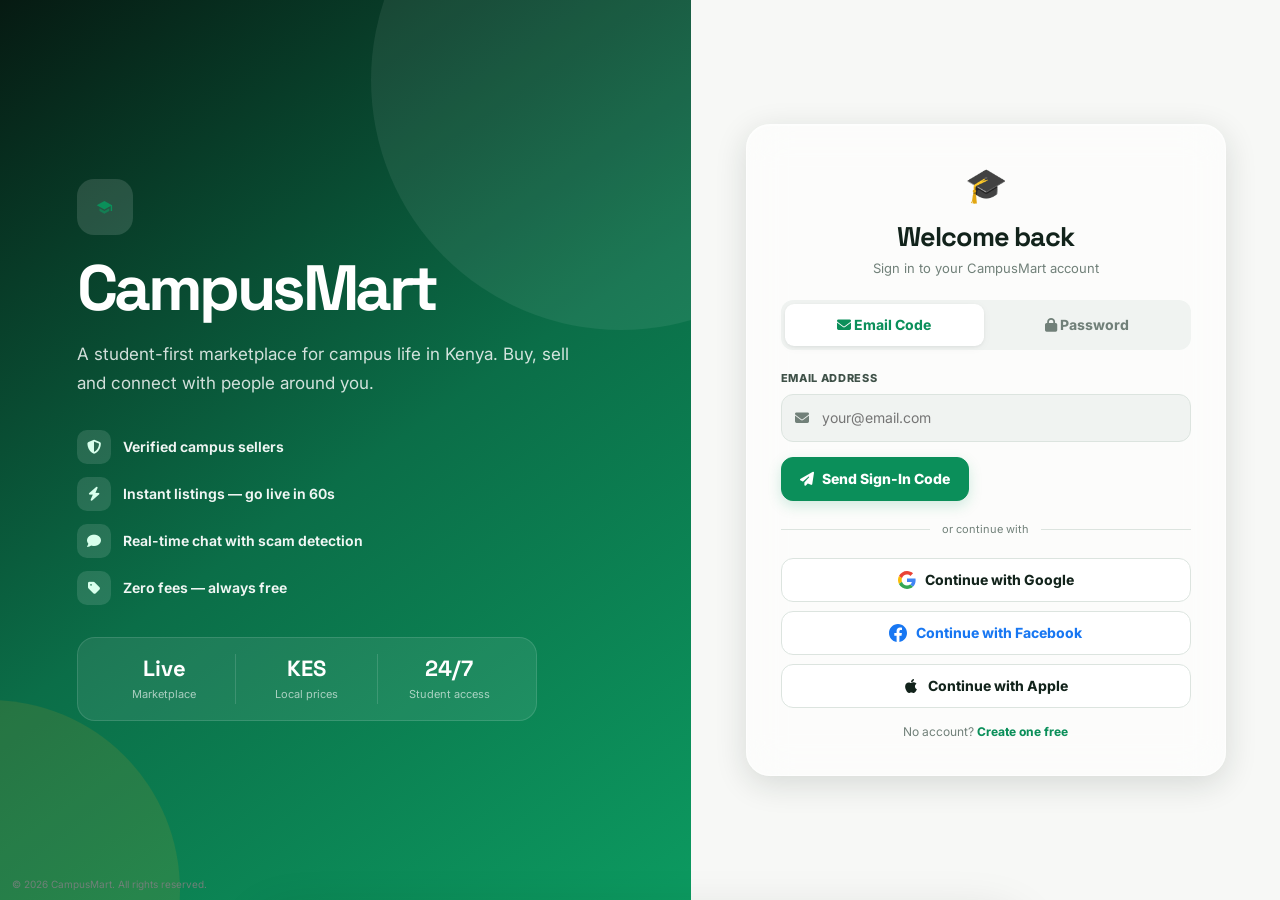
==== CAMPUSMART/index.html @ 434d13e3 "Add files via upload" ====
<!DOCTYPE html>
<html lang="en" data-theme="light">
<head>
  <meta charset="UTF-8"/>
  <meta name="viewport" content="width=device-width,initial-scale=1,viewport-fit=cover"/>
  <meta http-equiv="X-Content-Type-Options" content="nosniff"/>
  <meta http-equiv="X-Frame-Options" content="DENY"/>
  <meta http-equiv="Referrer-Policy" content="strict-origin-when-cross-origin"/>
  <meta name="description" content="CampusMart — The premium campus marketplace. Buy and sell textbooks, electronics, clothes and more with fellow students."/>
  <meta name="theme-color" content="#0b8f5a"/>
  <link rel="manifest" href="manifest.json"/>
  <meta name="apple-mobile-web-app-capable" content="yes"/>
  <meta name="apple-mobile-web-app-status-bar-style" content="black-translucent"/>
  <meta name="apple-mobile-web-app-title" content="CampusMart"/>
  <title>CampusMart — Campus Marketplace</title>
  <link rel="icon" type="image/png" href="icon.png"/>
  <link rel="apple-touch-icon" href="icon.png"/>
  <link rel="preconnect" href="https://fonts.googleapis.com"/>
  <link rel="preconnect" href="https://fonts.gstatic.com" crossorigin/>
  <link href="https://fonts.googleapis.com/css2?family=Inter:wght@300;400;500;600;700;800;900&family=Space+Grotesk:wght@400;500;600;700;800&display=swap" rel="stylesheet"/>
  <link rel="stylesheet" href="https://cdnjs.cloudflare.com/ajax/libs/font-awesome/6.4.2/css/all.min.css"/>
  <script src="https://cdn.socket.io/4.7.2/socket.io.min.js"></script>
  <link rel="stylesheet" href="css/style.css?v=20260812"/>
</head>
<body>

<a href="#main-wrap" class="skip-link">Skip to content</a>

<!-- Fixed glassmorphism gradient background -->
<div class="bg-blobs">
  <div class="blob blob1"></div>
  <div class="blob blob2"></div>
  <div class="blob blob3"></div>
</div>


<!-- ══ LOADER ══ -->
<div id="app-loader">
  <div class="loader-inner">
    <div class="loader-logo">🎓</div>
    <div class="loader-brand">CampusMart</div>
    <div class="loader-bar"><div class="loader-bar-fill"></div></div>
  </div>
</div>

<!-- ══ TOASTS ══ -->
<div id="toast-container" role="status" aria-live="polite" aria-atomic="false"></div>

<!-- ══ ONBOARDING ══ -->
<div class="overlay-backdrop hidden" id="onboarding-overlay">
  <div class="onboarding-card glass-card">
    <div class="onboarding-emoji">🎓</div>
    <h2>Welcome to CampusMart!</h2>
    <p>Your campus marketplace — buy, sell &amp; connect with fellow students safely.</p>
    <div class="onboarding-steps">
      <div class="ob-step"><span class="ob-icon">🛒</span><div><strong>Browse &amp; Buy</strong><span>Find great deals from students near you</span></div></div>
      <div class="ob-step"><span class="ob-icon">💰</span><div><strong>Sell Anything</strong><span>Post a listing in under 60 seconds</span></div></div>
      <div class="ob-step"><span class="ob-icon">🛡️</span><div><strong>Stay Safe</strong><span>Always meet at Campus Safe Zones</span></div></div>
    </div>
    <button class="btn-primary" onclick="dismissOnboarding()">Get Started 🚀</button>
  </div>
</div>

<!-- ══════════════════════════════════
     AUTH PAGE
══════════════════════════════════ -->
<div id="login-page" class="page active">
  <div class="auth-layout">
    <!-- Left panel (desktop only) -->
    <div class="auth-left">
      <div class="auth-left-content">
        <div class="auth-brand-logo"><svg class="brand-svg" viewBox="0 0 24 24" fill="none" xmlns="http://www.w3.org/2000/svg" aria-hidden="true" style="width:1.2em;height:1.2em;vertical-align:middle;color:var(--brand)"><path d="M12 3L1 9l11 6 9-4.91V17h2V9L12 3z" fill="currentColor"/><path d="M5 13.18v4L12 21l7-3.82v-4L12 17l-7-3.82z" fill="currentColor" opacity="0.7"/></svg></div>
        <h1>CampusMart</h1>
        <p>A student-first marketplace for campus life in Kenya. Buy, sell and connect with people around you.</p>
        <div class="auth-features">
          <div class="af-item"><i class="fa fa-shield-alt"></i><span>Verified campus sellers</span></div>
          <div class="af-item"><i class="fa fa-bolt"></i><span>Instant listings — go live in 60s</span></div>
          <div class="af-item"><i class="fa fa-comment"></i><span>Real-time chat with scam detection</span></div>
          <div class="af-item"><i class="fa fa-tag"></i><span>Zero fees — always free</span></div>
        </div>
        <div class="auth-stats">
          <div class="as-item"><strong id="auth-stat-listings">Live</strong><span>Marketplace</span></div>
          <div class="as-divider"></div>
          <div class="as-item"><strong>KES</strong><span>Local prices</span></div>
          <div class="as-divider"></div>
          <div class="as-item"><strong>24/7</strong><span>Student access</span></div>
        </div>
      </div>
    </div>
    <!-- Right panel — forms -->
    <div class="auth-right">
      <div class="auth-card glass-card">
        <!-- Sign In -->
        <div class="auth-panel" id="signin-panel">
          <div class="auth-header">
            <div class="auth-header-logo">🎓</div>
            <h2>Welcome back</h2>
            <p>Sign in to your CampusMart account</p>
          </div>
          <div class="auth-tabs">
            <button class="auth-tab active" id="tab-email-otp" onclick="switchAuthTab('email-otp')"><i class="fa fa-envelope"></i> Email Code</button>
            <button class="auth-tab" id="tab-password" onclick="switchAuthTab('password')"><i class="fa fa-lock"></i> Password</button>
          </div>
          <!-- Email OTP tab -->
          <div id="auth-tab-email-otp">
            <div class="field-group">
              <label>Email Address</label>
              <div class="input-wrap"><i class="fa fa-envelope"></i><input type="email" id="otp-login-email" placeholder="your@email.com" autocomplete="email" onkeydown="if(event.key==='Enter')doSendLoginOTP()"/></div>
            </div>
            <button class="btn-primary" id="send-otp-btn" onclick="doSendLoginOTP()"><i class="fa fa-paper-plane"></i> Send Sign-In Code</button>
            <div id="otp-verify-step" style="display:none">
              <div class="otp-sent-notice"><i class="fa fa-envelope-open-text"></i> Code sent! Check your inbox.</div>
              <div id="otp-name-field" style="display:none">
                <div class="field-group">
                  <label>Full Name</label>
                  <div class="input-wrap"><i class="fa fa-user"></i><input type="text" id="otp-name" placeholder="Your full name"/></div>
                </div>
              </div>
              <div class="field-group">
                <label>6-Digit Code</label>
                <div class="input-wrap otp-wrap"><input type="text" id="otp-code-input" placeholder="000000" maxlength="6" inputmode="numeric" pattern="[0-9]*" autocomplete="one-time-code" oninput="formatOTPInput(this)" onkeydown="if(event.key==='Enter')doVerifyLoginOTP()"/></div>
              </div>
              <label class="checkbox-label" id="otp-newsletter-label">
                <input type="checkbox" id="otp-subscribe" checked/><span>Subscribe to campus deals &amp; updates 📬</span>
              </label>
              <button class="btn-primary" id="verify-otp-btn" onclick="doVerifyLoginOTP()"><i class="fa fa-check-circle"></i> Verify &amp; Sign In</button>
              <p class="auth-link"><span onclick="resetOTPFlow()">← Different email</span> · <span onclick="doSendLoginOTP()">Resend code</span></p>
            </div>
          </div>
          <!-- Password tab -->
          <div id="auth-tab-password" style="display:none">
            <div class="field-group">
              <label>Email</label>
              <div class="input-wrap"><i class="fa fa-envelope"></i><input type="email" id="login-email" placeholder="your@email.com" autocomplete="email"/></div>
            </div>
            <div class="field-group">
              <label>Password</label>
              <div class="input-wrap"><i class="fa fa-lock"></i><input type="password" id="login-pass" placeholder="Your password" onkeydown="if(event.key==='Enter')doLogin()"/><button type="button" class="eye-btn" onclick="togglePass('login-pass',this)" aria-label="Show password"><i class="fa fa-eye"></i></button></div>
            </div>
            <button class="btn-primary" id="login-btn" onclick="doLogin()"><i class="fa fa-sign-in-alt"></i> Sign In</button>
            <p class="auth-link center"><span onclick="switchAuth('forgot')">Forgot password?</span></p>
          </div>
          <div class="divider"><span>or continue with</span></div>
          <button class="btn-google" onclick="doGoogleAuth()">
            <svg width="18" height="18" viewBox="0 0 48 48"><path fill="#EA4335" d="M24 9.5c3.54 0 6.71 1.22 9.21 3.6l6.85-6.85C35.9 2.38 30.47 0 24 0 14.62 0 6.51 5.38 2.56 13.22l7.98 6.19C12.43 13.72 17.74 9.5 24 9.5z"/><path fill="#4285F4" d="M46.98 24.55c0-1.57-.15-3.09-.38-4.55H24v9.02h12.94c-.58 2.96-2.26 5.48-4.78 7.18l7.73 6c4.51-4.18 7.09-10.36 7.09-17.65z"/><path fill="#FBBC05" d="M10.53 28.59c-.48-1.45-.76-2.99-.76-4.59s.27-3.14.76-4.59l-7.98-6.19C.92 16.46 0 20.12 0 24c0 3.88.92 7.54 2.56 10.78l7.97-6.19z"/><path fill="#34A853" d="M24 48c6.48 0 11.93-2.13 15.89-5.81l-7.73-6c-2.18 1.48-4.97 2.31-8.16 2.31-6.26 0-11.57-4.22-13.47-9.91l-7.98 6.19C6.51 42.62 14.62 48 24 48z"/></svg>
            Continue with Google
          </button>
          <button class="btn-social btn-facebook" onclick="doFacebookAuth()">
            <svg width="18" height="18" viewBox="0 0 24 24"><path fill="#1877F2" d="M24 12.07C24 5.4 18.63 0 12 0S0 5.4 0 12.07C0 18.1 4.39 23.1 10.13 24v-8.44H7.08v-3.49h3.05V9.41c0-3.02 1.79-4.69 4.53-4.69 1.31 0 2.68.24 2.68.24v2.95h-1.5c-1.5 0-1.96.93-1.96 1.89v2.27h3.32l-.53 3.49h-2.79V24C19.61 23.1 24 18.1 24 12.07z"/></svg>
            Continue with Facebook
          </button>
          <button class="btn-social btn-apple" onclick="doAppleAuth()">
            <svg width="16" height="16" viewBox="0 0 384 512" fill="currentColor"><path d="M318.7 268.7c-.2-36.7 16.4-64.4 50-84.8-18.8-26.9-47.2-41.7-84.7-44.6-35.5-2.8-74.3 20.7-88.5 20.7-15 0-49.4-19.7-76.4-19.7C63.3 141.2 4 184.8 4 273.5q0 39.3 14.4 81.2c12.8 36.7 59 126.7 107.2 125.2 25.2-.6 43-17.9 75.8-17.9 31.8 0 48.3 17.9 76.4 17.9 48.6-.7 90.4-82.5 102.6-119.3-65.2-30.7-61.7-90-61.7-91.9zm-56.6-164.2c27.3-32.4 24.8-61.9 24-72.5-24.1 1.4-52 16.4-67.9 35-17.5 19.8-27.8 44.3-25.6 71.9 26-2 49.9-15.2 69.5-34.4z"/></svg>
            Continue with Apple
          </button>
          <p class="auth-link center">No account? <span onclick="switchAuth('signup')">Create one free</span></p>
        </div>

        <!-- Sign Up -->
        <div class="auth-panel hidden" id="signup-panel">
          <div class="auth-header">
            <div class="auth-header-logo">🚀</div>
            <h2>Join CampusMart</h2>
            <p>Create your free account in seconds</p>
          </div>
          <div class="field-group">
            <label>Full Name</label>
            <div class="input-wrap"><i class="fa fa-user"></i><input type="text" id="reg-name" placeholder="Your full name"/></div>
          </div>
          <div class="field-group">
            <label>Email</label>
            <div class="input-wrap"><i class="fa fa-envelope"></i><input type="email" id="reg-email" placeholder="your@email.com" autocomplete="email"/></div>
          </div>
          <div class="field-group">
            <label>WhatsApp Number</label>
            <div class="input-wrap"><i class="fa fa-phone"></i><input type="tel" id="reg-phone" placeholder="+254 7xx xxx xxx" inputmode="tel" autocomplete="tel"/></div>
          </div>
          <div class="field-group">
            <label>Password</label>
            <div class="input-wrap"><i class="fa fa-lock"></i><input type="password" id="reg-pass" placeholder="Min 8 chars, 1 uppercase, 1 number" oninput="updatePasswordStrength(this.value)"/><button type="button" class="eye-btn" onclick="togglePass('reg-pass',this)" aria-label="Show password"><i class="fa fa-eye"></i></button></div>
            <div class="pw-strength-bar"><div class="pw-strength-fill" id="pw-strength-fill"></div></div>
            <div class="pw-strength-label" id="pw-strength-label"></div>
          </div>
          <button class="btn-primary" id="register-btn" onclick="doRegister()"><i class="fa fa-user-plus"></i> Create Account</button>
          <div class="divider"><span>or</span></div>
          <button class="btn-google" onclick="doGoogleAuth()">
            <svg width="18" height="18" viewBox="0 0 48 48"><path fill="#EA4335" d="M24 9.5c3.54 0 6.71 1.22 9.21 3.6l6.85-6.85C35.9 2.38 30.47 0 24 0 14.62 0 6.51 5.38 2.56 13.22l7.98 6.19C12.43 13.72 17.74 9.5 24 9.5z"/><path fill="#4285F4" d="M46.98 24.55c0-1.57-.15-3.09-.38-4.55H24v9.02h12.94c-.58 2.96-2.26 5.48-4.78 7.18l7.73 6c4.51-4.18 7.09-10.36 7.09-17.65z"/><path fill="#FBBC05" d="M10.53 28.59c-.48-1.45-.76-2.99-.76-4.59s.27-3.14.76-4.59l-7.98-6.19C.92 16.46 0 20.12 0 24c0 3.88.92 7.54 2.56 10.78l7.97-6.19z"/><path fill="#34A853" d="M24 48c6.48 0 11.93-2.13 15.89-5.81l-7.73-6c-2.18 1.48-4.97 2.31-8.16 2.31-6.26 0-11.57-4.22-13.47-9.91l-7.98 6.19C6.51 42.62 14.62 48 24 48z"/></svg>
            Sign up with Google
          </button>
          <button class="btn-social btn-facebook" onclick="doFacebookAuth()">
            <svg width="18" height="18" viewBox="0 0 24 24"><path fill="#1877F2" d="M24 12.07C24 5.4 18.63 0 12 0S0 5.4 0 12.07C0 18.1 4.39 23.1 10.13 24v-8.44H7.08v-3.49h3.05V9.41c0-3.02 1.79-4.69 4.53-4.69 1.31 0 2.68.24 2.68.24v2.95h-1.5c-1.5 0-1.96.93-1.96 1.89v2.27h3.32l-.53 3.49h-2.79V24C19.61 23.1 24 18.1 24 12.07z"/></svg>
            Sign up with Facebook
          </button>
          <button class="btn-social btn-apple" onclick="doAppleAuth()">
            <svg width="16" height="16" viewBox="0 0 384 512" fill="currentColor"><path d="M318.7 268.7c-.2-36.7 16.4-64.4 50-84.8-18.8-26.9-47.2-41.7-84.7-44.6-35.5-2.8-74.3 20.7-88.5 20.7-15 0-49.4-19.7-76.4-19.7C63.3 141.2 4 184.8 4 273.5q0 39.3 14.4 81.2c12.8 36.7 59 126.7 107.2 125.2 25.2-.6 43-17.9 75.8-17.9 31.8 0 48.3 17.9 76.4 17.9 48.6-.7 90.4-82.5 102.6-119.3-65.2-30.7-61.7-90-61.7-91.9zm-56.6-164.2c27.3-32.4 24.8-61.9 24-72.5-24.1 1.4-52 16.4-67.9 35-17.5 19.8-27.8 44.3-25.6 71.9 26-2 49.9-15.2 69.5-34.4z"/></svg>
            Sign up with Apple
          </button>
          <p class="auth-link center">Already have an account? <span onclick="switchAuth('signin')">Sign in</span></p>
        </div>

        <!-- Forgot Password -->
        <div class="auth-panel hidden" id="forgot-panel">
          <div class="auth-header">
            <div class="auth-header-logo">🔑</div>
            <h2>Reset Password</h2>
            <p>Enter your email — we'll send you a reset link</p>
          </div>
          <div class="field-group">
            <label>Email Address</label>
            <div class="input-wrap"><i class="fa fa-envelope"></i><input type="email" id="forgot-email" placeholder="your@email.com" onkeydown="if(event.key==='Enter')doForgotPassword()"/></div>
          </div>
          <button class="btn-primary" id="forgot-btn" onclick="doForgotPassword()"><i class="fa fa-paper-plane"></i> Send Reset Link</button>
          <p class="auth-link center"><span onclick="switchAuth('signin')">← Back to Sign In</span></p>
        </div>
      </div>
    </div>
  </div>
</div>

<!-- ══════════════════════════════════
     MARKET PAGE
══════════════════════════════════ -->
<div id="market-page" class="page">

  <!-- ── TOP NAV ── -->
  <nav class="topnav" id="topnav">
    <div class="nav-inner">
      <div class="nav-left">
        <button class="nav-hamburger" onclick="toggleSidebar()" aria-label="Menu"><i class="fa fa-bars"></i></button>
        <div class="nav-brand" onclick="goHome()">
          <svg class="nb-logo" viewBox="0 0 24 24" fill="none" xmlns="http://www.w3.org/2000/svg" aria-hidden="true">
            <path d="M12 3L1 9l11 6 9-4.91V17h2V9L12 3z" fill="currentColor"/>
            <path d="M5 13.18v4L12 21l7-3.82v-4L12 17l-7-3.82z" fill="currentColor" opacity="0.7"/>
          </svg>
          <span class="nb-text">CampusMart</span>
        </div>
      </div>
      <div class="nav-pills">
        <a class="nav-pill active" id="pill-home" onclick="goHome()"><i class="fa fa-house"></i> Home</a>
        <a class="nav-pill" id="pill-housing" onclick="navPillGo('housing','pill-housing')"><i class="fa fa-bed"></i> Housing</a>
        <a class="nav-pill" id="pill-jobs" onclick="navPillGo('jobs','pill-jobs')"><i class="fa fa-briefcase"></i> Jobs</a>
        <a class="nav-pill" id="pill-lostfound" onclick="navPillGo('lostfound','pill-lostfound')"><i class="fa fa-magnifying-glass"></i> Lost&amp;Found</a>
        <a class="nav-pill" id="pill-stores" onclick="navPillGo('stores','pill-stores')"><i class="fa fa-store"></i> Stores</a>
      </div>
      <div class="nav-search" id="search-wrap">
        <i class="fa fa-search"></i>
        <input type="text" id="search-input" placeholder='Search products, housing, jobs or gigs…' oninput="searchListings()" onkeydown="onSearchKeydown(event)" autocomplete="off"/>
        <button class="search-ai-btn" id="search-ai-toggle" onclick="toggleSmartSearch()" title="AI Smart Search" aria-label="AI smart search"><i class="fa fa-wand-magic-sparkles"></i></button>
        <button class="search-clear" id="search-clear" onclick="clearSearch()" style="display:none" aria-label="Clear search"><i class="fa fa-times"></i></button>
        <div class="search-suggestions" id="search-suggestions" style="display:none"></div>
      </div>
      <div class="nav-actions">
        <button class="btn-sell-nav" onclick="openModal()"><i class="fa fa-plus"></i><span>Sell</span></button>
        <button class="nav-icon-btn" onclick="showPageAnimated('notifications')" title="Notifications"><i class="fa fa-bell"></i><span class="nav-badge" id="topbar-notif-count" style="display:none"></span></button>
        <button class="nav-icon-btn" onclick="showPageAnimated('messages')" title="Messages"><i class="fa fa-comment-dots"></i><span class="nav-badge" id="topbar-msg-count" style="display:none"></span></button>
        <div class="nav-avatar" id="user-avatar" onclick="showPageAnimated('profile')" title="Profile">S</div>
        <button class="nav-icon-btn theme-toggle-btn" onclick="toggleTheme()" title="Toggle theme" id="theme-toggle-btn" aria-label="Toggle dark mode">
          <svg class="theme-icon" viewBox="0 0 24 24" width="18" height="18" fill="none" stroke="currentColor" stroke-width="2" stroke-linecap="round" stroke-linejoin="round">
            <g class="ti-sun">
              <circle cx="12" cy="12" r="4.6"/>
              <line x1="12" y1="1.5" x2="12" y2="3.5"/><line x1="12" y1="20.5" x2="12" y2="22.5"/>
              <line x1="4.2" y1="4.2" x2="5.6" y2="5.6"/><line x1="18.4" y1="18.4" x2="19.8" y2="19.8"/>
              <line x1="1.5" y1="12" x2="3.5" y2="12"/><line x1="20.5" y1="12" x2="22.5" y2="12"/>
              <line x1="4.2" y1="19.8" x2="5.6" y2="18.4"/><line x1="18.4" y1="5.6" x2="19.8" y2="4.2"/>
            </g>
            <path class="ti-moon" d="M20.5 14.2A8.5 8.5 0 1 1 9.8 3.5a6.8 6.8 0 0 0 10.7 10.7z"/>
          </svg>
        </button>
      </div>
    </div>
  </nav>

  <!-- ── MOBILE SEARCH ROW (shown only on phones) ── -->
  <div class="mobile-search-row">
    <i class="fa fa-search"></i>
    <input type="text" placeholder='Search listings, housing, jobs…' oninput="searchListings()" onkeydown="onSearchKeydown(event)" autocomplete="off" id="mobile-search-input"/>
    <button class="search-ai-btn" onclick="toggleSmartSearch()" title="AI Search" style="background:none;border:none;color:var(--muted);font-size:13px;padding:0" aria-label="AI smart search"><i class="fa fa-wand-magic-sparkles"></i></button>
  </div>

  <!-- ── SIDEBAR OVERLAY ── -->
  <div class="sidebar-overlay" id="sidebar-overlay" onclick="closeSidebar()"></div>

  <!-- ── MARKET INNER (sidebar + main side by side on desktop) ── -->
  <div class="market-inner">

  <!-- ── SIDEBAR ── -->
  <aside class="sidebar" id="sidebar">
    <div class="sidebar-top">
      <div class="sidebar-brand" onclick="goHome();closeSidebar()"><svg class="brand-svg" viewBox="0 0 24 24" fill="none" xmlns="http://www.w3.org/2000/svg" aria-hidden="true" style="width:1.2em;height:1.2em;vertical-align:middle;color:var(--brand)"><path d="M12 3L1 9l11 6 9-4.91V17h2V9L12 3z" fill="currentColor"/><path d="M5 13.18v4L12 21l7-3.82v-4L12 17l-7-3.82z" fill="currentColor" opacity="0.7"/></svg> CampusMart</div>
      <button class="sidebar-close" onclick="closeSidebar()" aria-label="Close menu"><i class="fa fa-times"></i></button>
    </div>
    <div class="sidebar-user" id="sidebar-user">
      <div class="su-avatar" id="sidebar-avatar">S</div>
      <div class="su-info"><div class="su-name" id="sidebar-name">Student</div><div class="su-email" id="sidebar-email"></div></div>
    </div>
    <div class="sidebar-section-label">Browse</div>
    <nav class="sidebar-nav">
      <a class="snav-item active" id="snav-all"            onclick="filterCategory('all');closeSidebar()"><i class="fa fa-th-large"></i><span>All Listings</span></a>
      <div class="snav-section-label">🎓 Academics</div>
      <a class="snav-item" id="snav-books"               onclick="filterCategory('books');closeSidebar()"><i class="fa fa-book"></i><span>Textbooks &amp; Notes</span></a>
      <a class="snav-item" id="snav-instruments"         onclick="filterCategory('instruments');closeSidebar()"><i class="fa fa-compass-drafting"></i><span>Lab &amp; Instruments</span></a>
      <div class="snav-section-label">💻 Electronics</div>
      <a class="snav-item" id="snav-electronics"         onclick="filterCategory('electronics');closeSidebar()"><i class="fa fa-laptop"></i><span>Laptops &amp; Computers</span></a>
      <a class="snav-item" id="snav-phones"              onclick="filterCategory('phones');closeSidebar()"><i class="fa fa-mobile-alt"></i><span>Phones &amp; Tablets</span></a>
      <a class="snav-item" id="snav-accessories"         onclick="filterCategory('accessories');closeSidebar()"><i class="fa fa-plug"></i><span>Accessories</span></a>
      <a class="snav-item" id="snav-gaming"              onclick="filterCategory('gaming');closeSidebar()"><i class="fa fa-gamepad"></i><span>Gaming</span></a>
      <div class="snav-section-label">👕 Fashion</div>
      <a class="snav-item" id="snav-clothes"             onclick="filterCategory('clothes');closeSidebar()"><i class="fa fa-tshirt"></i><span>Clothing &amp; Shoes</span></a>
      <a class="snav-item" id="snav-beauty"              onclick="filterCategory('beauty');closeSidebar()"><i class="fa fa-spa"></i><span>Beauty &amp; Care</span></a>
      <div class="snav-section-label">🏠 Essentials</div>
      <a class="snav-item" id="snav-hostel"              onclick="filterCategory('hostel');closeSidebar()"><i class="fa fa-bed"></i><span>Hostel &amp; Room</span></a>
      <a class="snav-item" id="snav-kitchen"             onclick="filterCategory('kitchen');closeSidebar()"><i class="fa fa-utensils"></i><span>Kitchen &amp; Cooking</span></a>
      <div class="snav-section-label">🎨 Lifestyle</div>
      <a class="snav-item" id="snav-sports"              onclick="filterCategory('sports');closeSidebar()"><i class="fa fa-futbol"></i><span>Sports &amp; Fitness</span></a>
      <a class="snav-item" id="snav-creative"            onclick="filterCategory('creative');closeSidebar()"><i class="fa fa-camera"></i><span>Creative &amp; Media</span></a>
      <a class="snav-item" id="snav-food"                onclick="filterCategory('food');closeSidebar()"><i class="fa fa-hamburger"></i><span>Food &amp; Snacks</span></a>
      <a class="snav-item" id="snav-pets"                onclick="filterCategory('pets');closeSidebar()"><i class="fa fa-paw"></i><span>Pets</span></a>
      <div class="snav-section-label">💼 Services &amp; Digital</div>
      <a class="snav-item" id="snav-services"            onclick="filterCategory('services');closeSidebar()"><i class="fa fa-tools"></i><span>Services</span></a>
      <a class="snav-item" id="snav-digital"             onclick="filterCategory('digital');closeSidebar()"><i class="fa fa-download"></i><span>Digital Products</span></a>
      <div class="snav-section-label">🔄 More</div>
      <a class="snav-item" id="snav-transport"           onclick="filterCategory('transport');closeSidebar()"><i class="fa fa-bicycle"></i><span>Transport</span></a>
      <a class="snav-item" id="snav-rentals"             onclick="filterCategory('rentals');closeSidebar()"><i class="fa fa-rotate-left"></i><span>Rentals</span></a>
      <a class="snav-item" id="snav-events"              onclick="filterCategory('events');closeSidebar()"><i class="fa fa-ticket"></i><span>Events &amp; Tickets</span></a>
      <a class="snav-item" id="snav-free"                onclick="filterCategory('free');closeSidebar()"><i class="fa fa-gift"></i><span>Free Stuff</span></a>
      <a class="snav-item" id="snav-other"               onclick="filterCategory('other');closeSidebar()"><i class="fa fa-box"></i><span>Miscellaneous</span></a>
    </nav>
    <div class="sidebar-section-label">MMUST Hub</div>
    <nav class="sidebar-nav">
      <a class="snav-item" id="snav-housing"  onclick="showPageAnimated('housing');closeSidebar()"><i class="fa fa-house"></i><span>Housing</span></a>
      <a class="snav-item" id="snav-jobs"     onclick="showPageAnimated('jobs');closeSidebar()"><i class="fa fa-briefcase"></i><span>Jobs &amp; Gigs</span></a>
      <a class="snav-item" id="snav-lostfound" onclick="showPageAnimated('lostfound');closeSidebar()"><i class="fa fa-magnifying-glass"></i><span>Lost &amp; Found</span></a>
    </nav>
    <div class="sidebar-section-label">Quick Links</div>
    <nav class="sidebar-nav">
      <a class="snav-item" onclick="showPageAnimated('offers');closeSidebar()"><i class="fa fa-fire"></i><span>Hot Offers</span><span class="snav-badge hot">🔥</span></a>
      <a class="snav-item" onclick="showPageAnimated('stores');closeSidebar()"><i class="fa fa-store"></i><span>Stores</span></a>
      <a class="snav-item" onclick="showPageAnimated('watchlist');closeSidebar()"><i class="fa fa-heart"></i><span>Watchlist</span><span class="snav-badge" id="snav-watch-count"></span></a>
      <a class="snav-item" onclick="showPageAnimated('recent');closeSidebar()"><i class="fa fa-clock"></i><span>Recently Viewed</span></a>
      <a class="snav-item" onclick="showPageAnimated('saved-searches');closeSidebar()"><i class="fa fa-bell"></i><span>Saved Searches</span></a>
      <a class="snav-item" onclick="showPageAnimated('leaderboard');closeSidebar()"><i class="fa fa-trophy"></i><span>Top Sellers</span></a>
    </nav>
    <div class="sidebar-section-label">Selling</div>
    <nav class="sidebar-nav">
      <a class="snav-item" onclick="showPageAnimated('dashboard');closeSidebar()"><i class="fa fa-chart-line"></i><span>Seller Dashboard</span></a>
      <a class="snav-item" onclick="showPageAnimated('drafts');closeSidebar()"><i class="fa fa-pen-to-square"></i><span>Drafts</span></a>
      <a class="snav-item" onclick="showPageAnimated('referral');closeSidebar()"><i class="fa fa-gift"></i><span>Refer &amp; Earn</span></a>
      <a class="snav-item" onclick="showPageAnimated('schedules');closeSidebar()"><i class="fa fa-calendar-check"></i><span>My Meetups</span></a>
    </nav>
    <div class="sidebar-section-label">Account</div>
    <nav class="sidebar-nav">
      <a class="snav-item" onclick="showPageAnimated('profile');closeSidebar()"><i class="fa fa-user-circle"></i><span>Profile</span></a>
      <a class="snav-item" onclick="showPageAnimated('messages');closeSidebar()"><i class="fa fa-comment-dots"></i><span>Messages</span><span class="snav-badge" id="snav-msg-count"></span></a>
      <a class="snav-item" onclick="showPageAnimated('notifications');closeSidebar()"><i class="fa fa-bell"></i><span>Notifications</span><span class="snav-badge" id="snav-notif-count"></span></a>
      <a class="snav-item" onclick="showPageAnimated('help');closeSidebar()"><i class="fa fa-question-circle"></i><span>Help &amp; Contact</span></a>
      <a class="snav-item" onclick="showPageAnimated('about');closeSidebar()"><i class="fa fa-info-circle"></i><span>About Us</span></a>
      <a class="snav-item" onclick="showLegal('terms');closeSidebar()"><i class="fa fa-file-contract"></i><span>Legal</span></a>
      <a class="snav-item" onclick="showPageAnimated('settings');closeSidebar()"><i class="fa fa-cog"></i><span>Settings</span></a>
      <a class="snav-item logout" onclick="doLogout()"><i class="fa fa-sign-out-alt"></i><span>Logout</span></a>
    </nav>
  </aside>

  <!-- ── MAIN CONTENT ── -->
  <main class="main-wrap" id="main-wrap">

    <!-- Pull to refresh -->
    <div class="pull-refresh-indicator" id="pull-refresh-indicator"><div class="pull-spinner"></div> Refreshing…</div>
    <!-- Live feed pill -->
    <div class="live-feed-pill" id="live-feed-pill" onclick="refreshAndDismissLivePill()"><div class="live-dot"></div><span id="live-feed-text">New listings added</span><i class="fa fa-arrow-up"></i></div>

    <!-- ═══ VIEW: LISTINGS (Home) ═══ -->
    <div id="view-listings">

      <!-- Hero -->
      <section class="hero-section">
        <div class="hero-content">
          <div class="hero-badge"><i class="fa fa-location-dot"></i> Built for campus life in Kenya</div>
          <h1 class="hero-title">Buy smarter.<br/><span class="hero-gradient">Sell on campus.</span></h1>
          <p class="hero-sub">Find everyday essentials, student deals, housing, gigs and more — all in one campus marketplace.</p>
          <div class="hero-cta">
            <button class="btn-hero-primary" onclick="focusBestSearch()"><i class="fa fa-search"></i> Search Listings</button>
            <button class="btn-hero-secondary" onclick="openModal()"><i class="fa fa-plus"></i> Start Selling</button>
          </div>
          <div class="hero-stats">
            <div class="hs-item"><span class="hs-num" id="stat-count">0</span><span class="hs-label">Live listings</span></div>
            <div class="hs-divider"></div>
            <div class="hs-item"><span class="hs-num" id="stat-sellers">0</span><span class="hs-label">Student sellers</span></div>
            <div class="hs-divider"></div>
            <div class="hs-item"><span class="hs-num">KES</span><span class="hs-label">Local prices</span></div>
          </div>
        </div>
        <div class="hero-visual">
          <div class="hero-float-cards">
            <div class="hfc hfc-1" style="background-image:url('https://images.unsplash.com/photo-1524995997946-a1c2e315a42f?w=200&h=200&fit=crop')"><span class="hfc-label">📚 Books</span></div>
            <div class="hfc hfc-2" style="background-image:url('https://images.unsplash.com/photo-1496181133206-80ce9b88a853?w=200&h=200&fit=crop')"><span class="hfc-label">💻 Electronics</span></div>
            <div class="hfc hfc-3" style="background-image:url('https://images.unsplash.com/photo-1489987707025-afc232f7ea0f?w=200&h=200&fit=crop')"><span class="hfc-label">👕 Fashion</span></div>
            <div class="hfc hfc-4" style="background-image:url('https://images.unsplash.com/photo-1551782450-a2132b4ba21d?w=200&h=200&fit=crop')"><span class="hfc-label">🍔 Food</span></div>
          </div>
        </div>
      </section>

      <!-- Animated ticker -->
      <div class="ticker-wrap">
        <div class="ticker-inner">
          <span class="ticker-content">🇰🇪 Campus deals &nbsp;•&nbsp; 📚 Textbooks &nbsp;•&nbsp; 💻 Laptops &nbsp;•&nbsp; 📱 Phones &nbsp;•&nbsp; 👕 Fashion &nbsp;•&nbsp; 🍔 Food &nbsp;•&nbsp; 🎮 Gaming &nbsp;•&nbsp; 🛏 Hostel Essentials &nbsp;•&nbsp; 🏋 Sports &nbsp;•&nbsp; 🎨 Creative &nbsp;•&nbsp; 💼 Services &nbsp;•&nbsp; 🔬 Instruments &nbsp;•&nbsp; 🐶 Pets &nbsp;•&nbsp; 🚲 Transport &nbsp;•&nbsp; 🎟 Events &nbsp;•&nbsp; ❤️ Free Stuff &nbsp;•&nbsp; 💄 Beauty &nbsp;•&nbsp; 🍽 Kitchen &nbsp;•&nbsp; 🔄 Rentals &nbsp;•&nbsp; 📚 Textbooks &nbsp;•&nbsp; 💻 Laptops &nbsp;•&nbsp; 📱 Phones &nbsp;•&nbsp; 🎮 Gaming &nbsp;•&nbsp; 👕 Fashion &nbsp;•&nbsp; 🍔 Food</span>
        </div>
      </div>

      <!-- Stories -->
      <section class="stories-section">
        <div class="stories-row" id="stories-row">
          <div class="story-item" onclick="openAddStory()">
            <div class="story-add"><i class="fa fa-plus"></i></div>
            <div class="story-name">Your Story</div>
          </div>
        </div>
      </section>

      <!-- Category pills -->
      <section class="cats-section">
        <div class="cats-row" id="cats-row">
          <button class="cat-pill active" data-cat="all"          onclick="filterCategory('all')"><span>🏠</span> All</button>
          <button class="cat-pill" data-cat="books"          onclick="filterCategory('books')"><span>📚</span> Academics</button>
          <button class="cat-pill" data-cat="electronics"    onclick="filterCategory('electronics')"><span>💻</span> Electronics</button>
          <button class="cat-pill" data-cat="phones"         onclick="filterCategory('phones')"><span>📱</span> Phones</button>
          <button class="cat-pill" data-cat="accessories"    onclick="filterCategory('accessories')"><span>🔌</span> Accessories</button>
          <button class="cat-pill" data-cat="clothes"        onclick="filterCategory('clothes')"><span>👕</span> Fashion</button>
          <button class="cat-pill" data-cat="beauty"         onclick="filterCategory('beauty')"><span>💄</span> Beauty</button>
          <button class="cat-pill" data-cat="hostel"         onclick="filterCategory('hostel')"><span>🏠</span> Hostel</button>
          <button class="cat-pill" data-cat="kitchen"        onclick="filterCategory('kitchen')"><span>🍽</span> Kitchen</button>
          <button class="cat-pill" data-cat="food"           onclick="filterCategory('food')"><span>🍔</span> Food</button>
          <button class="cat-pill" data-cat="gaming"         onclick="filterCategory('gaming')"><span>🎮</span> Gaming</button>
          <button class="cat-pill" data-cat="sports"         onclick="filterCategory('sports')"><span>🏋</span> Sports</button>
          <button class="cat-pill" data-cat="creative"       onclick="filterCategory('creative')"><span>🎨</span> Creative</button>
          <button class="cat-pill" data-cat="services"       onclick="filterCategory('services')"><span>💼</span> Services</button>
          <button class="cat-pill" data-cat="digital"        onclick="filterCategory('digital')"><span>💻</span> Digital</button>
          <button class="cat-pill" data-cat="transport"      onclick="filterCategory('transport')"><span>🚲</span> Transport</button>
          <button class="cat-pill" data-cat="rentals"        onclick="filterCategory('rentals')"><span>🔄</span> Rentals</button>
          <button class="cat-pill" data-cat="events"         onclick="filterCategory('events')"><span>🎟</span> Events</button>
          <button class="cat-pill" data-cat="free"           onclick="filterCategory('free')"><span>❤️</span> Free</button>
          <button class="cat-pill" data-cat="pets"           onclick="filterCategory('pets')"><span>🐶</span> Pets</button>
          <button class="cat-pill" data-cat="instruments"    onclick="filterCategory('instruments')"><span>🔬</span> Instruments</button>
          <button class="cat-pill" data-cat="other"          onclick="filterCategory('other')"><span>📦</span> Other</button>
        </div>
      </section>

      <!-- Campus filter -->
      <div class="campus-filter-bar" id="campus-filter-bar" style="display:none">
        <button class="campus-chip active" data-campus="all" onclick="filterByCampus('all',this)">📍 All Campuses</button>
      </div>

      <!-- AI Picks -->
      <section class="ai-section" id="ai-picks-section" style="display:none">
        <div class="section-header">
          <div class="sh-left"><h2>✨ AI Picks</h2><span class="sh-badge">Smart</span></div>
          <button class="sh-action" onclick="refreshAiPicks()">Refresh <i class="fa fa-sync-alt"></i></button>
        </div>
        <div class="ai-carousel" id="ai-carousel"></div>
      </section>

      <!-- Promo strip -->
      <section class="campus-value-strip"><div class="cvs-item"><span class="cvs-icon"><i class="fa fa-location-dot"></i></span><div><strong>Campus-first</strong><span>Find deals around student life</span></div></div><div class="cvs-item"><span class="cvs-icon"><i class="fa fa-money-bill-wave"></i></span><div><strong>Prices in KES</strong><span>Shop with familiar local pricing</span></div></div><div class="cvs-item"><span class="cvs-icon"><i class="fa fa-shield-heart"></i></span><div><strong>Meet safely</strong><span>Use sensible public meetup spots</span></div></div></section>

      <div class="promo-strip" onclick="showPageAnimated('offers')">
        <div class="ps-left"><i class="fa fa-fire"></i><strong>Hot Offers</strong><span>Tap to see all deals</span></div>
        <i class="fa fa-chevron-right"></i>
      </div>

      <!-- Listings header -->
      <div class="listings-header">
        <div class="lh-left">
          <h2 id="section-label">All Listings</h2>
          <span class="lh-count" id="listing-count-label"></span>
        </div>
        <div class="lh-right">
          <button class="lh-btn" id="grid-toggle" onclick="toggleGridView()" title="Toggle view" aria-label="Toggle grid view"><i class="fa fa-th-large"></i></button>
          <select class="lh-select" onchange="sortListings(this.value)">
            <option value="newest">Newest</option>
            <option value="price-low">Price ↑</option>
            <option value="price-high">Price ↓</option>
          </select>
        </div>
      </div>

      <!-- Grid -->
      <div class="listings-grid" id="listings-grid"></div>
      <div class="load-more-wrap" id="load-more-wrap" style="display:none">
        <button class="btn-load-more" id="load-more-btn" onclick="loadMore()">Load More <i class="fa fa-chevron-down"></i></button>
      </div>
      <div class="empty-state" id="empty-state" style="display:none">
        <div class="es-icon">📭</div>
        <h3>No listings found</h3>
        <p>Be the first to post in this category!</p>
        <button class="btn-primary" onclick="openModal()"><i class="fa fa-plus"></i> Post a Listing</button>
      </div>
    </div>

    <!-- ═══ VIEW: OFFERS ═══ -->
    <div id="view-offers" style="display:none">
      <div class="view-header"><button class="btn-back" onclick="showPageAnimated('listings')"><i class="fa fa-arrow-left"></i> Back</button><h2>🔥 Hot Offers</h2></div>
      <div class="listings-grid" id="offers-grid"></div>
      <div class="empty-state" id="offers-empty" style="display:none"><div class="es-icon">🏷️</div><h3>No offers yet</h3><p>Sellers can mark listings as promotions.</p></div>
    </div>

    <!-- ═══ VIEW: STORES ═══ -->
    <div id="view-stores" style="display:none">
      <div class="view-header">
        <button class="btn-back" onclick="showPageAnimated('listings')" aria-label="Back to listings"><i class="fa fa-arrow-left"></i></button>
        <h2>🏪 Campus Stores</h2>
        <button class="btn-primary sm" onclick="openModal()" style="margin-left:auto"><i class="fa fa-plus"></i> Sell</button>
      </div>

      <!-- Store list -->
      <div class="page-body" id="store-list-section">
        <div class="settings-card" style="padding:16px 18px;display:flex;gap:12px;align-items:center;background:linear-gradient(135deg,var(--brand-dark),var(--brand));color:#fff;border:none">
          <span style="font-size:28px">🏪</span>
          <div>
            <strong style="font-size:15px;display:block">Campus Stores</strong>
            <p style="font-size:12px;opacity:.85;margin:2px 0 0">Browse shops from fellow students. Anyone can sell — no store required.</p>
          </div>
        </div>
        <div class="store-grid" id="store-grid"></div>
        <div class="empty-state" id="stores-empty" style="display:none">
          <div class="es-icon">🏪</div>
          <h3>No stores yet</h3>
          <p>Be the first to set up your campus store!</p>
          <button class="btn-primary" onclick="showPageAnimated('profile')">Set Up My Store</button>
        </div>
      </div>

      <!-- Store detail view -->
      <div id="store-detail" style="display:none">
        <div class="store-banner-wrap">
          <div class="store-banner-img" id="store-banner-img"></div>
          <div class="store-detail-header">
            <div class="sdh-avatar" id="store-detail-avatar">S</div>
            <div class="sdh-info">
              <div class="sdh-name" id="store-detail-name"></div>
              <div class="sdh-meta" id="store-detail-meta"></div>
              <div class="sdh-bio" id="store-detail-bio"></div>
              <div class="sdh-location" id="store-detail-location" style="display:none"></div>
            </div>
            <button class="btn-follow" id="store-follow-btn" onclick="toggleFollowStore()">+ Follow</button>
          </div>
        </div>
        <div class="store-stats-bar" id="store-stats-bar"></div>
        <div class="listings-grid" id="store-listings-grid" style="padding:0 12px 80px"></div>
        <div class="empty-state" id="store-listings-empty" style="display:none">
          <div class="es-icon">📦</div><p>This seller has no active listings right now.</p>
        </div>
      </div>
    </div>

    <!-- ═══ VIEW: RECENTLY VIEWED ═══ -->
    <div id="view-recent" style="display:none">
      <div class="view-header"><button class="btn-back" onclick="showPageAnimated('listings')"><i class="fa fa-arrow-left"></i> Back</button><h2>🕐 Recently Viewed</h2></div>
      <div class="listings-grid" id="recent-grid"></div>
      <div class="empty-state" id="recent-empty" style="display:none"><div class="es-icon">👀</div><h3>Nothing viewed yet</h3></div>
    </div>

    <!-- ═══ VIEW: WATCHLIST ═══ -->
    <div id="view-watchlist" style="display:none">
      <div class="view-header"><button class="btn-back" onclick="showPageAnimated('listings')"><i class="fa fa-arrow-left"></i> Back</button><h2>❤️ Watchlist</h2></div>
      <div class="listings-grid" id="watchlist-grid"></div>
      <div class="empty-state" id="watchlist-empty" style="display:none"><div class="es-icon">🤍</div><h3>Watchlist is empty</h3><p>Tap ❤️ on any listing to save it.</p></div>
    </div>

    <!-- ═══ VIEW: HOUSING ═══ -->
    <div id="view-housing" style="display:none">
      <div class="view-header"><button class="btn-back" onclick="showPageAnimated('listings')"><i class="fa fa-arrow-left"></i> Back</button><h2>🏠 Housing &amp; Accommodation</h2><button class="btn-primary sm" onclick="openModal();switchListingType('housing')"><i class="fa fa-plus"></i> Post</button></div>
      <div class="campus-filter-bar" id="housing-hostel-filter"></div>
      <div class="listings-grid" id="housing-grid"></div>
      <div class="empty-state" id="housing-empty" style="display:none"><div class="es-icon">🏠</div><h3>No housing listings yet</h3><p>Be the first to post a room or bedsitter!</p></div>
    </div>

    <!-- ═══ VIEW: JOBS ═══ -->
    <div id="view-jobs" style="display:none">
      <div class="view-header"><button class="btn-back" onclick="showPageAnimated('listings')"><i class="fa fa-arrow-left"></i> Back</button><h2>💼 Jobs &amp; Gigs</h2><button class="btn-primary sm" onclick="openModal();switchListingType('job')"><i class="fa fa-plus"></i> Post</button></div>
      <div class="listings-grid" id="jobs-grid"></div>
      <div class="empty-state" id="jobs-empty" style="display:none"><div class="es-icon">💼</div><h3>No jobs posted yet</h3><p>Post an internship, gig, or tutoring opportunity!</p></div>
    </div>

    <!-- ═══ VIEW: LOST & FOUND ═══ -->
    <div id="view-lostfound" style="display:none">
      <div class="view-header"><button class="btn-back" onclick="showPageAnimated('listings')"><i class="fa fa-arrow-left"></i> Back</button><h2>🔍 Lost &amp; Found</h2><button class="btn-primary sm" onclick="openModal();switchListingType('lostfound')"><i class="fa fa-plus"></i> Post</button></div>
      <div class="tab-row lf-filter-tabs">
        <button class="cat-pill active" onclick="filterLostFound('all',this)">All</button>
        <button class="cat-pill" onclick="filterLostFound('lost',this)">😟 Lost</button>
        <button class="cat-pill" onclick="filterLostFound('found',this)">🙌 Found</button>
      </div>
      <div class="listings-grid" id="lostfound-grid"></div>
      <div class="empty-state" id="lostfound-empty" style="display:none"><div class="es-icon">🔍</div><h3>Nothing posted yet</h3><p>Lost something or found someone's item? Post it here!</p></div>
    </div>

    <!-- ═══ VIEW: MY MEETUPS (Delivery Scheduling) ═══ -->
    <div id="view-schedules" style="display:none">
      <div class="view-header"><button class="btn-back" onclick="showPageAnimated('listings')"><i class="fa fa-arrow-left"></i> Back</button><h2>📅 My Meetups</h2></div>
      <div class="page-body">
        <div id="schedules-list"></div>
        <div class="empty-state sm" id="schedules-empty" style="display:none"><div class="es-icon" style="font-size:32px">📅</div><p>No upcoming meetups scheduled</p></div>
      </div>
    </div>

    <!-- ═══ VIEW: SAVED SEARCHES ═══ -->
    <div id="view-saved-searches" style="display:none">
      <div class="view-header"><button class="btn-back" onclick="showPageAnimated('listings')"><i class="fa fa-arrow-left"></i> Back</button><h2>🔔 Saved Searches</h2></div>
      <div class="page-body">
        <div class="settings-card" style="padding:16px">
          <p style="font-size:13px;color:var(--muted);margin-bottom:12px">Get an email when a new listing matches your search.</p>
          <div class="two-col">
            <div class="field-group"><label>Keyword</label><div class="input-wrap"><i class="fa fa-search"></i><input type="text" id="ss-query" placeholder="e.g. MacBook"/></div></div>
            <div class="field-group"><label>Max Price</label><div class="input-wrap"><i class="fa fa-coins"></i><input type="number" id="ss-max-price" placeholder="Optional"/></div></div>
          </div>
          <div class="field-group"><label>Category</label><div class="input-wrap"><i class="fa fa-folder"></i>
            <select id="ss-category">
  <option value="all">All Categories</option>
  <option value="books">📚 Textbooks &amp; Notes</option>
  <option value="instruments">🔬 Lab &amp; Instruments</option>
  <option value="electronics">💻 Laptops &amp; Computers</option>
  <option value="phones">📱 Phones &amp; Tablets</option>
  <option value="accessories">🔌 Accessories</option>
  <option value="gaming">🎮 Gaming</option>
  <option value="clothes">👕 Clothing &amp; Shoes</option>
  <option value="beauty">💄 Beauty &amp; Care</option>
  <option value="hostel">🛏 Hostel &amp; Room</option>
  <option value="kitchen">🍽 Kitchen</option>
  <option value="food">🍔 Food &amp; Snacks</option>
  <option value="sports">🏋 Sports &amp; Fitness</option>
  <option value="creative">🎨 Creative &amp; Media</option>
  <option value="pets">🐶 Pets</option>
  <option value="transport">🚲 Transport</option>
  <option value="services">💼 Services</option>
  <option value="digital">💻 Digital Products</option>
  <option value="rentals">🔄 Rentals</option>
  <option value="events">🎟 Events &amp; Tickets</option>
  <option value="free">❤️ Free Stuff</option>
  <option value="other">📦 Miscellaneous</option>
</select>
          </div></div>
          <button class="btn-primary" onclick="createSavedSearch()"><i class="fa fa-bell"></i> Create Alert</button>
        </div>
        <div id="saved-searches-list" style="margin-top:14px"></div>
        <div class="empty-state sm" id="saved-searches-empty" style="display:none"><div class="es-icon" style="font-size:32px">🔔</div><p>No saved searches yet</p></div>
      </div>
    </div>

    <!-- ═══ VIEW: LEADERBOARD ═══ -->
    <div id="view-leaderboard" style="display:none">
      <div class="view-header"><button class="btn-back" onclick="showPageAnimated('listings')"><i class="fa fa-arrow-left"></i> Back</button><h2>🏆 Top Sellers</h2></div>
      <div class="page-body">
        <p style="font-size:12px;color:var(--muted);margin-bottom:4px" id="leaderboard-period">Last 30 days</p>
        <div class="leaderboard-list" id="leaderboard-list"></div>
        <div class="empty-state sm" id="leaderboard-empty" style="display:none"><div class="es-icon" style="font-size:32px">🏆</div><p>No sellers yet this month</p></div>
      </div>
    </div>

    <!-- ═══ VIEW: SELLER DASHBOARD ═══ -->
    <div id="view-dashboard" style="display:none">
      <div class="view-header"><button class="btn-back" onclick="showPageAnimated('listings')"><i class="fa fa-arrow-left"></i> Back</button><h2>📊 Seller Dashboard</h2></div>
      <div class="page-body">
        <div class="dash-summary-grid" id="dash-summary"></div>
        <h3 style="font-family:var(--font-display);font-size:15px;font-weight:800;margin:6px 0 4px">My Listings Performance</h3>
        <div id="dash-listings-list"></div>
        <div class="empty-state sm" id="dash-empty" style="display:none"><div class="es-icon" style="font-size:32px">📊</div><p>Post a listing to see stats</p></div>
      </div>
    </div>

    <!-- ═══ VIEW: DRAFTS ═══ -->
    <div id="view-drafts" style="display:none">
      <div class="view-header"><button class="btn-back" onclick="showPageAnimated('listings')"><i class="fa fa-arrow-left"></i> Back</button><h2>📝 Drafts</h2></div>
      <div class="page-body">
        <div id="drafts-list"></div>
        <div class="empty-state sm" id="drafts-empty" style="display:none"><div class="es-icon" style="font-size:32px">📝</div><p>No drafts saved</p></div>
      </div>
    </div>

    <!-- ═══ VIEW: REFERRAL ═══ -->
    <div id="view-referral" style="display:none">
      <div class="view-header"><button class="btn-back" onclick="showPageAnimated('listings')"><i class="fa fa-arrow-left"></i> Back</button><h2>🎁 Refer &amp; Earn</h2></div>
      <div class="page-body">
        <div class="referral-card">
          <h3>🎁 Invite Friends, Earn Bumps</h3>
          <p>Share your code — when a friend joins, you both get a free listing bump!</p>
          <div class="referral-code-box" id="referral-code-box">------</div>
          <div class="referral-stats-row">
            <div class="referral-stat"><strong id="referral-credits">0</strong><span>Bump Credits</span></div>
            <div class="referral-stat"><strong id="referral-count">0</strong><span>Friends Joined</span></div>
          </div>
          <button class="btn-share-referral" onclick="shareReferral()"><i class="fa fa-share-alt"></i> Share My Code</button>
        </div>
        <div class="settings-card" style="margin-top:14px;padding:16px">
          <h4 style="font-size:14px;font-weight:800;margin-bottom:8px">Have a code? Apply it here</h4>
          <div class="referral-input-row" style="margin-top:0">
            <input type="text" id="referral-apply-input" placeholder="Enter referral code" style="background:var(--bg);border:1.5px solid var(--border);color:var(--text)"/>
            <button onclick="applyReferral()" style="background:var(--brand);border-color:var(--brand)">Apply</button>
          </div>
        </div>
      </div>
    </div>

    <!-- ═══ VIEW: PROFILE ═══ -->
    <div id="view-profile" style="display:none">
      <div class="profile-hero">
        <div class="profile-cover-bg"></div>
        <div class="profile-hero-inner">
          <div class="ph-avatar" id="profile-avatar-big" onclick="document.getElementById('avatar-input').click()">S
            <div class="ph-avatar-edit"><i class="fa fa-camera"></i></div>
            <input type="file" id="avatar-input" accept="image/*" style="display:none" onchange="handleAvatarUpload(event)"/>
          </div>
          <div class="ph-info">
            <h2 id="profile-name">Student</h2>
            <p id="profile-email"></p>
            <p id="profile-campus"></p>
            <div class="ph-badges">
              <span class="ph-badge" id="ph-verified-badge" style="display:none"><i class="fa fa-check-circle"></i> Verified</span>
              <span class="id-verified-badge" id="ph-id-verified-badge" style="display:none"><i class="fa fa-id-card"></i> ID Verified</span>
            </div>
            <div class="seller-rating-row" id="ph-rating-row" style="display:none"></div>
          </div>
        </div>
        <div class="profile-stats-row">
          <div class="psr-item"><div class="psr-num" id="my-listing-count">0</div><div class="psr-lbl">Listings</div></div>
          <div class="psr-item"><div class="psr-num" id="my-watch-count">0</div><div class="psr-lbl">Saved</div></div>
          <div class="psr-item"><div class="psr-num" id="profile-joined-days">0</div><div class="psr-lbl">Days on CM</div></div>
        </div>
      </div>
      <div class="profile-body">
        <div class="profile-section">
          <div class="profile-section-header"><h3>Edit Profile</h3></div>
          <div class="profile-form">
            <div class="field-group"><label>Full Name</label><div class="input-wrap"><i class="fa fa-user"></i><input type="text" id="edit-name" placeholder="Full name"/></div></div>
            <div class="field-group"><label>WhatsApp / Phone</label><div class="input-wrap"><i class="fa fa-phone"></i><input type="tel" id="edit-phone" placeholder="+254 7xx xxx xxx" inputmode="tel" autocomplete="tel"/></div></div>
            <div class="field-group"><label>Campus / Hostel</label><div class="input-wrap"><i class="fa fa-university"></i><input type="text" id="edit-campus" placeholder="Your campus or hostel block"/></div></div>
            <div class="two-col">
              <div class="field-group"><label>School / Faculty</label><div class="input-wrap"><i class="fa fa-graduation-cap"></i><select id="edit-school"><option value="">Select school</option></select></div></div>
              <div class="field-group"><label>Hostel / Area</label><div class="input-wrap"><i class="fa fa-building"></i><select id="edit-hostel"><option value="">Select area</option></select></div></div>
            </div>
            <div class="field-group"><label>MMUST Registration Number</label><div class="input-wrap"><i class="fa fa-id-badge"></i><input type="text" id="edit-reg-number" placeholder="e.g. SCI/CS/01/19"/></div></div>
            <div class="field-group"><label>Bio</label><div class="input-wrap"><i class="fa fa-align-left" style="top:14px;transform:none"></i><textarea id="edit-bio" rows="2" maxlength="200" placeholder="Short bio (max 200 chars)"></textarea></div></div>

            <!-- Store branding section -->
            <div class="profile-section-header" style="margin:16px -4px 10px;padding:12px 4px 0;border-top:1px solid var(--border)">
              <h3 style="display:flex;align-items:center;gap:8px">🏪 My Store <span style="font-size:11px;font-weight:500;color:var(--muted);background:var(--bg);padding:2px 8px;border-radius:20px">optional</span></h3>
            </div>
            <p style="font-size:12px;color:var(--muted);margin:-6px 0 12px">Give your shop a custom name. You don't need a store to sell — anyone can post listings.</p>
            <div class="field-group">
              <label>Store Photo</label>
              <div style="display:flex;align-items:center;gap:12px">
                <div id="store-photo-preview" onclick="document.getElementById('store-photo-input').click()" style="width:64px;height:64px;border-radius:14px;background:var(--bg);border:1.5px dashed var(--border);display:flex;align-items:center;justify-content:center;overflow:hidden;cursor:pointer;flex-shrink:0;color:var(--muted)"><i class="fa fa-store" style="font-size:20px"></i></div>
                <div>
                  <button type="button" class="lh-btn" onclick="document.getElementById('store-photo-input').click()"><i class="fa fa-camera"></i> Upload photo</button>
                  <p style="font-size:10px;color:var(--muted);margin-top:5px">Shown on your store card and store page</p>
                </div>
                <input type="file" id="store-photo-input" accept="image/*" style="display:none" onchange="handleStorePhotoSelect(event)"/>
              </div>
            </div>
            <div class="field-group"><label>Store Name</label><div class="input-wrap"><i class="fa fa-store"></i><input type="text" id="edit-store-name" placeholder="e.g. TechHub MMUST, Rose Boutique..." maxlength="60"/></div></div>
            <div class="field-group"><label>Store Tagline</label><div class="input-wrap"><i class="fa fa-quote-left" style="top:14px;transform:none"></i><textarea id="edit-store-bio" rows="2" maxlength="200" placeholder="e.g. Best electronics prices on campus..."></textarea></div></div>
            <div class="field-group"><label>Store Location</label><div class="input-wrap"><i class="fa fa-map-marker-alt"></i><input type="text" id="edit-store-location" placeholder="e.g. Hostel F, Room 12, near the Student Center" maxlength="150"/></div></div>
            <p style="font-size:10px;color:var(--muted);margin:-6px 0 12px">So buyers know exactly where to find you in person</p>

            <button class="btn-primary" onclick="saveProfile()"><i class="fa fa-save"></i> Save Changes</button>
            <button class="verify-student-btn" onclick="openVerifyModal()"><i class="fa fa-user-check"></i> Verify Student Status 🎓</button>
          </div>
        </div>
        <div class="profile-section">
          <div class="profile-section-header"><h3>My Listings</h3><button class="btn-primary sm" onclick="openModal()"><i class="fa fa-plus"></i> New</button></div>
          <div class="listings-grid" id="my-listings-grid"></div>
          <div class="empty-state sm" id="my-listings-empty" style="display:none"><div class="es-icon" style="font-size:32px">📭</div><p>No listings yet</p></div>
        </div>
      </div>
    </div>

    <!-- ═══ VIEW: NOTIFICATIONS ═══ -->
    <div id="view-notifications" style="display:none">
      <div class="view-header"><button class="btn-back" onclick="showPageAnimated('listings')"><i class="fa fa-arrow-left"></i> Back</button><h2>🔔 Notifications</h2><button class="sh-action" onclick="clearNotifications()">Clear all</button></div>
      <div id="notif-list" style="padding:12px 16px 80px"></div>
      <div class="empty-state" id="notif-empty" style="display:none"><div class="es-icon">🔕</div><h3>No notifications</h3></div>
    </div>

    <!-- ═══ VIEW: MESSAGES ═══ -->
    <div id="view-messages" style="display:none">
      <div class="messages-layout">
        <div class="chat-list" id="chat-list">
          <div class="chat-list-header"><h3>Messages</h3></div>
          <div id="chat-list-inner"></div>
        </div>
        <div class="chat-window" id="chat-window">
          <div class="chat-placeholder"><i class="fa fa-comment-dots"></i><p>Select a conversation to start chatting</p></div>
        </div>
      </div>
    </div>

    <!-- ═══ VIEW: HELP ═══ -->
    <div id="view-help" style="display:none">
      <div class="view-header"><button class="btn-back" onclick="showPageAnimated('listings')"><i class="fa fa-arrow-left"></i> Back</button><h2>❓ Help &amp; Contact</h2></div>
      <div class="page-body">
        <div class="about-hero-card" style="padding:24px;text-align:left">
          <p style="font-size:15px;font-weight:700;margin:0 0 4px;opacity:1">Need help? We've got you.</p>
          <p style="font-size:13px;margin:0;opacity:0.85">Find answers below or send us a message. We usually respond within a few hours.</p>
        </div>
        <div class="newsletter-card">
          <h3>📬 Newsletter</h3>
          <p>Get campus deals and updates straight to your inbox</p>
          <div class="newsletter-row">
            <input type="email" id="newsletter-email" placeholder="Your email address"/>
            <button onclick="subscribeNewsletter()">Subscribe</button>
          </div>
        </div>
        <div class="help-section"><button class="help-acc" onclick="toggleAccordion(this)">How do I post a listing? <i class="fa fa-chevron-down"></i></button><div class="help-body">Tap the <strong>Sell</strong> button. Fill in your item details, add photos, set a price and post. Your listing goes live instantly!</div></div>
        <div class="help-section"><button class="help-acc" onclick="toggleAccordion(this)">How do I buy something? <i class="fa fa-chevron-down"></i></button><div class="help-body">Browse listings and tap one you like. Contact the seller via WhatsApp or in-app chat. Always meet at a <strong>Campus Safe Zone</strong> and pay in person.</div></div>
        <div class="help-section"><button class="help-acc" onclick="toggleAccordion(this)">What are Campus Safe Zones? <i class="fa fa-chevron-down"></i></button><div class="help-body">Safe Zones are verified, well-lit, public campus locations where you should meet sellers. Never meet strangers in private locations.</div></div>
        <div class="help-section"><button class="help-acc" onclick="toggleAccordion(this)">How do I report a scammer? <i class="fa fa-chevron-down"></i></button><div class="help-body">Open the listing, tap the 🚩 flag icon and select a reason. Reports are anonymous. Users reported by 3+ people are automatically suspended.</div></div>
        <div class="help-section"><button class="help-acc" onclick="toggleAccordion(this)">Is CampusMart free to use? <i class="fa fa-chevron-down"></i></button><div class="help-body">Yes — 100% free. No listing fees, no commission, no hidden charges. You post, you sell, you keep all the money. CampusMart earns nothing from your transaction.</div></div>
        <div class="help-section"><button class="help-acc" onclick="toggleAccordion(this)">How do I edit or delete my listing? <i class="fa fa-chevron-down"></i></button><div class="help-body">Go to your <strong>Profile → My Listings</strong>. Tap on the listing you want to change. You'll see options to Edit, Mark as Sold, or Delete. Changes go live immediately.</div></div>
        <div class="help-section"><button class="help-acc" onclick="toggleAccordion(this)">Can I sell food on CampusMart? <i class="fa fa-chevron-down"></i></button><div class="help-body">Yes! Food & Snacks is a supported category. Just make sure your items are freshly prepared and you include pickup details. Buyers will contact you via chat to arrange a handover.</div></div>
        <div class="help-section"><button class="help-acc" onclick="toggleAccordion(this)">What is the Verified Student badge? <i class="fa fa-chevron-down"></i></button><div class="help-body">The ✅ Verified Student badge shows that a user has submitted their student ID or MMUST registration number. Verified sellers are more trustworthy because their identity has been confirmed. Get verified in your <strong>Profile</strong> settings.</div></div>
        <div class="help-section"><button class="help-acc" onclick="toggleAccordion(this)">I was scammed — what do I do? <i class="fa fa-chevron-down"></i></button><div class="help-body">1. Report the user immediately using the 🚩 flag on their listing or profile.<br/>2. Contact us at <a href="mailto:support@campusmart.co.ke">support@campusmart.co.ke</a> with details.<br/>3. Never send more money. CampusMart will investigate within 24 hours. Fraudulent accounts are permanently banned.</div></div>
        <div class="help-section"><button class="help-acc" onclick="toggleAccordion(this)">How does AI Smart Search work? <i class="fa fa-chevron-down"></i></button><div class="help-body">Tap the ✦ wand icon in the search bar to enable AI mode. You can then type natural language queries like <em>"laptop under KES 20,000"</em> or <em>"bedsitter near main gate"</em> and CampusMart will interpret your request intelligently and filter the right results.</div></div>
        <div class="help-section"><button class="help-acc" onclick="toggleAccordion(this)">Contact &amp; Feedback <i class="fa fa-chevron-down"></i></button>
          <div class="help-body">Email: <a href="mailto:support@campusmart.co.ke">support@campusmart.co.ke</a><br/><br/>
            <div class="field-group" style="margin-top:10px"><div class="input-wrap"><i class="fa fa-comment" style="top:14px;transform:none"></i><textarea id="feedback-text" rows="3" placeholder="Your feedback or question…"></textarea></div></div>
            <button class="btn-primary" style="margin-top:8px;width:auto;padding:10px 22px" onclick="submitFeedback()"><i class="fa fa-paper-plane"></i> Send</button>
          </div>
        </div>
      </div>
    </div>

    <!-- ═══ VIEW: ABOUT ═══ -->
    <div id="view-about" style="display:none">
      <div class="view-header"><button class="btn-back" onclick="showPageAnimated('listings')"><i class="fa fa-arrow-left"></i> Back</button><h2>ℹ️ About CampusMart</h2></div>
      <div class="page-body">
        <div class="about-hero-card">
          <div class="ahc-emoji">🎓</div>
          <h2>CampusMart</h2>
          <p>Building the most trusted campus marketplace in Kenya — connecting students to buy, sell and trade safely.</p>
        </div>
        <div class="feature-grid">
          <div class="feat-card"><span>🛡️</span><strong>Safety First</strong><p>Campus Safe Zones, real-time fraud detection, and a 3-strike automatic suspension system keep every transaction safe.</p></div>
          <div class="feat-card"><span>⚡</span><strong>Post in 60 Seconds</strong><p>Take a photo, set a price, tap Post. Your listing goes live on campus instantly — no waiting, no approvals.</p></div>
          <div class="feat-card"><span>💬</span><strong>Real-time Chat</strong><p>Message sellers directly with our in-app chat. Scam keywords are detected automatically and flagged before any money moves.</p></div>
          <div class="feat-card"><span>🆓</span><strong>Always Free</strong><p>No listing fees, no buyer commissions, no subscriptions. CampusMart is and will always be 100% free for students.</p></div>
          <div class="feat-card"><span>🤖</span><strong>AI-Powered</strong><p>Smart search understands natural language, AI suggests fair prices, and auto-generates listing descriptions from photos.</p></div>
          <div class="feat-card"><span>✅</span><strong>Student Verified</strong><p>Verified Student badges confirm real MMUST students. Buyers can shop with confidence knowing who they're dealing with.</p></div>
          <div class="feat-card"><span>🏠</span><strong>Housing &amp; Jobs</strong><p>Find bedsitters, hostel rooms, internships, gigs and tutoring opportunities — all in one campus-focused platform.</p></div>
          <div class="feat-card"><span>📊</span><strong>Seller Dashboard</strong><p>Track your listing views, sales, ratings and follower counts. Know exactly how your campus business is performing.</p></div>
        </div>
        <div class="settings-card" style="margin-top:4px">
          <h3>📍 Built for MMUST</h3>
          <div class="settings-row"><div><strong>University</strong><p>Masinde Muliro University of Science and Technology</p></div></div>
          <div class="settings-row"><div><strong>Location</strong><p>Kakamega, Western Kenya</p></div></div>
          <div class="settings-row"><div><strong>Students Served</strong><p>Thousands of MMUST students buying and selling every week</p></div></div>
          <div class="settings-row"><div><strong>Platform Version</strong><p>CampusMart v2.1.0 — continuously improving based on student feedback</p></div></div>
        </div>
        <div class="newsletter-card">
          <h3>📬 Stay Updated</h3>
          <p>Subscribe for campus deals, new features and safety tips</p>
          <div class="newsletter-row">
            <input type="email" id="newsletter-email-2" placeholder="Your email"/>
            <button onclick="subscribeNewsletter2()">Subscribe</button>
          </div>
        </div>
      </div>
    </div>

    <!-- ═══ VIEW: LEGAL ═══ -->
    <div id="view-legal" style="display:none">
      <div class="view-header"><button class="btn-back" onclick="showPageAnimated('listings')"><i class="fa fa-arrow-left"></i> Back</button><h2>📄 Legal</h2></div>
      <div class="page-body">
        <div class="legal-tabs">
          <button class="legal-tab active" onclick="switchLegal('terms',this)">Terms</button>
          <button class="legal-tab" onclick="switchLegal('privacy',this)">Privacy</button>
          <button class="legal-tab" onclick="switchLegal('cookies',this)">Cookies</button>
          <button class="legal-tab" onclick="switchLegal('agreement',this)">Agreement</button>
        </div>
        <div class="legal-content active" id="legal-terms"><h3>1. Acceptance</h3><p>By using CampusMart you agree to these terms. If you disagree, stop using the platform.</p><h3>2. User Conduct</h3><p>You must be a registered student or staff. You agree not to post fraudulent, stolen or illegal items.</p><h3>3. Listings</h3><p>All listings must be accurate. CampusMart reserves the right to remove any violating listing.</p><h3>4. Transactions</h3><p>CampusMart does not process payments. All transactions happen in person at Campus Safe Zones.</p><h3>5. Safety</h3><p>Always meet at designated Campus Safe Zones. Never send money in advance.</p></div>
        <div class="legal-content" id="legal-privacy"><h3>Data We Collect</h3><p>We collect your name, email, phone, campus and any info you provide in your profile or listings.</p><h3>How We Use It</h3><p>Your data is used to operate the marketplace and send account emails. We never sell your data.</p><h3>Your Rights</h3><p>Request deletion by contacting support@campusmart.co.ke. We process requests within 30 days.</p></div>
        <div class="legal-content" id="legal-cookies"><h3>What We Store</h3><p>We use localStorage to remember your login session, theme preference, watchlist and recently viewed items.</p><h3>No Tracking</h3><p>We do not use any third-party advertising or tracking cookies.</p></div>
        <div class="legal-content" id="legal-agreement"><h3>User Agreement</h3><p>You must be at least 16 years old. You must not post stolen goods, harass users or create fake accounts.</p><h3>Limitation of Liability</h3><p>CampusMart is a peer-to-peer platform. We are not responsible for the quality or safety of listed items.</p></div>
      </div>
    </div>

    <!-- ═══ VIEW: SETTINGS ═══ -->
    <div id="view-settings" style="display:none">
      <div class="view-header"><button class="btn-back" onclick="showPageAnimated('listings')"><i class="fa fa-arrow-left"></i> Back</button><h2>⚙️ Settings</h2></div>
      <div class="page-body">

        <!-- Appearance -->
        <div class="settings-card">
          <h3>🎨 Appearance</h3>
          <div class="settings-row">
            <div><strong>Theme</strong><p>Switch between light and dark mode</p></div>
            <div class="theme-toggle-row">
              <button class="theme-pill" id="theme-light" onclick="setTheme('light')"><i class="fa fa-sun"></i> Light</button>
              <button class="theme-pill" id="theme-dark" onclick="setTheme('dark')"><i class="fa fa-moon"></i> Dark</button>
              <button class="theme-pill active" id="theme-system" onclick="setTheme('system')"><i class="fa fa-circle-half-stroke"></i> System</button>
            </div>
          </div>
          <div class="settings-row">
            <div><strong>Language</strong><p>Display language for the app</p></div>
            <span class="badge-off">English</span>
          </div>
          <div class="settings-row">
            <div><strong>Currency</strong><p>Prices shown in Kenyan Shillings</p></div>
            <span class="badge-off">KES</span>
          </div>
        </div>

        <!-- Notifications -->
        <div class="settings-card">
          <h3>🔔 Notifications</h3>
          <div class="settings-row"><div><strong>Push Notifications</strong><p>Get alerts for new messages and listings</p></div><button class="toggle-btn" id="notif-toggle" onclick="toggleBrowserNotifs()">Enable</button></div>
          <div class="settings-row"><div><strong>New Message Alerts</strong><p>Notify me when I receive a chat message</p></div><span class="badge-on">Active</span></div>
          <div class="settings-row"><div><strong>Price Drop Alerts</strong><p>Alert me when a watchlisted item drops in price</p></div><span class="badge-on">Active</span></div>
          <div class="settings-row"><div><strong>Saved Search Matches</strong><p>Alert me when a new listing matches my saved search</p></div><span class="badge-on">Active</span></div>
          <div class="settings-row"><div><strong>Promotional Emails</strong><p>Receive campus deals and weekly highlights</p></div><span class="badge-off">Off</span></div>
        </div>

        <!-- Safety & Trust -->
        <div class="settings-card">
          <h3>🛡️ Safety &amp; Trust</h3>
          <div class="settings-row"><div><strong>Fraud Scanner</strong><p>Chat messages scanned in real time for scam keywords like M-Pesa deposit requests</p></div><span class="badge-on">Active</span></div>
          <div class="settings-row"><div><strong>3-Strike System</strong><p>Users reported by 3 or more people are automatically suspended</p></div><span class="badge-on">Active</span></div>
          <div class="settings-row"><div><strong>Safe Zone Meetings</strong><p>All in-person meetups are guided to verified Campus Safe Zones</p></div><span class="badge-on">Active</span></div>
          <div class="settings-row"><div><strong>Campus Safe Zones</strong><p>Verified, well-lit public campus locations for meetups</p></div></div>
          <div class="safe-zones-list" id="safe-zones-list"></div>
        </div>

        <!-- Account -->
        <div class="settings-card">
          <h3>👤 Account</h3>
          <div class="settings-row"><div><strong>Email Address</strong><p id="settings-email">Not logged in</p></div></div>
          <div class="settings-row" onclick="showPageAnimated('profile')" style="cursor:pointer"><div><strong>Edit Profile</strong><p>Update your name, campus, photo and bio</p></div><i class="fa fa-chevron-right" style="color:var(--muted);font-size:13px"></i></div>
          <div class="settings-row" onclick="showPageAnimated('referral')" style="cursor:pointer"><div><strong>Refer &amp; Earn</strong><p>Invite friends and earn free listing bumps</p></div><i class="fa fa-chevron-right" style="color:var(--muted);font-size:13px"></i></div>
          <div class="settings-row" onclick="showPageAnimated('saved-searches')" style="cursor:pointer"><div><strong>Saved Searches</strong><p>Manage your search alerts and filters</p></div><i class="fa fa-chevron-right" style="color:var(--muted);font-size:13px"></i></div>
        </div>

        <!-- Privacy -->
        <div class="settings-card">
          <h3>🔒 Privacy &amp; Data</h3>
          <div class="settings-row"><div><strong>Profile Visibility</strong><p>Your profile is visible to other students on CampusMart</p></div><span class="badge-on">Public</span></div>
          <div class="settings-row"><div><strong>Data Collection</strong><p>We only collect what's needed to run the marketplace. No ads, no data selling.</p></div><span class="badge-on">Minimal</span></div>
          <div class="settings-row" onclick="showLegal&&showLegal('privacy')" style="cursor:pointer"><div><strong>Privacy Policy</strong><p>Read how we handle your data</p></div><i class="fa fa-chevron-right" style="color:var(--muted);font-size:13px"></i></div>
          <div class="settings-row" onclick="showLegal&&showLegal('terms')" style="cursor:pointer"><div><strong>Terms of Service</strong><p>The rules for using CampusMart</p></div><i class="fa fa-chevron-right" style="color:var(--muted);font-size:13px"></i></div>
        </div>

        <!-- About & Support -->
        <div class="settings-card">
          <h3>ℹ️ About &amp; Support</h3>
          <div class="settings-row" onclick="showPageAnimated('help')" style="cursor:pointer"><div><strong>Help &amp; FAQ</strong><p>Answers to common questions</p></div><i class="fa fa-chevron-right" style="color:var(--muted);font-size:13px"></i></div>
          <div class="settings-row" onclick="showPageAnimated('about')" style="cursor:pointer"><div><strong>About CampusMart</strong><p>Our mission, features and story</p></div><i class="fa fa-chevron-right" style="color:var(--muted);font-size:13px"></i></div>
          <div class="settings-row"><div><strong>App Version</strong><p>CampusMart v2.1.0 — Built for Kenyan campus life</p></div><span class="badge-off">v2.1.0</span></div>
          <div class="settings-row"><div><strong>Contact Support</strong><p>support@campusmart.co.ke</p></div><a href="mailto:support@campusmart.co.ke" style="color:var(--brand);font-size:13px;font-weight:700">Email →</a></div>
        </div>

        <!-- Danger zone -->
        <div class="settings-card">
          <h3>⚠️ Account Actions</h3>
          <div class="settings-row danger"><div><strong>Logout</strong><p>Sign out of your account on this device</p></div><button class="btn-danger-sm" onclick="doLogout()"><i class="fa fa-sign-out-alt"></i> Logout</button></div>
        </div>

      </div>
    </div>

  </main>

  </div><!-- /.market-inner -->

  <!-- ── BOTTOM NAV ── -->
  <nav class="bottom-nav">
    <div class="bnav-pill-wrap">
      <button class="bnav-item active" id="bnav-home" onclick="bnavGo('listings','bnav-home')"><i class="fa fa-home"></i><span>Home</span></button>
      <button class="bnav-item" id="bnav-search" onclick="focusMobileSearch()"><i class="fa fa-search"></i><span>Search</span></button>
      <button class="bnav-sell" onclick="openModal()"><div class="bnav-sell-inner"><i class="fa fa-plus"></i></div></button>
      <button class="bnav-item" id="bnav-msgs" onclick="bnavGo('messages','bnav-msgs')"><i class="fa fa-comment-dots"></i><span>Chat</span><span class="bnav-badge" id="bnav-msg-badge" style="display:none"></span></button>
      <button class="bnav-item" id="bnav-prof" onclick="bnavGo('profile','bnav-prof')"><i class="fa fa-user"></i><span>Me</span></button>
    </div>
  </nav>

  <!-- Scroll to top -->
  <button class="scroll-top-btn" id="scroll-top-btn" onclick="scrollToTop()" style="display:none" aria-label="Scroll to top"><i class="fa fa-arrow-up"></i></button>

  <!-- ── FOOTER ── -->
  <footer class="site-footer">
    <div class="site-footer-inner">
      <div class="footer-brand">
        <span class="footer-logo">🎓</span>
        <span class="footer-brand-name">CampusMart</span>
      </div>
      <p class="footer-tagline">A student-first marketplace for campus life in Kenya</p>
      <div class="footer-links">
        <a onclick="showLegal && showLegal('terms')">Terms</a>
        <span>·</span>
        <a onclick="showLegal && showLegal('privacy')">Privacy</a>
        <span>·</span>
        <a onclick="showLegal && showLegal('cookies')">Cookies</a>
        <span>·</span>
        <a onclick="showPageAnimated('about')">About</a>
      </div>
      <p class="footer-copy">© 2026 CampusMart. All rights reserved.</p>
    </div>
  </footer>
</div>

<!-- ══════════════════════════════════
     MODALS
══════════════════════════════════ -->

<!-- SELL MODAL -->
<div class="modal-backdrop" id="modal-overlay" onclick="closeModalOutside(event)">
  <div class="modal-sheet" id="sell-modal" role="dialog" aria-modal="true" aria-label="Post a listing">
    <div class="modal-handle"></div>
    <div class="modal-head">
      <h3 id="modal-title-text">Post a Listing</h3>
      <button class="modal-close" onclick="closeModal()" aria-label="Close listing form"><i class="fa fa-times"></i></button>
    </div>
    <div class="modal-scroll">

      <!-- Listing Type Tabs -->
      <div class="listing-type-tabs" id="listing-type-tabs">
        <button class="lt-tab active" data-type="marketplace" onclick="switchListingType('marketplace')"><i class="fa fa-store"></i> Marketplace</button>
        <button class="lt-tab" data-type="housing" onclick="switchListingType('housing')"><i class="fa fa-house"></i> Housing</button>
        <button class="lt-tab" data-type="job" onclick="switchListingType('job')"><i class="fa fa-briefcase"></i> Job/Gig</button>
        <button class="lt-tab" data-type="lostfound" onclick="switchListingType('lostfound')"><i class="fa fa-magnifying-glass"></i> Lost &amp; Found</button>
      </div>

      <div class="upload-zone" id="upload-zone" onclick="document.getElementById('img-input').click()">
        <div class="uz-placeholder" id="upload-placeholder"><i class="fa fa-camera"></i><span>Add photos</span><small>Up to 5 · JPG / PNG</small></div>
        <div class="uz-previews" id="upload-previews"></div>
        <input type="file" id="img-input" accept="image/*" multiple style="display:none" onchange="handleImages(event)"/>
      </div>

      <!-- AI Generator -->
      <div class="ai-generate-box">
        <div class="field-group" style="margin-bottom:8px"><label>✨ Describe it in a few words — AI fills the rest</label>
          <div class="input-wrap"><i class="fa fa-wand-magic-sparkles"></i><input type="text" id="ai-blurb" placeholder="e.g. used calculus textbook, like new"/></div>
        </div>
        <button class="btn-ai-generate" onclick="aiGenerateListingNow()"><i class="fa fa-wand-magic-sparkles"></i> Generate Title, Description &amp; Category</button>
      </div>

      <div class="field-group"><label>Title *</label><div class="input-wrap"><i class="fa fa-tag"></i><input type="text" id="item-title" placeholder="What are you selling?" oninput="checkListingScamWords(this.value)"/></div></div>
      <div class="listing-scam-warning" id="listing-scam-warning"><i class="fa fa-exclamation-triangle"></i> Title may look suspicious. Keep it simple and honest.</div>
      <div class="field-group"><label>Description</label><div class="input-wrap"><i class="fa fa-align-left" style="top:14px;transform:none"></i><textarea id="item-desc" rows="3" placeholder="Condition, age, reason for selling…"></textarea></div></div>

      <!-- MARKETPLACE fields -->
      <div id="fields-marketplace">
        <div class="two-col-tight">
          <div class="field-group"><label>Price (KES) *</label><div class="input-wrap"><i class="fa fa-coins"></i><input type="number" id="item-price" placeholder="0" min="0"/></div></div>
          <div class="field-group"><label>Qty</label><div class="input-wrap"><i class="fa fa-layer-group"></i><input type="number" id="item-stock" placeholder="1" min="1" value="1"/></div></div>
        </div>
        <div class="form-section-label"><i class="fa fa-shapes"></i> Category &amp; condition</div>
        <div class="two-col">
          <div class="field-group"><label>Category</label><div class="input-wrap"><i class="fa fa-folder"></i><select id="item-category">
  <optgroup label="🎓 Academics">
    <option value="books">📚 Textbooks &amp; Notes</option>
    <option value="instruments">🔬 Lab &amp; Instruments</option>
  </optgroup>
  <optgroup label="💻 Electronics">
    <option value="electronics">💻 Laptops &amp; Computers</option>
    <option value="phones">📱 Phones &amp; Tablets</option>
    <option value="accessories">🔌 Accessories &amp; Cables</option>
    <option value="gaming">🎮 Gaming</option>
  </optgroup>
  <optgroup label="👕 Fashion">
    <option value="clothes">👕 Clothing &amp; Shoes</option>
    <option value="beauty">💄 Beauty &amp; Personal Care</option>
  </optgroup>
  <optgroup label="🏠 Hostel &amp; Living">
    <option value="hostel">🛏 Hostel &amp; Room Essentials</option>
    <option value="kitchen">🍽 Kitchen &amp; Cooking</option>
  </optgroup>
  <optgroup label="🎨 Lifestyle">
    <option value="food">🍔 Food &amp; Snacks</option>
    <option value="sports">🏋 Sports &amp; Fitness</option>
    <option value="creative">🎨 Creative &amp; Media</option>
    <option value="pets">🐶 Pets</option>
    <option value="transport">🚲 Transport</option>
  </optgroup>
  <optgroup label="💼 Services &amp; Digital">
    <option value="services">💼 Services</option>
    <option value="digital">💻 Digital Products</option>
  </optgroup>
  <optgroup label="🔄 More">
    <option value="rentals">🔄 Rentals</option>
    <option value="events">🎟 Events &amp; Tickets</option>
    <option value="free">❤️ Free Stuff</option>
    <option value="other">📦 Miscellaneous</option>
  </optgroup>
</select></div></div>
          <div class="field-group"><label>Condition</label><div class="input-wrap"><i class="fa fa-box"></i><select id="item-condition"><option value="New">✨ New</option><option value="Like New">👌 Like New</option><option value="Good">👍 Good</option><option value="Fair">🔄 Fair</option></select></div></div>
        </div>
        <label class="promo-toggle-label"><input type="checkbox" id="item-is-promo" onchange="togglePromoFields()"/><span><i class="fa fa-tags"></i> Mark as Offer / Promotion</span></label>
        <div id="promo-fields" style="display:none">
          <div class="two-col" style="margin-top:10px">
            <div class="field-group"><label>Promo Label</label><div class="input-wrap"><i class="fa fa-percent"></i><input type="text" id="item-promo-label" placeholder='e.g. "50% OFF"'/></div></div>
            <div class="field-group"><label>Original Price</label><div class="input-wrap"><i class="fa fa-tag"></i><input type="number" id="item-original-price" placeholder="0"/></div></div>
          </div>
        </div>
      </div>

      <!-- HOUSING fields -->
      <div id="fields-housing" style="display:none">
        <div class="two-col">
          <div class="field-group"><label>Rent (KES) *</label><div class="input-wrap"><i class="fa fa-coins"></i><input type="number" id="housing-price" placeholder="0" min="0"/></div></div>
          <div class="field-group"><label>Rent Period</label><div class="input-wrap"><i class="fa fa-calendar"></i><select id="housing-rent-period"><option value="monthly">Monthly</option><option value="per-semester">Per Semester</option><option value="per-year">Per Year</option></select></div></div>
        </div>
        <div class="two-col">
          <div class="field-group"><label>Property Type</label><div class="input-wrap"><i class="fa fa-door-open"></i><select id="housing-property-type"><option value="hostel-room">Hostel Room</option><option value="bedsitter">Bedsitter</option><option value="one-bedroom">One Bedroom</option><option value="two-bedroom">Two Bedroom</option><option value="shared-room">Shared Room</option><option value="other">Other</option></select></div></div>
          <div class="field-group"><label>Deposit (KES)</label><div class="input-wrap"><i class="fa fa-shield"></i><input type="number" id="housing-deposit" placeholder="0" min="0"/></div></div>
        </div>
        <div class="field-group"><label>Distance to MMUST</label><div class="input-wrap"><i class="fa fa-route"></i><input type="text" id="housing-distance" placeholder="e.g. 5 min walk, 10 min boda"/></div></div>
        <div class="two-col">
          <div class="field-group"><label>Vacancies</label><div class="input-wrap"><i class="fa fa-users"></i><input type="number" id="housing-vacancies" placeholder="1" min="1" value="1"/></div></div>
          <div class="field-group" style="display:flex;align-items:flex-end"><label class="promo-toggle-label" style="margin:0"><input type="checkbox" id="housing-roommates"/><span>Roommates wanted</span></label></div>
        </div>
        <div class="field-group"><label>Amenities (comma separated)</label><div class="input-wrap"><i class="fa fa-wifi"></i><input type="text" id="housing-amenities" placeholder="WiFi, Water 24/7, Furnished"/></div></div>
        <div class="field-group"><label>Hostel / Area</label><div class="input-wrap"><i class="fa fa-location-dot"></i><select id="housing-hostel"><option value="">Select area</option></select></div></div>
      </div>

      <!-- JOB fields -->
      <div id="fields-job" style="display:none">
        <div class="two-col">
          <div class="field-group"><label>Job Type</label><div class="input-wrap"><i class="fa fa-briefcase"></i><select id="job-type"><option value="part-time">Part-time</option><option value="internship">Internship</option><option value="attachment">Attachment</option><option value="tutoring">Tutoring</option><option value="freelance">Freelance</option><option value="full-time">Full-time</option></select></div></div>
          <div class="field-group"><label>Pay Type</label><div class="input-wrap"><i class="fa fa-money-bill"></i><select id="job-pay-type"><option value="negotiable">Negotiable</option><option value="hourly">Hourly</option><option value="fixed">Fixed</option><option value="monthly">Monthly</option></select></div></div>
        </div>
        <div class="two-col">
          <div class="field-group"><label>Pay Amount (KES)</label><div class="input-wrap"><i class="fa fa-coins"></i><input type="number" id="job-pay-amount" placeholder="0" min="0"/></div></div>
          <div class="field-group"><label>Duration</label><div class="input-wrap"><i class="fa fa-clock"></i><input type="text" id="job-duration" placeholder="e.g. 3 months, ongoing"/></div></div>
        </div>
        <div class="field-group"><label>Skills Needed (comma separated)</label><div class="input-wrap"><i class="fa fa-list-check"></i><input type="text" id="job-skills" placeholder="Excel, Communication, Sales"/></div></div>
        <label class="promo-toggle-label"><input type="checkbox" id="job-remote"/><span><i class="fa fa-wifi"></i> Remote / Online job</span></label>
      </div>

      <!-- LOST & FOUND fields -->
      <div id="fields-lostfound" style="display:none">
        <div class="lf-toggle-row">
          <button class="lf-toggle-btn active" data-kind="lost" onclick="setLostFoundKind('lost')"><i class="fa fa-circle-question"></i> I Lost Something</button>
          <button class="lf-toggle-btn" data-kind="found" onclick="setLostFoundKind('found')"><i class="fa fa-hand-holding"></i> I Found Something</button>
        </div>
        <div class="two-col">
          <div class="field-group"><label>Date Lost/Found</label><div class="input-wrap"><i class="fa fa-calendar"></i><input type="date" id="lf-date"/></div></div>
          <div class="field-group"><label>Location</label><div class="input-wrap"><i class="fa fa-location-dot"></i><input type="text" id="lf-location" placeholder="e.g. Library, Main Gate"/></div></div>
        </div>
      </div>

      <div class="form-section-label"><i class="fa fa-map-location-dot"></i> Meetup &amp; logistics</div>
      <div class="field-group"><label>Meeting Point</label><div class="input-wrap"><i class="fa fa-map-marker-alt"></i><select id="item-location"><option value="">📍 Select Campus Safe Zone</option></select></div></div>

      <!-- MMUST taxonomy -->
      <div class="two-col">
        <div class="field-group"><label>School / Faculty</label><div class="input-wrap"><i class="fa fa-graduation-cap"></i><select id="item-school"><option value="">Optional</option></select></div></div>
        <div class="field-group" id="item-hostel-wrap"><label>Hostel</label><div class="input-wrap"><i class="fa fa-building"></i><select id="item-hostel-general"><option value="">Optional</option></select></div></div>
      </div>

      <div class="field-group"><label>WhatsApp / Phone *</label><div class="input-wrap"><i class="fa fa-phone"></i><input type="text" id="item-contact" placeholder="+254 7xx xxx xxx"/></div></div>

      <button class="btn-primary full" id="post-btn" onclick="postListing()"><i class="fa fa-paper-plane"></i> Post Listing</button>
    </div>
  </div>
</div>

<!-- DETAIL BOTTOM SHEET -->
<div class="modal-backdrop" id="bs-overlay" onclick="closeBottomSheet()"></div>
<div class="bottom-sheet" id="bottom-sheet">
  <div class="modal-handle"></div>
  <div class="bs-topbar">
    <div class="bs-topbar-actions">
      <button class="bs-icon-btn" id="bs-watchlist-btn" onclick="toggleWatchlist()" title="Save" aria-label="Save to watchlist"><i class="fa fa-heart"></i></button>
      <button class="bs-icon-btn" onclick="shareCurrentListing()" title="Share" aria-label="Share listing"><i class="fa fa-share-alt"></i></button>
      <button class="bs-icon-btn block" id="bs-block-btn" onclick="confirmBlockUser()" title="Block" style="display:none" aria-label="Block user"><i class="fa fa-ban"></i></button>
      <button class="bs-icon-btn danger" onclick="openReportModal()" title="Report" aria-label="Report listing"><i class="fa fa-flag"></i></button>
      <button class="bs-icon-btn" onclick="closeBottomSheet()" aria-label="Close"><i class="fa fa-times"></i></button>
    </div>
  </div>
  <div class="bs-scroll">
    <!-- Gallery -->
    <div class="bs-gallery">
      <div class="bs-gallery-main" id="bs-gallery-main">
        <img id="bs-main-img" src="" alt="" style="display:none;width:100%;height:100%;object-fit:contain;"/>
        <div id="bs-no-img" class="bs-no-img">📦</div>
        <button class="fullscreen-btn" id="bs-fullscreen-btn" onclick="openFullscreen()" style="display:none" aria-label="View fullscreen"><i class="fa fa-expand"></i></button>
        <div class="bs-gallery-nav"><button onclick="bsGalleryNav(-1)" aria-label="Previous image"><i class="fa fa-chevron-left"></i></button><span id="bs-img-counter"></span><button onclick="bsGalleryNav(1)" aria-label="Next image"><i class="fa fa-chevron-right"></i></button></div>
      </div>
      <div class="bs-thumbs" id="bs-thumbs"></div>
    </div>
    <!-- Promo -->
    <div class="bs-promo-banner" id="bs-promo-banner" style="display:none"></div>
    <!-- Urgency -->
    <div class="urgency-row" id="bs-urgency-row"></div>
    <!-- Info -->
    <div class="bs-info">
      <div class="bs-price-row">
        <div class="bs-price" id="bs-price"></div>
        <div class="bs-orig-price" id="bs-orig-price" style="display:none"></div>
        <div class="bs-condition" id="bs-condition"></div>
      </div>
      <h2 class="bs-title" id="bs-item-title"></h2>
      <!-- Popularity -->
      <div class="pop-row" id="bs-popularity"></div>
      <!-- Reactions -->
      <div class="bs-reactions">
        <button class="react-btn" onclick="reactToListing('🔥')">🔥 <span id="react-fire-count">0</span></button>
        <button class="react-btn" onclick="reactToListing('😮')">😮 <span id="react-wow-count">0</span></button>
        <button class="react-btn" onclick="reactToListing('👀')">👀 <span id="react-eyes-count">0</span></button>
        <button class="react-btn" onclick="reactToListing('💯')">💯 <span id="react-100-count">0</span></button>
      </div>
      <!-- Meta -->
      <div class="bs-meta">
        <span class="bs-cat-badge" id="bs-badge"></span>
        <span class="bs-loc" id="bs-loc" style="display:none"><i class="fa fa-map-marker-alt"></i><span id="bs-location"></span></span>
      </div>
      <div class="safe-zone-tip" id="bs-safe-zone" style="display:none"><i class="fa fa-shield-alt"></i> Campus Safe Zone — Meet here only</div>
      <div class="bs-stock" id="bs-stock"></div>
      <!-- Housing-specific details (shown only for listingType === 'housing') -->
      <div class="bs-section" id="bs-housing-section" style="display:none">
        <div class="bs-section-title">Property Details</div>
        <div class="bs-spec-grid" id="bs-housing-specs"></div>
        <div class="bs-amenities" id="bs-housing-amenities" style="display:none"></div>
      </div>
      <!-- Job-specific details (shown only for listingType === 'job') -->
      <div class="bs-section" id="bs-job-section" style="display:none">
        <div class="bs-section-title">Job Details</div>
        <div class="bs-spec-grid" id="bs-job-specs"></div>
      </div>
      <!-- Lost & Found-specific details (shown only for listingType === 'lostfound') -->
      <div class="bs-section" id="bs-lostfound-section" style="display:none">
        <div class="bs-section-title" id="bs-lostfound-title">Item Details</div>
        <div class="bs-spec-grid" id="bs-lostfound-specs"></div>
      </div>
      <!-- Description -->
      <div class="bs-section"><div class="bs-section-title">Description</div><p class="bs-desc" id="bs-desc"></p></div>
      <!-- Seller -->
      <div class="seller-card" id="bs-seller-card">
        <div class="sc-avatar" id="bs-seller-avatar">S</div>
        <div class="sc-info">
          <div class="sc-name" id="bs-seller-name"></div>
          <div class="sc-label">Campus Seller</div>
          <div class="seller-rating-row" id="bs-seller-rating" style="display:none"></div>
          <div class="sc-bio" id="bs-seller-bio"></div>
        </div>
        <span class="sc-verified" id="bs-verified-badge" style="display:none">✓</span>
      </div>
      <!-- Save Search CTA -->
      <button class="btn-save-search" onclick="quickSaveSearchFromListing()"><i class="fa fa-bell"></i> Get alerts for similar items</button>
      <!-- Safety -->
      <div class="safety-tip"><i class="fa fa-shield-alt"></i><div><strong>Stay Safe!</strong> Never send M-Pesa or deposit before meeting in person at a <strong>Campus Safe Zone</strong>.</div></div>
      <!-- Actions -->
      <div class="bs-actions" id="bs-actions">
        <a class="btn-wa" id="bs-wa-btn" href="#" target="_blank"><i class="fa-brands fa-whatsapp"></i> WhatsApp</a>
        <button class="btn-offer" id="bs-offer-btn" onclick="openOfferModal()"><i class="fa fa-handshake"></i> Make Offer</button>
      </div>
      <div class="bs-secondary-actions">
        <button class="btn-secondary" id="bs-call-btn"><i class="fa fa-phone"></i> Call</button>
        <button class="btn-secondary" id="bs-chat-btn" onclick="startChat()"><i class="fa fa-comment"></i> Chat</button>
      </div>
      <!-- Owner controls -->
      <div id="bs-owner-controls" style="display:none">
        <div class="owner-actions">
          <button class="btn-edit" onclick="editListing()"><i class="fa fa-pen"></i> Edit</button>
          <button class="btn-delete" onclick="deleteCurrentListing()"><i class="fa fa-trash"></i> Delete</button>
        </div>
        <div class="stock-row">
          <span>Stock:</span>
          <input type="number" id="bs-stock-input" min="0"/>
          <button onclick="updateStockFromDetail()">Update</button>
          <button onclick="toggleSoldOut()">Mark Sold</button>
        </div>
        <div id="bs-bump-row" style="margin-top:10px">
          <button class="btn-secondary" id="bs-bump-btn" onclick="doBumpListing()" style="width:100%"><i class="fa fa-rocket"></i> Bump to Top (free, once/month)</button>
        </div>
      </div>
      <!-- Meetup Confirmation (non-owner side) -->
      <div class="meetup-card" id="bs-meetup-card" style="display:none">
        <div class="meetup-card-title"><i class="fa fa-handshake"></i> Confirm Your Meetup</div>
        <div class="meetup-status-row">
          <div class="meetup-status-item"><i class="fa fa-circle-check" id="meetup-buyer-icon"></i> You</div>
          <div class="meetup-status-item"><i class="fa fa-circle" id="meetup-seller-icon"></i> Seller</div>
        </div>
        <button class="btn-schedule-meetup" onclick="openScheduleModal()"><i class="fa fa-calendar-plus"></i> Schedule a Meetup Time</button>
        <button class="btn-confirm-meetup" id="btn-confirm-meetup" onclick="doConfirmMeetup()"><i class="fa fa-check"></i> I Met the Seller</button>
        <button class="btn-rate-now" id="btn-rate-now" onclick="openRatingModal()" style="display:none"><i class="fa fa-star"></i> Rate This Seller</button>
        <button class="btn-dispute" onclick="openDisputeModal()"><i class="fa fa-gavel"></i> Report a Problem / Raise Dispute</button>
      </div>
      <!-- Similar Listings -->
      <div class="similar-section">
        <div class="bs-section-title">Similar Listings</div>
        <div class="similar-scroll" id="similar-scroll"></div>
      </div>
    </div>
  </div>
</div>

<!-- OFFER MODAL -->
<div class="modal-backdrop modal-backdrop-top" id="offer-overlay" onclick="if(event.target===this)closeOfferModal()">
  <div class="modal-sheet sm" role="dialog" aria-modal="true" aria-labelledby="offer-modal-title">
    <div class="modal-handle"></div>
    <div class="modal-head"><h3 id="offer-modal-title"><i class="fa fa-handshake" style="color:var(--amber)"></i> Make an Offer</h3><button class="modal-close" onclick="closeOfferModal()" aria-label="Close offer dialog"><i class="fa fa-times"></i></button></div>
    <div class="modal-scroll">
      <p style="font-size:13px;color:var(--muted);margin-bottom:14px">Suggest a price — the seller can accept or counter.</p>
      <div class="offer-presets" id="offer-presets"></div>
      <div class="field-group" style="margin-top:12px"><label>Your Offer (KES)</label><div class="input-wrap"><i class="fa fa-coins"></i><input type="number" id="offer-amount" placeholder="0" min="1"/></div></div>
      <div class="field-group"><label>Note (optional)</label><div class="input-wrap"><i class="fa fa-comment" style="top:14px;transform:none"></i><textarea id="offer-message" rows="2" placeholder="Add a note to the seller…"></textarea></div></div>
      <button class="btn-primary full" onclick="sendOffer()"><i class="fa fa-paper-plane"></i> Send Offer via Chat</button>
    </div>
  </div>
</div>

<!-- REPORT MODAL -->
<div class="modal-backdrop modal-backdrop-top" id="report-overlay" onclick="closeReportOutside(event)">
  <div class="modal-sheet sm" role="dialog" aria-modal="true" aria-labelledby="report-modal-title">
    <div class="modal-handle"></div>
    <div class="modal-head"><h3 id="report-modal-title"><i class="fa fa-flag" style="color:#ef4444"></i> Report Seller</h3><button class="modal-close" onclick="closeReportModal()" aria-label="Close report dialog"><i class="fa fa-times"></i></button></div>
    <div class="modal-scroll">
      <div class="info-tip"><i class="fa fa-info-circle"></i> Reports are anonymous. 3+ reports = auto-suspension.</div>
      <div class="field-group" style="margin-top:12px"><label>Reason</label><div class="input-wrap"><i class="fa fa-list"></i><select id="report-reason"><option value="">Select reason</option><option value="scam">M-Pesa / deposit scam</option><option value="fake">Fake or misrepresented listing</option><option value="harassment">Harassment or threats</option><option value="stolen">Suspected stolen goods</option><option value="overcharge">Extreme overpricing</option><option value="other">Other</option></select></div></div>
      <div class="field-group"><label>Details (optional)</label><div class="input-wrap"><i class="fa fa-align-left" style="top:14px;transform:none"></i><textarea id="report-details" rows="3" placeholder="Add details…"></textarea></div></div>
      <button class="btn-danger full" onclick="submitReport()"><i class="fa fa-flag"></i> Submit Report</button>
    </div>
  </div>
</div>

<!-- AVATAR CROP MODAL -->
<div class="modal-backdrop modal-backdrop-top" id="avatar-crop-overlay">
  <div class="modal-sheet sm" role="dialog" aria-modal="true" aria-labelledby="avatar-crop-title">
    <div class="modal-head"><h3 id="avatar-crop-title">Crop your photo</h3><button class="modal-close" onclick="closeAvatarCrop()"><i class="fa fa-times"></i></button></div>
    <div class="modal-scroll">
      <div class="crop-stage" id="crop-stage">
        <img id="crop-img" alt="" draggable="false"/>
        <div class="crop-mask"></div>
      </div>
      <div class="crop-zoom-row">
        <i class="fa fa-image" style="font-size:11px;color:var(--muted)"></i>
        <input type="range" id="crop-zoom" min="100" max="300" value="100" oninput="updateCropTransform()"/>
        <i class="fa fa-image" style="font-size:16px;color:var(--muted)"></i>
      </div>
      <p style="font-size:11px;color:var(--muted);text-align:center;margin-top:6px">Drag to reposition &middot; slide to zoom</p>
      <button class="btn-primary" style="width:100%;margin-top:14px" onclick="saveAvatarCrop()"><i class="fa fa-check"></i> Save Photo</button>
    </div>
  </div>
</div>

<!-- VERIFY STUDENT MODAL -->
<div class="modal-backdrop modal-backdrop-top" id="verify-overlay" onclick="if(event.target===this)closeVerifyModal()">
  <div class="modal-sheet sm" role="dialog" aria-modal="true" aria-labelledby="verify-modal-title">
    <div class="modal-handle"></div>
    <div class="modal-head"><h3 id="verify-modal-title"><i class="fa fa-user-check" style="color:#3b82f6"></i> Verify Student</h3><button class="modal-close" onclick="closeVerifyModal()" aria-label="Close verification dialog"><i class="fa fa-times"></i></button></div>
    <div class="modal-scroll">
      <p style="font-size:13px;color:var(--muted);margin-bottom:14px">Enter your <strong>.ac.ke</strong> or university email to get a verified badge.</p>
      <div class="field-group"><label>University Email</label><div class="input-wrap"><i class="fa fa-envelope"></i><input type="email" id="verify-email" placeholder="yourname@university.ac.ke"/></div></div>
      <button class="btn-verify full" onclick="submitStudentVerify()"><i class="fa fa-check-circle"></i> Send Verification Email</button>

      <div class="divider"><span>or upload student ID</span></div>
      <div id="id-status-display"></div>
      <div class="id-upload-zone" onclick="document.getElementById('student-id-input').click()">
        <i class="fa fa-id-card"></i>
        <div style="font-size:13px;font-weight:700">Upload Student ID Photo</div>
        <div style="font-size:11px;color:var(--muted);margin-top:3px">For manual review — verified within 24h</div>
        <img id="student-id-preview" class="id-upload-preview" style="display:none" alt="preview"/>
        <input type="file" id="student-id-input" accept="image/*" style="display:none" onchange="previewStudentId(event)"/>
      </div>
      <button class="btn-verify full" id="submit-id-btn" onclick="submitStudentIdUpload()" style="display:none"><i class="fa fa-paper-plane"></i> Submit for Review</button>
    </div>
  </div>
</div>

<!-- RATING MODAL -->
<div class="modal-backdrop modal-backdrop-top" id="rating-overlay" onclick="if(event.target===this)closeRatingModal()">
  <div class="modal-sheet sm" role="dialog" aria-modal="true" aria-labelledby="rating-modal-title">
    <div class="modal-handle"></div>
    <div class="modal-head"><h3 id="rating-modal-title"><i class="fa fa-star" style="color:#fbbf24"></i> Rate This Seller</h3><button class="modal-close" onclick="closeRatingModal()" aria-label="Close rating dialog"><i class="fa fa-times"></i></button></div>
    <div class="modal-scroll">
      <p style="font-size:13px;color:var(--muted);text-align:center">How was your experience with <strong id="rating-seller-name">this seller</strong>?</p>
      <div class="star-input" id="star-input">
        <i class="fa fa-star" data-val="1" onclick="setRatingStars(1)"></i>
        <i class="fa fa-star" data-val="2" onclick="setRatingStars(2)"></i>
        <i class="fa fa-star" data-val="3" onclick="setRatingStars(3)"></i>
        <i class="fa fa-star" data-val="4" onclick="setRatingStars(4)"></i>
        <i class="fa fa-star" data-val="5" onclick="setRatingStars(5)"></i>
      </div>
      <div class="field-group"><label>Comment (optional)</label><div class="input-wrap"><i class="fa fa-comment" style="top:14px;transform:none"></i><textarea id="rating-comment" rows="3" placeholder="How did the meetup go?"></textarea></div></div>
      <button class="btn-primary full" onclick="submitRatingNow()"><i class="fa fa-paper-plane"></i> Submit Rating</button>
    </div>
  </div>
</div>

<!-- BLOCK CONFIRM MODAL -->
<div class="modal-backdrop modal-backdrop-top" id="block-overlay" onclick="if(event.target===this)closeBlockModal()">
  <div class="modal-sheet sm" role="dialog" aria-modal="true" aria-labelledby="block-modal-title">
    <div class="modal-handle"></div>
    <div class="modal-head"><h3 id="block-modal-title"><i class="fa fa-ban" style="color:var(--red)"></i> Block User</h3><button class="modal-close" onclick="closeBlockModal()" aria-label="Close block dialog"><i class="fa fa-times"></i></button></div>
    <div class="modal-scroll">
      <p class="block-confirm-text">Blocking <strong id="block-user-name">this user</strong> will hide their messages and prevent them from contacting you. You can unblock them later in Settings.</p>
      <button class="btn-danger full" onclick="doBlockUser()"><i class="fa fa-ban"></i> Block User</button>
    </div>
  </div>
</div>

<!-- SCHEDULE MEETUP MODAL -->
<div class="modal-backdrop modal-backdrop-top" id="schedule-overlay" onclick="if(event.target===this)closeScheduleModal()">
  <div class="modal-sheet sm" role="dialog" aria-modal="true" aria-labelledby="schedule-modal-title">
    <div class="modal-handle"></div>
    <div class="modal-head"><h3 id="schedule-modal-title"><i class="fa fa-calendar-check" style="color:var(--brand)"></i> Schedule Meetup</h3><button class="modal-close" onclick="closeScheduleModal()" aria-label="Close schedule dialog"><i class="fa fa-times"></i></button></div>
    <div class="modal-scroll schedule-form">
      <div class="field-group"><label>Meeting Point</label><div class="input-wrap"><i class="fa fa-map-marker-alt"></i><select id="schedule-location"><option value="">Select Campus Safe Zone</option></select></div></div>
      <div class="field-group"><label>Date &amp; Time</label><div class="input-wrap"><i class="fa fa-clock"></i><input type="datetime-local" id="schedule-time"/></div></div>
      <div class="field-group"><label>Notes (optional)</label><div class="input-wrap"><i class="fa fa-comment" style="top:14px;transform:none"></i><textarea id="schedule-notes" rows="2" placeholder="Anything the other person should know…"></textarea></div></div>
      <button class="btn-primary full" onclick="sendScheduleProposal()"><i class="fa fa-paper-plane"></i> Propose Meetup</button>
    </div>
  </div>
</div>

<!-- DISPUTE MODAL -->
<div class="modal-backdrop modal-backdrop-top" id="dispute-overlay" onclick="if(event.target===this)closeDisputeModal()">
  <div class="modal-sheet sm" role="dialog" aria-modal="true" aria-labelledby="dispute-modal-title">
    <div class="modal-handle"></div>
    <div class="modal-head"><h3 id="dispute-modal-title"><i class="fa fa-gavel" style="color:var(--red)"></i> Raise a Dispute</h3><button class="modal-close" onclick="closeDisputeModal()" aria-label="Close dispute dialog"><i class="fa fa-times"></i></button></div>
    <div class="modal-scroll">
      <div class="info-tip"><i class="fa fa-info-circle"></i> Use this only for serious issues after a meetup (e.g. item not as described, payment issue). Our team reviews disputes within 48 hours.</div>
      <div class="field-group" style="margin-top:12px"><label>What happened? (min 10 characters)</label><div class="input-wrap"><i class="fa fa-align-left" style="top:14px;transform:none"></i><textarea id="dispute-reason" rows="4" placeholder="Describe the issue in detail…"></textarea></div></div>
      <button class="btn-danger full" onclick="submitDispute()"><i class="fa fa-gavel"></i> Submit Dispute</button>
    </div>
  </div>
</div>

<!-- PWA INSTALL BANNER -->
<div class="pwa-install-banner" id="pwa-install-banner">
  <div class="pwa-install-icon">🎓</div>
  <div class="pwa-install-text"><strong>Install CampusMart</strong><span>Get the app for faster access &amp; notifications</span></div>
  <button class="pwa-install-btn" onclick="installPWA()">Install</button>
  <button class="pwa-install-close" onclick="dismissPwaBanner()" aria-label="Dismiss install prompt"><i class="fa fa-times"></i></button>
</div>

<!-- STORY VIEWER -->
<div class="story-viewer" id="story-viewer">
  <div class="sv-bars" id="story-viewer-bar"></div>
  <div class="sv-header">
    <div class="sv-avatar" id="sv-avatar">S</div>
    <div class="sv-info"><div class="sv-name" id="sv-name"></div><div class="sv-time" id="sv-time"></div></div>
    <button class="sv-close" onclick="closeStoryViewer()" aria-label="Close story"><i class="fa fa-times"></i></button>
  </div>
  <div class="sv-media" id="sv-img">
    <div class="sv-no-img" id="sv-no-img">📦</div>
    <img id="sv-main-img" src="" alt="" style="display:none"/>
    <div class="sv-tap-prev" onclick="storyNav(-1)"></div>
    <div class="sv-tap-next" onclick="storyNav(1)"></div>
  </div>
  <div class="sv-content">
    <div class="sv-title" id="sv-title"></div>
    <div class="sv-price" id="sv-price"></div>
    <div class="sv-actions">
      <button class="sv-wa-btn" id="sv-wa-btn"><i class="fa-brands fa-whatsapp"></i> WhatsApp</button>
      <button class="sv-chat-btn" onclick="closeStoryViewer()" aria-label="Message seller"><i class="fa fa-comment"></i></button>
    </div>
  </div>
</div>

<!-- FULLSCREEN IMAGE -->
<div id="fullscreen-overlay" onclick="closeFullscreen()">
  <button class="fs-close" onclick="closeFullscreen()" aria-label="Close fullscreen"><i class="fa fa-times"></i></button>
  <button class="fs-nav prev" onclick="fsNav(-1,event)" aria-label="Previous image"><i class="fa fa-chevron-left"></i></button>
  <img id="fullscreen-img" src="" alt="fullscreen"/>
  <button class="fs-nav next" onclick="fsNav(1,event)" aria-label="Next image"><i class="fa fa-chevron-right"></i></button>
  <div class="fs-counter" id="fs-counter"></div>
</div>

<!-- CONFETTI -->
<canvas class="confetti-canvas" id="confetti-canvas" style="display:none"></canvas>

<script src="js/config.js?v=20260812"></script>
<script src="js/app.js?v=20260812"></script>
  <!-- Fixed copyright — always visible, never scrolls -->
  <div class="footer-copy-fixed">© 2026 CampusMart. All rights reserved.</div>
</body>
</html>
---- CAMPUSMART/css/style.css ----
/* CampusMart — mobile-first product redesign
   Existing HTML/JS contracts are intentionally preserved. */
:root{
  --brand:#0b8f5a;--brand-strong:#067447;--brand-soft:#e8f7f0;--brand-pale:#f1fbf6;
  --accent:#e7a522;--accent-soft:#fff6dc;--danger:#d64545;--info:#2563eb;
  --bg:#f7f8f6;--surface:#fff;--surface-2:#f0f3f1;--surface-3:#e9eeeb;
  --text:#12231b;--text-2:#3f5148;--muted:#718079;--line:#dce4df;
  --shadow-sm:0 1px 3px rgba(18,35,27,.06),0 2px 10px rgba(18,35,27,.04);
  --shadow-md:0 8px 28px rgba(18,35,27,.10);--shadow-lg:0 18px 50px rgba(18,35,27,.15);
  --radius-sm:10px;--radius-md:14px;--radius-lg:20px;--radius-xl:28px;--radius-pill:999px;
  --topnav-h:72px;--bottomnav-h:78px;--sidebar-w:264px;
  --vv-bottom-inset:0px;
  --font:'Inter',system-ui,-apple-system,BlinkMacSystemFont,'Segoe UI',sans-serif;
  --display:'Space Grotesk','Inter',system-ui,sans-serif;
}
[data-theme=dark]{
  --bg:#08110d;--surface:#0e1914;--surface-2:#13221b;--surface-3:#172a21;
  --text:#f1f7f3;--text-2:#c3d0c9;--muted:#8da097;--line:#24362e;
  --brand-soft:rgba(11,143,90,.16);--brand-pale:rgba(11,143,90,.10);--accent-soft:rgba(231,165,34,.14);
  --shadow-sm:0 2px 8px rgba(0,0,0,.25);--shadow-md:0 10px 30px rgba(0,0,0,.32);--shadow-lg:0 20px 60px rgba(0,0,0,.45);
}
*{box-sizing:border-box;margin:0;padding:0}
html{scroll-behavior:smooth;background:var(--bg)}
body{font-family:var(--font);font-size:14px;line-height:1.55;color:var(--text);background:var(--bg);-webkit-font-smoothing:antialiased;overflow-x:hidden}
body:has(#market-page.active){background:var(--bg)}
button,input,select,textarea{font:inherit;color:inherit}
button{border:0;cursor:pointer}a{color:inherit;text-decoration:none}img{max-width:100%;display:block}textarea{resize:vertical}
.hidden{display:none!important}.bg-blobs{display:none!important}
.page{display:none}.page.active{display:block}
#market-page.active{min-height:100vh;display:flex;flex-direction:column}

/* loader */
#app-loader{position:fixed;inset:0;z-index:99999;display:flex;align-items:center;justify-content:center;background:#082018;color:#fff;transition:opacity .35s}
#app-loader.fade-out{opacity:0;pointer-events:none}#app-loader.gone{display:none}
.loader-inner{text-align:center}.loader-logo{font-size:54px;margin-bottom:8px}.loader-brand{font:800 28px var(--display);letter-spacing:-.04em}.loader-bar{height:4px;width:150px;background:rgba(255,255,255,.15);border-radius:9px;margin:18px auto 0;overflow:hidden}.loader-bar-fill{height:100%;width:40%;background:#22b879;border-radius:9px;animation:loadbar 1.2s ease-in-out infinite}@keyframes loadbar{50%{width:90%}100%{width:40%}}

/* shared surfaces */
.glass-card,.settings-card,.profile-section,.feat-card,.referral-card{background:var(--surface);border:1px solid var(--line);box-shadow:var(--shadow-sm);backdrop-filter:none;-webkit-backdrop-filter:none}
.btn-primary{display:inline-flex;align-items:center;justify-content:center;gap:8px;min-height:44px;padding:0 18px;border-radius:12px;background:var(--brand);color:#fff;font-weight:800;border:1px solid var(--brand);box-shadow:0 5px 14px rgba(11,143,90,.18);transition:.18s ease}.btn-primary:hover{background:var(--brand-strong);transform:translateY(-1px)}.btn-primary.sm{min-height:36px;padding:0 12px;font-size:12px}

/* auth */
.auth-layout{min-height:100svh;display:grid;grid-template-columns:minmax(0,1.08fr) minmax(420px,.92fr);background:var(--bg)}
.auth-left{position:relative;overflow:hidden;display:flex;align-items:center;padding:clamp(36px,6vw,80px);background:linear-gradient(145deg,#061a12 0%,#0b6e48 52%,#0c9a60 100%);color:#fff}
.auth-left:before{content:'';position:absolute;width:500px;height:500px;border-radius:50%;right:-180px;top:-170px;background:rgba(255,255,255,.07)}.auth-left:after{content:'';position:absolute;width:380px;height:380px;border-radius:50%;left:-200px;bottom:-180px;background:rgba(231,165,34,.12)}
.auth-left-content{position:relative;z-index:1;max-width:540px}.auth-brand-logo{display:inline-flex;width:56px;height:56px;align-items:center;justify-content:center;border-radius:17px;background:rgba(255,255,255,.13);margin-bottom:22px}.auth-left-content h1{font:800 clamp(42px,5vw,68px)/.98 var(--display);letter-spacing:-.055em;margin-bottom:20px}.auth-left-content>p{max-width:500px;font-size:17px;line-height:1.7;color:rgba(255,255,255,.82);margin-bottom:32px}.auth-features{display:grid;gap:13px;margin-bottom:32px}.af-item{display:flex;align-items:center;gap:12px;font-weight:650;color:rgba(255,255,255,.94)}.af-item i{width:34px;height:34px;border-radius:10px;background:rgba(255,255,255,.12);display:grid;place-items:center;color:#d8ffec}.auth-stats{display:flex;max-width:460px;padding:16px;border:1px solid rgba(255,255,255,.12);border-radius:18px;background:rgba(255,255,255,.08)}.as-item{flex:1;text-align:center}.as-item strong{display:block;font:800 22px var(--display)}.as-item span{font-size:11px;color:rgba(255,255,255,.62)}.as-divider{width:1px;background:rgba(255,255,255,.14)}
.auth-right{display:flex;align-items:center;justify-content:center;padding:28px;background:var(--bg);overflow:auto}.auth-card{width:min(100%,480px);border-radius:24px;padding:34px}.auth-header{text-align:center;margin-bottom:22px}.auth-header-logo{font-size:34px;margin-bottom:8px}.auth-header h2{font:800 27px var(--display);letter-spacing:-.04em}.auth-header p{color:var(--muted);font-size:13px;margin-top:4px}.auth-tabs{display:flex;gap:4px;padding:4px;background:var(--surface-2);border-radius:12px;margin-bottom:20px}.auth-tab{flex:1;padding:10px;border-radius:9px;background:transparent;color:var(--muted);font-weight:750}.auth-tab.active{background:var(--surface);color:var(--brand);box-shadow:var(--shadow-sm)}
.field-group{margin-bottom:15px}.field-group label{display:block;margin-bottom:7px;font-size:11px;font-weight:800;letter-spacing:.06em;text-transform:uppercase;color:var(--text-2)}.input-wrap{position:relative}.input-wrap>i{position:absolute;left:14px;top:50%;transform:translateY(-50%);color:var(--muted);pointer-events:none}.input-wrap input,.input-wrap select,.input-wrap textarea{width:100%;border:1px solid var(--line);background:var(--surface-2);border-radius:12px;padding:12px 14px 12px 40px;min-height:46px;outline:none;transition:.18s ease}.input-wrap textarea{min-height:90px}.input-wrap input:focus,.input-wrap select:focus,.input-wrap textarea:focus{border-color:var(--brand);background:var(--surface);box-shadow:0 0 0 3px rgba(11,143,90,.10)}.eye-btn{position:absolute;right:10px;top:50%;transform:translateY(-50%);background:transparent;color:var(--muted)}.auth-link{color:var(--muted);font-size:12px}.auth-link span{color:var(--brand);font-weight:750;cursor:pointer}.auth-link.center{text-align:center;margin-top:15px}.divider{display:flex;align-items:center;gap:12px;color:var(--muted);font-size:11px;margin:20px 0}.divider:before,.divider:after{content:'';height:1px;background:var(--line);flex:1}.btn-google,.btn-social{width:100%;min-height:44px;border:1px solid var(--line);border-radius:12px;background:var(--surface);display:flex;align-items:center;justify-content:center;gap:9px;font-weight:750;margin-top:9px}.btn-google:hover,.btn-social:hover{background:var(--surface-2)}

/* nav */
.topnav{height:var(--topnav-h);position:sticky;top:0;z-index:500;background:color-mix(in srgb,var(--surface) 94%,transparent);border-bottom:1px solid var(--line);backdrop-filter:blur(14px);-webkit-backdrop-filter:blur(14px)}.nav-inner{height:100%;max-width:1440px;margin:auto;padding:0 22px;display:grid;grid-template-columns:minmax(190px,auto) minmax(max-content,1fr) minmax(240px,440px) auto;gap:14px;align-items:center}.nav-left{display:flex;align-items:center;gap:10px;min-width:0}.nav-hamburger{display:grid;place-items:center;width:40px;height:40px;border-radius:11px;background:var(--surface-2);color:var(--text)}.nav-brand{display:flex;align-items:center;gap:9px;cursor:pointer;min-width:0}.nb-logo{width:31px;height:31px;color:var(--brand);flex:0 0 auto}.nb-text{font:800 21px var(--display);letter-spacing:-.045em;white-space:nowrap;overflow:hidden;text-overflow:ellipsis}.nav-pills{display:flex;justify-content:flex-start;gap:3px;overflow:visible;min-width:max-content}.nav-pill{display:flex;align-items:center;gap:6px;padding:9px 11px;border-radius:10px;color:var(--muted);font-size:12px;font-weight:750;white-space:nowrap}.nav-pill:hover,.nav-pill.active{color:var(--brand);background:var(--brand-soft)}.nav-search,.mobile-search-row{position:relative}.nav-search{height:44px;display:flex;align-items:center;background:var(--surface-2);border:1px solid var(--line);border-radius:13px;padding:0 10px;transition:.18s}.nav-search:focus-within{border-color:var(--brand);box-shadow:0 0 0 3px rgba(11,143,90,.08)}.nav-search>i,.mobile-search-row>i{color:var(--muted);margin:0 9px}.nav-search input,.mobile-search-row input{min-width:0;flex:1;border:0;outline:0;background:transparent;color:var(--text)}.search-ai-btn,.search-clear{background:transparent;color:var(--muted);padding:7px;border-radius:8px}.search-ai-btn:hover,.search-clear:hover{color:var(--brand);background:var(--brand-soft)}.nav-actions{display:flex;align-items:center;gap:7px}.btn-sell-nav{height:40px;padding:0 14px;border-radius:11px;background:var(--brand);color:#fff;font-weight:800;display:flex;gap:7px;align-items:center}.nav-icon-btn{position:relative;width:39px;height:39px;border-radius:11px;background:var(--surface-2);color:var(--text-2)}.nav-icon-btn:hover{color:var(--brand)}
.theme-toggle-btn{display:grid;place-items:center;overflow:hidden}
.theme-toggle-btn .theme-icon{overflow:visible}
.theme-toggle-btn .ti-sun,.theme-toggle-btn .ti-moon{transform-origin:12px 12px;transition:opacity .35s ease,transform .45s cubic-bezier(.34,1.56,.64,1)}
.theme-toggle-btn .ti-moon{opacity:0;transform:scale(.3) rotate(-100deg)}
[data-theme=dark] .theme-toggle-btn .ti-sun{opacity:0;transform:scale(.3) rotate(100deg)}
[data-theme=dark] .theme-toggle-btn .ti-moon{opacity:1;transform:scale(1) rotate(0)}.nav-avatar{width:39px;height:39px;border-radius:50%;display:grid;place-items:center;background:var(--brand);color:#fff;font-weight:850;cursor:pointer}.nav-badge{position:absolute;top:3px;right:3px;min-width:15px;height:15px;border-radius:50%;background:var(--danger);border:2px solid var(--surface);font-size:8px;color:#fff;display:grid;place-items:center}.mobile-search-row{display:none}

/* sidebar */
.market-inner{display:grid;grid-template-columns:var(--sidebar-w) minmax(0,1fr);min-height:calc(100vh - var(--topnav-h));max-width:1440px;width:100%;margin:0 auto;transition:grid-template-columns .2s ease}
.market-inner.sidebar-collapsed{grid-template-columns:0 minmax(0,1fr)}
.market-inner.sidebar-collapsed .sidebar{width:0;padding:0;border:0;overflow:hidden}.sidebar{position:sticky;top:var(--topnav-h);height:calc(100vh - var(--topnav-h));overflow-y:auto;border-right:1px solid var(--line);background:var(--surface);padding:16px 12px 32px;scrollbar-width:thin}.sidebar-top{display:flex;align-items:center;justify-content:space-between;padding:4px 8px 15px}.sidebar-brand{font:800 18px var(--display);color:var(--text);cursor:pointer}.sidebar-close{display:none}.sidebar-user{display:flex;align-items:center;gap:10px;padding:12px;background:var(--brand-pale);border:1px solid var(--line);border-radius:14px;margin-bottom:16px}.su-avatar{width:38px;height:38px;border-radius:50%;background:var(--brand);color:#fff;display:grid;place-items:center;font-weight:850;flex-shrink:0}.su-info{min-width:0}.su-name{font-weight:800;font-size:12px;white-space:nowrap;overflow:hidden;text-overflow:ellipsis}.su-email{font-size:10px;color:var(--muted);white-space:nowrap;overflow:hidden;text-overflow:ellipsis}.sidebar-section-label{padding:15px 9px 7px;color:var(--muted);font-size:9px;font-weight:850;letter-spacing:.12em;text-transform:uppercase}.sidebar-nav{display:grid;gap:2px}.snav-item{min-height:38px;display:flex;align-items:center;gap:10px;padding:0 10px;border-radius:10px;color:var(--text-2);font-size:12px;font-weight:650;cursor:pointer}.snav-item i{width:18px;text-align:center;color:var(--muted)}.snav-item:hover,.snav-item.active{background:var(--brand-soft);color:var(--brand)}.snav-item.active i,.snav-item:hover i{color:var(--brand)}.snav-item.logout{color:var(--danger);margin-top:5px}.snav-section-label{font-size:9px;color:var(--muted);padding:12px 10px 4px;font-weight:800}.snav-badge{margin-left:auto;background:var(--surface-3);padding:2px 6px;border-radius:20px;font-size:9px}.snav-badge.hot{background:var(--accent-soft);color:#a56b00}.sidebar-overlay{display:none}

/* main */
.main-wrap{min-width:0;padding:0 0 90px}.main-wrap>div[id^=view-]{max-width:1180px;margin:0 auto;padding:0 24px}.view-header{display:flex;align-items:center;gap:12px;padding:26px 0 20px;border-bottom:1px solid var(--line);margin-bottom:22px}.view-header h2{font:800 24px var(--display);letter-spacing:-.04em}.btn-back{background:var(--surface-2);border:1px solid var(--line);color:var(--text-2);border-radius:10px;padding:8px 11px;font-weight:750;font-size:12px}.page-body{padding-bottom:28px}

/* hero */
.hero-section{margin:24px 0 18px;min-height:360px;border-radius:28px;overflow:hidden;position:relative;background:linear-gradient(120deg,#07261a 0%,#0a6744 58%,#0b8f5a 100%);color:#fff;display:grid;grid-template-columns:1.15fr .85fr;align-items:center;padding:clamp(30px,5vw,60px)}.hero-section:after{content:'';position:absolute;inset:0;background:radial-gradient(circle at 78% 40%,rgba(231,165,34,.22),transparent 28%),radial-gradient(circle at 92% 110%,rgba(255,255,255,.10),transparent 30%);pointer-events:none}.hero-content{position:relative;z-index:2;max-width:650px}.hero-badge{display:inline-flex;align-items:center;gap:7px;padding:7px 11px;border:1px solid rgba(255,255,255,.16);background:rgba(255,255,255,.08);border-radius:999px;font-size:10px;font-weight:800;letter-spacing:.03em;margin-bottom:17px}.hero-title{font:800 clamp(36px,4.8vw,60px)/.98 var(--display);letter-spacing:-.055em}.hero-gradient{color:#dff9ec}.hero-sub{max-width:610px;font-size:15px;line-height:1.7;color:rgba(255,255,255,.78);margin:17px 0 24px}.hero-cta{display:flex;flex-wrap:wrap;gap:9px}.btn-hero-primary,.btn-hero-secondary{min-height:46px;border-radius:12px;padding:0 16px;font-weight:800;display:inline-flex;align-items:center;gap:8px}.btn-hero-primary{background:#fff;color:#0a6c47}.btn-hero-secondary{background:rgba(255,255,255,.09);border:1px solid rgba(255,255,255,.18);color:#fff}.hero-stats{display:flex;align-items:center;max-width:460px;margin-top:28px}.hs-item{display:flex;flex-direction:column;padding-right:18px}.hs-num{font:800 19px var(--display)}.hs-label{font-size:10px;color:rgba(255,255,255,.62)}.hs-divider{height:30px;width:1px;background:rgba(255,255,255,.16);margin-right:18px}.hero-visual{position:relative;min-height:270px}.hero-float-cards{position:absolute;inset:0}.hfc{position:absolute;width:150px;height:190px;border-radius:20px;background-size:cover;background-position:center;box-shadow:0 18px 40px rgba(0,0,0,.25);overflow:hidden;border:4px solid rgba(255,255,255,.12)}.hfc:after{content:'';position:absolute;inset:0;background:linear-gradient(transparent 45%,rgba(0,0,0,.7))}.hfc-label{position:absolute;z-index:1;left:12px;bottom:12px;font-size:11px;font-weight:800}.hfc-1{left:8%;top:15%;transform:rotate(-7deg)}.hfc-2{left:35%;top:2%;transform:rotate(5deg)}.hfc-3{right:2%;top:20%;transform:rotate(9deg)}.hfc-4{left:32%;bottom:-4%;transform:rotate(-3deg)}
.ticker-wrap{display:none}.stories-section{margin:12px 0}.stories-row{display:flex;gap:12px;overflow-x:auto;scrollbar-width:none;padding:3px}.stories-row::-webkit-scrollbar{display:none}.story-item{min-width:66px;text-align:center}.story-add,.story-avatar{width:54px;height:54px;border-radius:50%;margin:auto;display:grid;place-items:center;border:2px solid var(--brand);background:var(--brand-soft);color:var(--brand)}.story-name{font-size:9px;color:var(--muted);margin-top:5px;white-space:nowrap;overflow:hidden;text-overflow:ellipsis}.cats-section{margin:12px 0 20px}.cats-row{display:flex;gap:8px;overflow-x:auto;padding:3px 1px 7px;scrollbar-width:none}.cats-row::-webkit-scrollbar{display:none}.cat-pill,.campus-chip{flex:0 0 auto;display:inline-flex;align-items:center;gap:6px;height:37px;padding:0 12px;border:1px solid var(--line);border-radius:999px;background:var(--surface);color:var(--text-2);font-size:11px;font-weight:750;box-shadow:var(--shadow-sm)}.cat-pill.active,.cat-pill:hover,.campus-chip.active{background:var(--brand);border-color:var(--brand);color:#fff}.campus-filter-bar{display:flex;gap:8px;overflow-x:auto;padding-bottom:8px}.campus-value-strip{display:grid;grid-template-columns:repeat(3,1fr);gap:10px;margin:0 0 12px}.cvs-item{display:flex;gap:10px;align-items:center;padding:13px;border:1px solid var(--line);border-radius:14px;background:var(--surface)}.cvs-icon{width:32px;height:32px;border-radius:10px;display:grid;place-items:center;background:var(--brand-soft);color:var(--brand);flex-shrink:0}.cvs-item strong{display:block;font-size:11px}.cvs-item span:last-child{display:block;font-size:9px;color:var(--muted);margin-top:1px}.promo-strip{display:flex;justify-content:space-between;align-items:center;border:1px solid #f2dfab;background:var(--accent-soft);padding:13px 15px;border-radius:14px;color:#865e10;margin-bottom:20px;cursor:pointer}.ps-left{display:flex;align-items:center;gap:9px}.ps-left strong{font-size:12px}.ps-left span{font-size:10px;color:#a67c2a}.ps-left i{color:#d98e00}

/* sections/listings */
.section-header,.listings-header,.profile-section-header{display:flex;align-items:center;justify-content:space-between;gap:12px}.section-header{margin:24px 0 12px}.sh-left{display:flex;align-items:center;gap:8px}.section-header h2,.listings-header h2{font:800 20px var(--display);letter-spacing:-.035em}.sh-badge{font-size:9px;padding:3px 7px;border-radius:99px;background:var(--brand-soft);color:var(--brand);font-weight:850}.sh-action{background:transparent;color:var(--brand);font-weight:800;font-size:11px}.ai-carousel{display:flex;gap:12px;overflow:auto;padding:3px 2px 8px;scrollbar-width:none}.ai-carousel::-webkit-scrollbar{display:none}.ai-card{min-width:210px;border:1px solid var(--line);background:var(--surface);border-radius:16px;overflow:hidden;box-shadow:var(--shadow-sm);cursor:pointer}.ai-card-img{width:100%;height:120px;object-fit:cover}.ai-card-body{padding:11px}.ai-card-title{font-weight:800;font-size:12px;white-space:nowrap;overflow:hidden;text-overflow:ellipsis}.ai-card-price{color:var(--brand);font-weight:850;margin-top:4px}.ai-card-tag{font-size:9px;color:var(--muted);margin-top:4px}.listings-header{margin:24px 0 13px}.lh-left{display:flex;align-items:baseline;gap:8px}.lh-count{font-size:10px;color:var(--muted)}.lh-right{display:flex;gap:7px}.lh-btn,.lh-select{height:37px;border:1px solid var(--line);background:var(--surface);border-radius:10px;padding:0 10px;color:var(--text-2);font-size:11px}.listings-grid{display:grid;grid-template-columns:repeat(4,minmax(0,1fr));gap:16px}.listing-card{min-width:0;background:var(--surface);border:1px solid var(--line);border-radius:17px;overflow:hidden;box-shadow:var(--shadow-sm);cursor:pointer;transition:transform .18s ease,box-shadow .18s ease,border-color .18s ease}.listing-card:hover{transform:translateY(-3px);box-shadow:var(--shadow-md);border-color:#c9d7cf}.card-img-wrap{position:relative;aspect-ratio:1/1;overflow:hidden;background:var(--surface-2)}.card-img{width:100%;height:100%;object-fit:cover;transition:transform .3s ease}.listing-card:hover .card-img{transform:scale(1.025)}.card-heart{position:absolute;right:9px;top:9px;width:34px;height:34px;border-radius:50%;background:rgba(255,255,255,.94);color:#5d6b64;display:grid;place-items:center;box-shadow:0 3px 10px rgba(0,0,0,.12);z-index:2}.card-heart.saved{color:var(--danger)}.promo-badge,.sold-out-overlay{position:absolute;left:9px;top:9px;border-radius:8px;padding:4px 7px;font-size:8px;font-weight:900;letter-spacing:.05em}.promo-badge{background:var(--accent);color:#fff}.sold-out-overlay{inset:0;display:grid;place-items:center;background:rgba(0,0,0,.55);color:#fff;border-radius:0;font-size:13px}.card-body{padding:12px}.card-title{font-size:12px;line-height:1.4;font-weight:800;display:-webkit-box;-webkit-line-clamp:2;-webkit-box-orient:vertical;overflow:hidden;min-height:34px}.card-time{font-size:9px;color:var(--muted);margin-top:5px}.card-price{font:850 16px var(--display);color:var(--brand);margin-top:6px}.card-budget-badge{display:inline-flex;margin-left:5px;vertical-align:middle;padding:2px 5px;border-radius:5px;background:var(--brand-soft);color:var(--brand);font:800 8px var(--font)}.card-meta{display:flex;align-items:center;gap:5px;flex-wrap:wrap;margin-top:7px}.card-cat{font-size:9px;color:var(--muted);background:var(--surface-2);border-radius:7px;padding:3px 6px}.verified-seller-badge{width:15px;height:15px;border-radius:50%;background:var(--brand);color:#fff;display:grid;place-items:center;font-size:8px;font-weight:900}.card-mine-badge{font-size:8px;background:#e9efff;color:#3159b8;padding:3px 6px;border-radius:6px;font-weight:800}.housing-card-meta{display:flex;gap:5px;flex-wrap:wrap;margin-top:8px}.housing-rent-badge,.housing-vacancy-badge,.job-pay-badge,.lf-kind-badge,.lf-claimed-badge{font-size:8px;padding:4px 6px;border-radius:6px;background:var(--brand-soft);color:var(--brand);font-weight:800}.housing-vacancy-badge{background:var(--accent-soft);color:#9b6c10}.job-pay-badge{background:#eaf0ff;color:#3159b8}.lf-kind-badge.lost{background:#fff0f0;color:#bd4141}.lf-kind-badge.found{background:var(--brand-soft);color:var(--brand)}.lf-claimed-badge{background:var(--surface-3);color:var(--muted)}
.load-more-wrap{text-align:center;padding:22px}.btn-load-more{height:42px;padding:0 18px;border:1px solid var(--line);background:var(--surface);border-radius:11px;color:var(--brand);font-weight:800}.empty-state{padding:55px 20px;text-align:center;border:1px dashed var(--line);border-radius:18px;background:var(--surface)}.empty-state.sm{padding:35px 15px}.es-icon{font-size:46px;margin-bottom:8px}.empty-state h3{font:800 18px var(--display)}.empty-state p{font-size:12px;color:var(--muted);margin:4px 0 14px}

/* generic page cards */
.store-grid,.recent-grid,.housing-grid,.jobs-grid,.lostfound-grid,.offers-grid{display:grid;grid-template-columns:repeat(4,minmax(0,1fr));gap:16px}.store-card,.settings-card,.schedule-card,.leaderboard-item,.dash-listing-row,.saved-search-item,.notif-item,.chat-list-item{background:var(--surface);border:1px solid var(--line);border-radius:15px;box-shadow:var(--shadow-sm)}.store-card{overflow:hidden}.store-banner{height:100px;background:var(--surface-2)}.store-card-body{padding:13px}.store-card-name{font-weight:850}.store-card-meta{font-size:10px;color:var(--muted);margin-top:4px}.store-detail{background:var(--surface);border:1px solid var(--line);border-radius:18px;overflow:hidden}.store-banner-img{height:200px;width:100%;object-fit:cover}.store-detail-inner{padding:18px}.store-stats-bar{display:flex;border-top:1px solid var(--line);border-bottom:1px solid var(--line);padding:12px}.store-stat{flex:1;text-align:center}.store-stat strong{display:block;font:800 17px var(--display)}.store-stat span{font-size:9px;color:var(--muted)}
.settings-card{padding:18px;margin-bottom:14px;border-radius:17px}.settings-card h3{font:800 15px var(--display);margin-bottom:12px}.settings-row{display:flex;align-items:center;justify-content:space-between;gap:14px;padding:13px 0;border-top:1px solid var(--line)}.settings-row:first-of-type{border-top:0}.settings-row strong{display:block;font-size:12px}.settings-row p{font-size:10px;color:var(--muted);margin-top:2px}.badge-on,.badge-off{padding:4px 8px;border-radius:99px;font-size:9px;font-weight:850;background:var(--brand-soft);color:var(--brand)}.badge-off{background:var(--surface-2);color:var(--muted)}.settings-row.danger strong{color:var(--danger)}.btn-danger-sm{border:1px solid #f0c8c8;background:#fff3f3;color:var(--danger);border-radius:9px;padding:8px 11px;font-weight:800;font-size:11px}

/* profile/dashboard */
.profile-hero{margin:24px 0 18px;background:var(--surface);border:1px solid var(--line);border-radius:22px;overflow:hidden;box-shadow:var(--shadow-sm)}.profile-cover-bg{height:120px;background:linear-gradient(120deg,#07261a,#0b8f5a 65%,#d99a1d)}.profile-hero-inner{display:flex;gap:18px;padding:0 22px 20px;margin-top:-42px;position:relative}.ph-avatar{width:92px;height:92px;border-radius:24px;background:var(--brand);border:5px solid var(--surface);display:grid;place-items:center;color:#fff;font:800 32px var(--display);position:relative;cursor:pointer}.ph-avatar-edit{position:absolute;right:-4px;bottom:-4px;width:28px;height:28px;border-radius:50%;background:var(--surface);color:var(--brand);display:grid;place-items:center;box-shadow:var(--shadow-sm);font-size:10px}.ph-info{padding-top:48px}.ph-info h2{font:800 24px var(--display)}.ph-info p{font-size:11px;color:var(--muted)}.ph-badges{display:flex;gap:6px;margin-top:7px;flex-wrap:wrap}.ph-badge,.id-verified-badge{font-size:9px;padding:4px 7px;border-radius:7px;background:var(--brand-soft);color:var(--brand);font-weight:850}.profile-stats-row{display:grid;grid-template-columns:repeat(3,1fr);border-top:1px solid var(--line)}.psr-item{text-align:center;padding:12px;border-right:1px solid var(--line)}.psr-item:last-child{border-right:0}.psr-num{font:800 18px var(--display)}.psr-lbl{font-size:9px;color:var(--muted)}.profile-body{display:grid;grid-template-columns:minmax(0,1.1fr) minmax(300px,.9fr);gap:16px}.profile-section{border-radius:17px;padding:18px}.profile-section-header{margin-bottom:13px}.profile-section-header h3{font:800 16px var(--display)}.profile-form .two-col,.two-col{display:grid;grid-template-columns:1fr 1fr;gap:12px}
.two-col-tight{display:grid;grid-template-columns:1fr 1fr;gap:10px}
.form-section-label{display:flex;align-items:center;gap:7px;font:800 10.5px var(--display);text-transform:uppercase;
  letter-spacing:.05em;color:var(--brand);margin:20px 0 11px;padding-top:16px;border-top:1px solid var(--line)}
.form-section-label:first-child{margin-top:0;padding-top:0;border-top:0}
.form-section-label i{font-size:11px}
.dash-summary-grid{display:grid;grid-template-columns:repeat(4,1fr);gap:12px;margin-bottom:18px}.dash-summary-card{background:var(--surface);border:1px solid var(--line);border-radius:15px;padding:15px}.dash-summary-card strong{font:800 22px var(--display);display:block}.dash-summary-card span{font-size:10px;color:var(--muted)}

/* notifications/chat */
.notif-list,.leaderboard-list,.schedules-list,.chat-list-inner{display:grid;gap:9px}.notif-item,.leaderboard-item,.schedule-card,.chat-list-item{padding:13px}.chat-list-item{display:flex;gap:10px;align-items:center;cursor:pointer}.chat-list-item:hover{background:var(--brand-pale)}.chat-window{background:var(--surface);border:1px solid var(--line);border-radius:17px;min-height:500px}.chat-header{padding:13px 15px;border-bottom:1px solid var(--line);display:flex;align-items:center;justify-content:space-between}.chat-messages{padding:15px;min-height:380px}.chat-composer{padding:10px;border-top:1px solid var(--line);display:flex;gap:8px}.chat-input{flex:1;border:1px solid var(--line);background:var(--surface-2);border-radius:11px;padding:10px}.chat-send-btn{width:42px;border-radius:11px;background:var(--brand);color:#fff}

/* footer/bottom nav */
.site-footer{margin-top:40px;border-top:1px solid var(--line);background:var(--surface)}.site-footer-inner{max-width:1180px;margin:auto;padding:28px 24px}.footer-brand{display:flex;align-items:center;gap:8px}.footer-logo{font-size:22px}.footer-brand-name{font:800 18px var(--display)}.footer-tagline{font-size:11px;color:var(--muted);margin:5px 0 15px}.footer-links{display:flex;gap:14px;flex-wrap:wrap}.footer-links a{font-size:10px;color:var(--muted);font-weight:700}.bottom-nav{display:none}.scroll-top-btn{position:fixed;right:22px;bottom:24px;width:42px;height:42px;border-radius:50%;background:var(--brand);color:#fff;z-index:300;box-shadow:var(--shadow-md);display:flex;align-items:center;justify-content:center;font-size:15px;line-height:1;padding:0;border:0}

/* modal system */
.modal-backdrop,.modal-backdrop-top{position:fixed;inset:0;background:rgba(5,18,12,.62);backdrop-filter:blur(5px);z-index:7000;display:none;align-items:flex-end;justify-content:center;padding:0}
/* modal-backdrop-top is used for dialogs launched from inside the listing
   detail bottom-sheet (offer, report, verify, rating, block, schedule,
   dispute) — it needs to sit above the bottom-sheet's z-index (7001), not
   share the base modal z-index, or it renders invisibly behind it */
.modal-backdrop-top{z-index:7100}
.modal-backdrop.active,.modal-backdrop.show,.modal-backdrop.open,.modal-backdrop-top.active,.modal-backdrop-top.open{display:flex}.modal-sheet{width:min(760px,100%);max-height:92svh;background:var(--surface);border:1px solid var(--line);border-radius:24px 24px 0 0;box-shadow:var(--shadow-lg);overflow:hidden}.modal-handle{width:42px;height:4px;border-radius:9px;background:var(--line);margin:10px auto 3px}.modal-head{display:flex;align-items:center;justify-content:space-between;padding:14px 20px;border-bottom:1px solid var(--line)}.modal-head h3{font:800 18px var(--display)}.modal-close{width:34px;height:34px;border-radius:10px;background:var(--surface-2);color:var(--muted)}.modal-scroll{max-height:calc(92svh - 65px);overflow:auto;padding:18px 20px 28px}.listing-type-tabs{display:grid;grid-template-columns:repeat(4,1fr);gap:5px;padding:4px;background:var(--surface-2);border-radius:12px;margin-bottom:15px}.lt-tab{min-height:38px;border-radius:9px;background:transparent;color:var(--muted);font-size:10px;font-weight:800}.lt-tab.active{background:var(--surface);color:var(--brand);box-shadow:var(--shadow-sm)}.upload-zone{min-height:150px;border:1.5px dashed #b9c8bf;background:var(--brand-pale);border-radius:16px;display:grid;place-items:center;margin-bottom:16px;cursor:pointer}.uz-placeholder{text-align:center;color:var(--muted)}.uz-placeholder i{display:block;color:var(--brand);font-size:28px;margin-bottom:5px}.uz-placeholder span{display:block;font-weight:800;font-size:12px}.uz-placeholder small{font-size:9px}.uz-previews{display:flex;gap:8px;overflow:auto;padding:10px}.ai-generate-box{padding:12px;border-radius:14px;background:var(--surface-2);border:1px solid var(--line);margin-bottom:16px}.btn-ai-generate{width:100%;min-height:40px;border-radius:10px;background:#172f9d;color:#fff;font-weight:800;font-size:11px}.listing-scam-warning{display:none;padding:9px 11px;background:#fff4df;color:#8a620d;border:1px solid #ecd7a2;border-radius:9px;font-size:10px;margin-bottom:12px}
/* ── Avatar crop tool ───────────────────────────────────────────────── */
.crop-stage{position:relative;width:100%;aspect-ratio:1;max-width:320px;margin:0 auto;border-radius:16px;
  overflow:hidden;background:#111;cursor:grab;touch-action:none}
.crop-stage:active{cursor:grabbing}
.crop-stage img{position:absolute;left:50%;top:50%;transform-origin:center;translate:-50% -50%;
  max-width:none;user-select:none;-webkit-user-drag:none}
.crop-mask{position:absolute;inset:0;pointer-events:none;border-radius:50%;
  box-shadow:0 0 0 999px rgba(0,0,0,.55);border:2px solid rgba(255,255,255,.85)}
.crop-zoom-row{display:flex;align-items:center;gap:10px;margin-top:16px;padding:0 8px}
.crop-zoom-row input[type=range]{flex:1;accent-color:var(--brand)}
/* ── Upload photo previews (reorder / cover / remove) ─────────────────── */
.preview-wrap{position:relative;flex:0 0 auto;width:78px;height:78px;border-radius:12px;overflow:hidden;
  border:1px solid var(--line);background:var(--surface-2);box-shadow:var(--shadow-sm)}
.preview-img{width:100%;height:100%;object-fit:cover;display:block}
.preview-cover-badge{position:absolute;left:4px;top:4px;z-index:1;font-size:8px;font-weight:900;letter-spacing:.02em;
  text-transform:uppercase;color:#fff;background:var(--brand);padding:2px 6px;border-radius:99px;box-shadow:var(--shadow-sm)}
.preview-rm{position:absolute;right:4px;top:4px;z-index:1;width:20px;height:20px;border-radius:50%;
  background:rgba(20,20,20,.6);color:#fff;font-size:9px;display:grid;place-items:center;backdrop-filter:blur(2px)}
.preview-rm:hover{background:var(--danger)}
.preview-ctrls{position:absolute;left:0;right:0;bottom:0;display:flex;justify-content:space-between;
  padding:3px;background:linear-gradient(transparent,rgba(0,0,0,.55));opacity:0;transition:opacity .15s}
.preview-wrap:hover .preview-ctrls,.preview-wrap:focus-within .preview-ctrls{opacity:1}
.preview-ctrls button{width:19px;height:19px;border-radius:6px;background:rgba(255,255,255,.92);
  color:var(--text);font-size:9px;display:grid;place-items:center}
.preview-ctrls button:hover{background:#fff;color:var(--brand)}
@media(hover:none){.preview-ctrls{opacity:1;background:linear-gradient(transparent,rgba(0,0,0,.45))}}

/* overlays/toasts/cookies */
#toast-container{position:fixed;right:15px;top:82px;z-index:10000;display:grid;gap:8px}.toast{max-width:340px;padding:11px 14px;border-radius:11px;color:#fff;box-shadow:var(--shadow-lg);font-size:12px;font-weight:750}.toast-success{background:#0b8f5a}.toast-error{background:#c83f3f}.toast-warning{background:#a97110}.toast-info{background:#315dbd}.overlay-backdrop{position:fixed;inset:0;z-index:8000;background:rgba(0,0,0,.62);display:flex;align-items:center;justify-content:center;padding:18px;backdrop-filter:blur(5px)}.overlay-backdrop.hidden{display:none}.onboarding-card{width:min(430px,100%);padding:30px;border-radius:22px}.onboarding-card h2{font:800 24px var(--display)}.onboarding-card p{color:var(--muted);font-size:12px;margin:7px 0 18px}.onboarding-steps{display:grid;gap:8px;margin-bottom:18px}.ob-step{display:flex;gap:10px;padding:11px;background:var(--surface-2);border-radius:11px}.ob-icon{font-size:22px}.ob-step strong{display:block;font-size:11px}.ob-step span{font-size:10px;color:var(--muted)}

/* responsive tablet */
@media(max-width:1150px){.nav-inner{grid-template-columns:auto minmax(0,1fr) minmax(260px,420px) auto;gap:10px}.nav-pills{display:none}.listings-grid,.store-grid,.recent-grid,.housing-grid,.jobs-grid,.lostfound-grid,.offers-grid{grid-template-columns:repeat(3,minmax(0,1fr))}.hero-section{grid-template-columns:1fr .75fr}.sidebar{width:var(--sidebar-w)}}

/* mobile-first breakpoint */
@media(max-width:800px){
  :root{--topnav-h:60px;--bottomnav-h:72px}
  body{font-size:13px}
  .auth-layout{display:block}.auth-left{display:none}.auth-right{min-height:100svh;padding:16px;background:linear-gradient(180deg,var(--brand-pale),var(--bg) 28%);align-items:flex-start}.auth-card{margin:18px auto 30px;padding:22px 17px;border-radius:20px;box-shadow:none}.auth-header h2{font-size:24px}
  .topnav{height:60px}.nav-inner{grid-template-columns:auto minmax(0,1fr) auto;padding:0 12px;gap:8px}.nav-hamburger{display:grid;place-items:center}.nb-logo{width:27px;height:27px}.nb-text{font-size:18px}.nav-pills,.nav-search{display:none}.nav-actions{gap:4px}.btn-sell-nav{height:36px;padding:0 10px;font-size:11px}.nav-icon-btn{width:35px;height:35px}.nav-actions .nav-icon-btn:nth-of-type(1),.nav-actions .nav-icon-btn:nth-of-type(2){display:none}.nav-avatar{width:35px;height:35px}.mobile-search-row{height:48px;margin:8px 12px 3px;display:flex;align-items:center;border:1px solid var(--line);background:var(--surface);border-radius:13px;padding:0 8px;box-shadow:var(--shadow-sm)}
  .market-inner{display:block;min-height:auto}.sidebar-overlay{position:fixed;inset:60px 0 0;background:rgba(0,0,0,.48);z-index:899;display:none}.sidebar-overlay.active{display:block}.sidebar{position:fixed;z-index:900;left:0;top:0;width:min(310px,86vw);height:100svh;padding:14px 11px 90px;border:0;transform:translateX(-105%);transition:transform .25s ease;box-shadow:var(--shadow-lg)}.sidebar.open{transform:translateX(0)}.sidebar-top{padding-top:7px}.sidebar-close{display:grid;place-items:center;width:36px;height:36px;border-radius:10px;background:var(--surface-2);color:var(--muted)}
  .main-wrap{padding-bottom:calc(var(--bottomnav-h) + 26px)}.main-wrap>div[id^=view-]{padding:0 12px}.hero-section{margin:12px 0 13px;border-radius:21px;display:block;min-height:0;padding:25px 19px 20px}.hero-title{font-size:39px}.hero-sub{font-size:13px;margin:13px 0 18px;line-height:1.65}.hero-cta{display:grid;grid-template-columns:1fr 1fr}.btn-hero-primary,.btn-hero-secondary{width:100%;justify-content:center;min-height:43px;font-size:11px}.hero-stats{margin-top:20px}.hs-num{font-size:17px}.hs-label{font-size:9px}.hero-visual{min-height:135px;margin-top:18px}.hfc{width:100px;height:125px;border-radius:14px}.hfc-1{left:2%;top:10%}.hfc-2{left:29%;top:0}.hfc-3{right:2%;top:12%}.hfc-4{left:29%;bottom:-9%}.hfc-label{left:7px;bottom:7px;font-size:8px}.stories-section{margin:10px 0}.cats-section{margin:8px 0 16px}.cat-pill{height:35px;padding:0 11px;font-size:10px}.campus-value-strip{grid-template-columns:1fr;margin:0 0 10px;gap:7px}.cvs-item{padding:10px}.cvs-item strong{font-size:10px}.cvs-item span:last-child{font-size:8px}.promo-strip{margin-bottom:14px}.listings-header{margin:17px 0 10px}.section-header h2,.listings-header h2{font-size:17px}.listings-grid,.store-grid,.recent-grid,.housing-grid,.jobs-grid,.lostfound-grid,.offers-grid{grid-template-columns:repeat(2,minmax(0,1fr));gap:9px}.listing-card{border-radius:13px}.card-body{padding:9px}.card-title{font-size:11px;min-height:31px}.card-price{font-size:14px}.card-meta{margin-top:5px}.card-cat{font-size:8px}.card-time{font-size:8px}.card-heart{width:31px;height:31px;right:7px;top:7px}.ai-card{min-width:190px}.ai-card-img{height:105px}.site-footer{display:none}.bottom-nav{position:fixed;left:0;right:0;bottom:0;height:var(--bottomnav-h);display:block;z-index:800;background:color-mix(in srgb,var(--surface) 96%,transparent);border-top:1px solid var(--line);backdrop-filter:blur(14px);padding-bottom:calc(env(safe-area-inset-bottom) + var(--vv-bottom-inset));box-shadow:0 -8px 25px rgba(18,35,27,.08)}.bnav-pill-wrap{height:100%;display:grid;grid-template-columns:1fr 1fr 1fr 1fr 1fr;align-items:center;max-width:520px;margin:auto;padding:0 8px}.bnav-item{position:relative;display:flex;flex-direction:column;align-items:center;justify-content:center;gap:3px;background:transparent;color:var(--muted);font-size:9px;font-weight:750;height:100%}.bnav-item i{font-size:17px}.bnav-item.active{color:var(--brand)}.bnav-sell{background:transparent;display:grid;place-items:center;height:100%}.bnav-sell-inner{width:48px;height:48px;border-radius:16px;background:var(--brand);color:#fff;display:grid;place-items:center;font-size:18px;box-shadow:0 7px 18px rgba(11,143,90,.28);border:4px solid var(--surface)}.bnav-badge{position:absolute;top:11px;right:20%;min-width:14px;height:14px;border-radius:50%;background:var(--danger);color:#fff;font-size:7px;display:grid;place-items:center;border:2px solid var(--surface)}.scroll-top-btn{bottom:calc(var(--bottomnav-h) + 15px + var(--vv-bottom-inset));right:14px;width:38px;height:38px}
  .view-header{padding:18px 0 14px;margin-bottom:15px}.view-header h2{font-size:19px}.page-body{padding-bottom:18px}.profile-body{grid-template-columns:1fr}.profile-hero{margin-top:14px}.profile-cover-bg{height:90px}.profile-hero-inner{padding:0 14px 16px;gap:12px;margin-top:-34px}.ph-avatar{width:72px;height:72px;border-radius:19px;font-size:25px}.ph-info{padding-top:39px;min-width:0}.ph-info h2{font-size:18px;white-space:nowrap;overflow:hidden;text-overflow:ellipsis}.ph-info p{white-space:nowrap;overflow:hidden;text-overflow:ellipsis}.profile-section{padding:14px}.profile-form .two-col,.two-col{grid-template-columns:1fr}.dash-summary-grid{grid-template-columns:repeat(2,1fr)}
  .modal-backdrop,.modal-backdrop-top{align-items:flex-end}.modal-sheet{max-height:95svh;border-radius:22px 22px 0 0}.modal-scroll{max-height:calc(95svh - 65px);padding:14px 14px 30px}.listing-type-tabs{grid-template-columns:repeat(2,1fr)}.lt-tab{min-height:42px}.upload-zone{min-height:135px}.toast{max-width:calc(100vw - 30px)}
}

@media(max-width:380px){.nb-text{font-size:16px}.nav-actions .nav-avatar{display:none}.btn-sell-nav{padding:0 9px}.hero-title{font-size:34px}.hero-section{padding:22px 15px 18px}.hero-cta{grid-template-columns:1fr}.hero-visual{min-height:120px}.hfc{width:88px;height:110px}.listings-grid,.store-grid,.recent-grid,.housing-grid,.jobs-grid,.lostfound-grid,.offers-grid{gap:7px}.card-body{padding:8px}.card-title{font-size:10px}.card-price{font-size:13px}.card-heart{width:32px;height:32px;font-size:12px}}

@media(min-width:801px){.bottom-nav{display:none!important}}

/* ── Listing Detail Bottom Sheet ─────────────────────────────────────────
   #bottom-sheet / .bottom-sheet was rendered by HTML+JS but had NO rules
   anywhere in this file, so it sat in normal document flow, fully visible,
   unstyled, right below the page content instead of as a hidden fixed
   overlay. This block restores it (and every .bs-* / seller-card /
   similar-* / pwa-install-* class it depends on) to match the rest of the
   app's design system. */
.bottom-sheet{position:fixed;left:0;right:0;bottom:0;z-index:7001;background:var(--surface);
  border-radius:var(--radius-xl) var(--radius-xl) 0 0;box-shadow:var(--shadow-lg);
  width:min(760px,100%);margin:0 auto;max-height:92svh;display:flex;flex-direction:column;
  transform:translateY(100%);transition:transform .28s cubic-bezier(.32,.72,0,1);}
.bottom-sheet.open{transform:translateY(0)}
.bottom-sheet .modal-handle{width:40px;height:5px;border-radius:99px;background:var(--line);
  margin:10px auto 4px;flex:0 0 auto}
.bs-topbar{display:flex;justify-content:flex-end;padding:2px 14px 8px;flex:0 0 auto}
.bs-topbar-actions{display:flex;gap:8px}
.bs-icon-btn{width:36px;height:36px;border-radius:50%;border:1px solid var(--line);
  background:var(--surface-2);color:var(--text-2);display:grid;place-items:center;font-size:14px}
.bs-icon-btn.saved{color:var(--danger);border-color:var(--danger)}
.bs-icon-btn.danger{color:var(--danger)}
.bs-scroll{overflow-y:auto;-webkit-overflow-scrolling:touch;padding-bottom:calc(20px + env(safe-area-inset-bottom))}
.bs-gallery{position:relative}
.bs-gallery-main{position:relative;width:100%;aspect-ratio:1/1;background:var(--surface-2);
  display:flex;align-items:center;justify-content:center;overflow:hidden}
.bs-no-img{font-size:52px;opacity:.5}
.fullscreen-btn{position:absolute;top:12px;right:12px;width:34px;height:34px;border-radius:50%;
  background:rgba(5,18,12,.55);color:#fff;display:grid;place-items:center;z-index:2}
.bs-gallery-nav{position:absolute;inset:0;display:flex;align-items:center;justify-content:space-between;
  padding:0 8px;pointer-events:none}
.bs-gallery-nav button{pointer-events:auto;width:34px;height:34px;border-radius:50%;
  background:rgba(5,18,12,.45);color:#fff;display:grid;place-items:center}
.bs-gallery-nav span{position:absolute;bottom:10px;left:50%;transform:translateX(-50%);
  background:rgba(5,18,12,.55);color:#fff;font-size:11px;padding:3px 9px;border-radius:99px;pointer-events:none}
.bs-thumbs{display:flex;gap:8px;padding:10px 14px;overflow-x:auto}
.bs-thumbs .thumb{width:56px;height:56px;border-radius:10px;object-fit:cover;flex:0 0 auto;
  border:2px solid transparent;opacity:.65}
.bs-thumbs .thumb.active{border-color:var(--brand);opacity:1}
.bs-promo-banner:not(:empty){margin:10px 14px 0;padding:8px 12px;border-radius:10px;
  background:var(--accent-soft);color:#8a5b00;font-size:12px;font-weight:750}
.urgency-row:not(:empty){margin:10px 14px 0;display:flex;gap:8px;flex-wrap:wrap}
.bs-info{padding:14px}
.bs-price-row{display:flex;align-items:center;gap:10px;flex-wrap:wrap}
.bs-price{font-family:var(--display);font-size:26px;font-weight:800;color:var(--brand-strong)}
.bs-orig-price{font-size:14px;color:var(--muted);text-decoration:line-through}
.bs-condition{margin-left:auto;font-size:11px;font-weight:800;padding:4px 10px;border-radius:99px;
  background:var(--surface-2);color:var(--text-2)}
.bs-title{font-size:19px;font-weight:800;margin:8px 0;line-height:1.3}
.pop-row:not(:empty){display:flex;gap:10px;font-size:11px;color:var(--muted);margin-bottom:8px}
.bs-reactions{display:flex;gap:8px;margin:10px 0}
.react-btn{flex:1;padding:8px 4px;border-radius:12px;background:var(--surface-2);
  border:1px solid var(--line);font-size:13px;font-weight:700;color:var(--text-2)}
.bs-meta{display:flex;align-items:center;gap:8px;flex-wrap:wrap;margin-bottom:8px}
.bs-cat-badge{font-size:10px;font-weight:800;padding:4px 10px;border-radius:99px;
  background:var(--brand-soft);color:var(--brand)}
.bs-loc{display:inline-flex;align-items:center;gap:5px;font-size:12px;color:var(--muted)}
.safe-zone-tip{display:flex;align-items:center;gap:8px;background:var(--brand-pale);
  color:var(--brand-strong);font-size:12px;font-weight:700;padding:8px 12px;border-radius:10px;margin-bottom:10px}
.bs-stock:not(:empty){font-size:12px;color:var(--text-2);margin-bottom:6px}
.bs-section{margin:14px 0}
.bs-section-title{font-size:11px;font-weight:800;letter-spacing:.06em;text-transform:uppercase;
  color:var(--text-2);margin-bottom:6px}
.bs-desc{font-size:14px;line-height:1.55;color:var(--text);white-space:pre-wrap}
.bs-spec-grid{display:grid;grid-template-columns:repeat(2,minmax(0,1fr));gap:9px}
.bs-spec-item{background:var(--surface-2);border-radius:11px;padding:9px 11px}
.bs-spec-label{font-size:9.5px;color:var(--muted);font-weight:700;text-transform:uppercase;letter-spacing:.04em}
.bs-spec-value{font-size:13px;font-weight:800;color:var(--text);margin-top:2px}
.bs-amenities{display:flex;flex-wrap:wrap;gap:6px;margin-top:10px}
.bs-amenity-chip{font-size:11px;font-weight:700;color:var(--brand);background:var(--brand-soft);
  padding:5px 10px;border-radius:99px}
.seller-card{display:flex;align-items:center;gap:12px;padding:12px;border:1px solid var(--line);
  border-radius:var(--radius-md);margin:14px 0}
.sc-avatar{width:44px;height:44px;border-radius:50%;background:var(--brand);color:#fff;
  display:grid;place-items:center;font-weight:800;flex:0 0 auto}
.sc-info{flex:1;min-width:0}
.sc-name{font-weight:800;font-size:14px}
.sc-label{font-size:11px;color:var(--muted)}
.sc-bio{font-size:12px;color:var(--text-2);margin-top:2px}
.sc-verified{width:22px;height:22px;border-radius:50%;background:var(--brand);color:#fff;
  display:grid;place-items:center;font-size:11px;flex:0 0 auto}
.btn-save-search{width:100%;min-height:44px;border-radius:12px;background:var(--surface-2);
  border:1px solid var(--line);color:var(--text-2);font-weight:750;font-size:13px;margin-bottom:10px}
.safety-tip{display:flex;gap:10px;background:var(--accent-soft);color:#7a5200;font-size:12px;
  padding:10px 12px;border-radius:10px;margin-bottom:14px;line-height:1.4}
.bs-actions{display:flex;gap:10px;margin-bottom:10px}
.btn-wa{flex:1;min-height:46px;border-radius:12px;background:#22c55e;color:#fff;font-weight:800;
  display:flex;align-items:center;justify-content:center;gap:8px;font-size:14px}
.btn-offer{flex:1;min-height:46px;border-radius:12px;background:var(--brand);color:#fff;
  font-weight:800;border:none;display:flex;align-items:center;justify-content:center;gap:8px;font-size:14px}
.bs-secondary-actions{display:flex;gap:10px;margin-bottom:14px}
.btn-secondary{flex:1;min-height:42px;border-radius:12px;background:var(--surface-2);
  border:1px solid var(--line);color:var(--text);font-weight:750;display:flex;align-items:center;
  justify-content:center;gap:7px;font-size:13px}
#bs-owner-controls{margin-top:6px}
.owner-actions{display:flex;gap:10px;margin-bottom:10px}
.btn-edit,.btn-delete{flex:1;min-height:42px;border-radius:12px;font-weight:750;font-size:13px;
  display:flex;align-items:center;justify-content:center;gap:6px}
.btn-edit{background:var(--surface-2);border:1px solid var(--line);color:var(--text)}
.btn-delete{background:#fdeaea;border:1px solid rgba(214,69,69,.3);color:var(--danger)}
.stock-row{display:flex;align-items:center;gap:8px;font-size:12px;margin-bottom:10px}
.stock-row input{width:70px;padding:8px;border-radius:8px;border:1px solid var(--line)}
.stock-row button{padding:8px 10px;border-radius:8px;background:var(--surface-2);
  border:1px solid var(--line);font-size:11px;font-weight:750}
.meetup-card{background:var(--brand-pale);border:1px solid var(--brand-soft);border-radius:var(--radius-md);
  padding:14px;margin:14px 0}
.meetup-card-title{font-weight:800;font-size:13px;color:var(--brand-strong);margin-bottom:10px;
  display:flex;align-items:center;gap:7px}
.meetup-status-row{display:flex;gap:16px;font-size:12px;color:var(--text-2);margin-bottom:10px}
.meetup-status-item{display:flex;align-items:center;gap:6px}
.btn-schedule-meetup,.btn-confirm-meetup,.btn-rate-now,.btn-dispute{width:100%;min-height:42px;
  border-radius:10px;font-weight:750;font-size:13px;margin-bottom:8px;display:flex;
  align-items:center;justify-content:center;gap:7px}
.btn-schedule-meetup{background:var(--surface);border:1px solid var(--brand);color:var(--brand-strong)}
.btn-confirm-meetup{background:var(--brand);color:#fff;border:none}
.btn-rate-now{background:var(--accent);color:#fff;border:none}
.btn-dispute{background:var(--surface);border:1px solid var(--line);color:var(--muted)}
.similar-section{margin-top:16px}
.similar-scroll{display:flex;gap:10px;overflow-x:auto;padding-bottom:4px}
.similar-card{flex:0 0 130px;border:1px solid var(--line);border-radius:var(--radius-md);overflow:hidden}
.similar-card img{width:100%;height:100px;object-fit:cover;display:block;background:var(--surface-2)}
.similar-card-body{padding:8px}
.similar-card-title{font-size:12px;font-weight:700;line-height:1.3;
  display:-webkit-box;-webkit-line-clamp:2;-webkit-box-orient:vertical;overflow:hidden}
.similar-card-price{font-size:12px;font-weight:800;color:var(--brand-strong);margin-top:3px}

/* ── PWA Install Banner ── */
.pwa-install-banner{display:none;position:fixed;left:12px;right:12px;bottom:calc(12px + env(safe-area-inset-bottom));
  z-index:6000;background:var(--surface);border:1px solid var(--line);border-radius:var(--radius-md);
  box-shadow:var(--shadow-lg);padding:12px;align-items:center;gap:10px;max-width:420px;margin:0 auto}
.pwa-install-banner.visible{display:flex}
.pwa-install-icon{font-size:24px;flex:0 0 auto}
.pwa-install-text{flex:1;min-width:0;display:flex;flex-direction:column;font-size:12px}
.pwa-install-text strong{font-size:13px}
.pwa-install-text span{color:var(--muted)}
.pwa-install-btn{background:var(--brand);color:#fff;border:none;border-radius:9px;padding:8px 14px;
  font-weight:800;font-size:12px;flex:0 0 auto}
.pwa-install-close{background:none;border:none;color:var(--muted);flex:0 0 auto;padding:4px}

@media(max-width:380px){
  .bs-price{font-size:22px}
  .bs-title{font-size:16px}
  .similar-card{flex-basis:110px}
}

/* ── Story Viewer ──────────────────────────────────────────────────────
   Same bug as the bottom sheet: #story-viewer had no CSS anywhere, so it
   sat in normal document flow (visible "S" avatar letter, raw WhatsApp
   button text, etc.) instead of being a hidden fullscreen overlay. */
.story-viewer{position:fixed;inset:0;z-index:9000;background:#0d1712;display:none;
  flex-direction:column;color:#fff}
.story-viewer.open{display:flex}
.sv-bars{display:flex;gap:4px;padding:10px 12px 0;flex:0 0 auto}
.sv-bars .sv-bar{flex:1;height:3px;border-radius:99px;background:rgba(255,255,255,.25);overflow:hidden}
.sv-bars .sv-bar-fill{display:block;height:100%;width:0;background:#fff}
.sv-header{display:flex;align-items:center;gap:10px;padding:12px}
.sv-avatar{width:34px;height:34px;border-radius:50%;background:var(--brand);color:#fff;
  display:grid;place-items:center;font-weight:800;flex:0 0 auto}
.sv-info{flex:1;min-width:0}
.sv-name{font-size:13px;font-weight:800}
.sv-time{font-size:11px;color:rgba(255,255,255,.6)}
.sv-close{width:32px;height:32px;border-radius:50%;background:rgba(255,255,255,.12);
  color:#fff;display:grid;place-items:center;flex:0 0 auto}
.sv-media{position:relative;flex:1;display:flex;align-items:center;justify-content:center;
  overflow:hidden;min-height:0}
.sv-media img{max-width:100%;max-height:100%;object-fit:contain}
.sv-no-img{font-size:64px;opacity:.5}
.sv-tap-prev,.sv-tap-next{position:absolute;top:0;bottom:0;width:35%}
.sv-tap-prev{left:0}
.sv-tap-next{right:0}
.sv-content{padding:14px;flex:0 0 auto}
.sv-title{font-weight:800;font-size:15px;margin-bottom:4px}
.sv-price{font-family:var(--display);font-weight:800;font-size:18px;color:#8fe6c0;margin-bottom:10px}
.sv-actions{display:flex;gap:10px}
.sv-wa-btn{flex:1;min-height:44px;border-radius:12px;background:#22c55e;color:#fff;font-weight:800;
  border:none;display:flex;align-items:center;justify-content:center;gap:8px;font-size:14px}
.sv-chat-btn{width:44px;height:44px;border-radius:12px;background:rgba(255,255,255,.12);
  color:#fff;display:grid;place-items:center;flex:0 0 auto}

/* ── Fullscreen Image Lightbox ── */
#fullscreen-overlay{position:fixed;inset:0;z-index:9500;background:rgba(4,10,7,.94);
  display:none;align-items:center;justify-content:center}
#fullscreen-overlay.open{display:flex}
#fullscreen-overlay img{max-width:92%;max-height:88%;object-fit:contain}
.fs-close{position:absolute;top:18px;right:18px;width:38px;height:38px;border-radius:50%;
  background:rgba(255,255,255,.12);color:#fff;display:grid;place-items:center}
.fs-nav{position:absolute;top:50%;transform:translateY(-50%);width:40px;height:40px;
  border-radius:50%;background:rgba(255,255,255,.12);color:#fff;display:grid;place-items:center}
.fs-nav.prev{left:14px}
.fs-nav.next{right:14px}
.fs-counter{position:absolute;bottom:18px;left:50%;transform:translateX(-50%);
  background:rgba(255,255,255,.15);color:#fff;font-size:12px;padding:4px 12px;border-radius:99px}

/* ── Second pass: remaining classes referenced by HTML/JS with no rules ──
   Found by diffing every class in index.html against every selector in
   this file. Grouped by feature area; matches the existing token system
   (--brand/--radius/--shadow/etc) rather than introducing new ones. */

/* design-token aliases used inline in index.html but never defined */
:root{--red:var(--danger);--amber:var(--accent);--border:var(--line);--brand-dark:var(--brand-strong)}

/* decorative background blobs behind the auth screen */
.blob{position:absolute;border-radius:50%;filter:blur(60px);opacity:.35;pointer-events:none}
.blob1{width:340px;height:340px;background:#fff;top:-120px;left:-80px}
.blob2{width:260px;height:260px;background:#fff;bottom:-100px;right:-60px}
.blob3{width:200px;height:200px;background:var(--accent);top:40%;left:60%}

/* onboarding / about single emoji icons */
.onboarding-emoji,.ahc-emoji{font-size:44px;text-align:center;margin-bottom:10px}

/* auth: OTP + password-strength + checkbox */
.otp-sent-notice{display:flex;align-items:center;gap:8px;background:var(--brand-pale);
  color:var(--brand-strong);font-size:12px;font-weight:700;padding:9px 12px;border-radius:10px;margin-bottom:12px}
.otp-wrap input{letter-spacing:.35em;font-weight:800;text-align:center}
.checkbox-label{display:flex;align-items:flex-start;gap:8px;font-size:12px;color:var(--text-2);
  margin:10px 0;cursor:pointer}
.checkbox-label input{margin-top:2px}
.pw-strength-bar{height:4px;border-radius:99px;background:var(--surface-2);margin-top:8px;overflow:hidden}
.pw-strength-fill{height:100%;width:0;background:var(--danger);border-radius:99px;transition:.25s}
.pw-strength-label{font-size:10px;color:var(--muted);margin-top:4px}

/* social auth button colour accents (.btn-social provides the shared layout) */
.btn-facebook{color:#1877F2}
.btn-apple{color:var(--text)}

/* shared danger / follow / verify / share buttons */
.btn-danger{width:100%;min-height:44px;border-radius:12px;background:var(--danger);color:#fff;
  font-weight:800;border:none;display:flex;align-items:center;justify-content:center;gap:8px}
.btn-follow{min-height:34px;padding:0 16px;border-radius:99px;background:var(--brand);
  color:#fff;font-weight:750;font-size:12px;border:none;flex:0 0 auto}
.btn-share-referral,.verify-student-btn,.btn-verify{width:100%;min-height:44px;border-radius:12px;
  background:var(--brand);color:#fff;font-weight:800;border:none;margin-top:10px;
  display:flex;align-items:center;justify-content:center;gap:8px}

/* search suggestions dropdown */
.search-suggestions{position:absolute;top:calc(100% + 6px);left:0;right:0;background:var(--surface);
  border:1px solid var(--line);border-radius:var(--radius-md);box-shadow:var(--shadow-md);
  max-height:280px;overflow-y:auto;z-index:400}
.search-suggestions .sugg-item{padding:10px 14px;font-size:13px;border-bottom:1px solid var(--line)}
.search-suggestions .sugg-item:last-child{border-bottom:none}

/* pull-to-refresh + live feed pill */
.pull-refresh-indicator{display:flex;align-items:center;justify-content:center;gap:8px;
  height:0;overflow:hidden;font-size:12px;color:var(--muted);transition:height .2s}
.pull-refresh-indicator.active{height:44px}
.pull-spinner{width:16px;height:16px;border:2px solid var(--line);border-top-color:var(--brand);
  border-radius:50%;animation:spin .7s linear infinite}
@keyframes spin{to{transform:rotate(360deg)}}
.live-feed-pill{display:none;align-items:center;gap:8px;width:fit-content;margin:0 auto 12px;
  padding:8px 14px;border-radius:99px;background:var(--brand);color:#fff;font-size:12px;
  font-weight:750;cursor:pointer;box-shadow:var(--shadow-md)}
.live-feed-pill.show{display:flex}
.live-dot{width:7px;height:7px;border-radius:50%;background:#fff;animation:pulse-dot 1.4s infinite}
@keyframes pulse-dot{0%,100%{opacity:1}50%{opacity:.35}}

/* AI picks section spacing */
.ai-section{margin:20px 0}

/* store detail header */
.store-banner-wrap{position:relative;margin:-1px -1px 0}
.store-detail-header{display:flex;align-items:center;gap:12px;padding:14px 16px;
  background:var(--surface);border-bottom:1px solid var(--line)}
.sdh-avatar{width:52px;height:52px;border-radius:50%;background:var(--brand);color:#fff;
  display:grid;place-items:center;font-weight:800;font-size:18px;flex:0 0 auto;
  border:3px solid var(--surface);margin-top:-30px}
.sdh-info{flex:1;min-width:0}
.sdh-name{font-weight:800;font-size:15px}
.sdh-meta{font-size:11px;color:var(--muted);margin-top:2px}
.sdh-bio{font-size:12px;color:var(--text-2);margin-top:3px}
.sdh-location{font-size:11.5px;color:var(--text-2);margin-top:6px;display:flex;align-items:center;gap:6px;flex-wrap:wrap}
.sdh-location i{color:var(--brand)}
.store-directions-link{font-size:10.5px;font-weight:700;color:var(--brand);background:var(--brand-soft,rgba(16,185,129,.12));
  padding:3px 9px;border-radius:99px;text-decoration:none;display:inline-flex;align-items:center;gap:4px}

/* messages / chat layout shell */
.messages-layout{display:flex;height:calc(100svh - var(--topnav-h) - var(--bottomnav-h));
  border-top:1px solid var(--line);background:var(--surface);border-radius:var(--radius-lg);
  overflow:hidden;box-shadow:var(--shadow-sm);border:1px solid var(--line)}
.chat-list{width:100%;max-width:320px;border-right:1px solid var(--line);overflow-y:auto;flex:0 0 auto;background:var(--surface)}
.chat-list-header{padding:16px;border-bottom:1px solid var(--line);display:flex;align-items:center;justify-content:space-between}
.chat-list-header h3{font:800 16px var(--display);letter-spacing:-.02em}
.chat-list-inner{display:block!important;gap:0!important}

/* ── conversation rows ─────────────────────────────── */
.chat-list-item{display:flex;align-items:center;gap:11px;padding:12px 14px;
  background:transparent!important;border:0!important;border-bottom:1px solid var(--line);
  border-radius:0!important;box-shadow:none!important;position:relative;overflow:hidden;
  transition:background .15s ease}
.chat-list-item:hover{background:var(--surface-2)!important}
.chat-list-item.active{background:var(--brand-soft)!important}
.chat-list-item.active .chat-list-name{color:var(--brand-strong)}
.chat-list-avatar{flex:0 0 auto;width:44px;height:44px;border-radius:50%;
  background:linear-gradient(150deg,var(--brand),var(--brand-strong));color:#fff;
  display:grid;place-items:center;font:800 15px var(--display);text-transform:uppercase}
.chat-list-avatar.ai-avatar{background:linear-gradient(150deg,#7c5cf0,#4b2fd1);font-size:16px}
.chat-list-info{min-width:0;flex:1}
.chat-list-name{font-size:13px;font-weight:800;color:var(--text);display:flex;align-items:center;gap:6px;
  white-space:nowrap;overflow:hidden;text-overflow:ellipsis}
.chat-list-last{font-size:11.5px;color:var(--muted);margin-top:2px;white-space:nowrap;overflow:hidden;text-overflow:ellipsis}
.chat-list-meta{flex:0 0 auto;display:flex;flex-direction:column;align-items:flex-end;gap:6px}
.chat-list-time{font-size:9.5px;color:var(--muted);font-weight:650}
.chat-unread-dot{width:9px;height:9px;border-radius:50%;background:var(--brand);margin-left:auto;
  box-shadow:0 0 0 3px var(--brand-soft)}
.ai-badge-mini{font-size:8px;font-weight:900;letter-spacing:.04em;color:#fff;
  background:linear-gradient(120deg,#7c5cf0,#4b2fd1);padding:2px 5px;border-radius:5px}

/* swipe-to-delete (mobile long-press reveal) */
.chat-delete-reveal{position:absolute;right:0;top:0;bottom:0;width:64px;display:flex;align-items:center;
  justify-content:center;background:var(--danger);color:#fff;font-size:15px;
  transform:translateX(100%);transition:transform .22s ease}
.chat-list-item.swipe-reveal .chat-delete-reveal{transform:translateX(0)}
.chat-delete-reveal:hover{background:#b83636}

/* ── chat window ────────────────────────────────────── */
.chat-window{background:var(--surface);min-height:500px;display:flex;flex-direction:column;flex:1;min-width:0}
.chat-placeholder{flex:1;display:flex;flex-direction:column;align-items:center;justify-content:center;
  gap:10px;color:var(--muted);font-size:13px;height:100%}
.chat-placeholder i{font-size:34px;opacity:.4}
.chat-header{padding:12px 16px;border-bottom:1px solid var(--line);display:flex;align-items:center;gap:10px;flex:0 0 auto}
.chat-back-btn{display:none;flex:0 0 auto;width:34px;height:34px;border-radius:10px;background:var(--surface-2);
  color:var(--text-2);align-items:center;justify-content:center;font-size:13px}
.chat-back-btn:hover{background:var(--surface-3)}
.chat-meetup-btn{flex:0 0 auto;width:34px;height:34px;border-radius:10px;background:var(--brand-soft);
  color:var(--brand);display:flex;align-items:center;justify-content:center;font-size:13px}
.chat-meetup-btn:hover{background:var(--brand);color:#fff}
.chat-header-info{min-width:0;flex:1}
.chat-header-name{font-size:13.5px;font-weight:800;color:var(--text);white-space:nowrap;overflow:hidden;text-overflow:ellipsis}
.chat-header-listing{font-size:10.5px;color:var(--muted);margin-top:1px;white-space:nowrap;overflow:hidden;text-overflow:ellipsis}
#chat-window [id^="online-dot-"]{flex:0 0 auto;box-shadow:0 0 0 2px var(--surface)}

/* ── message area ───────────────────────────────────── */
.chat-messages{padding:16px;min-height:380px;flex:1;overflow-y:auto;display:flex;flex-direction:column;gap:3px;
  background:
    radial-gradient(circle at 15% 8%,var(--brand-pale),transparent 40%),
    radial-gradient(circle at 85% 92%,var(--brand-pale),transparent 40%)}
.chat-date-divider{align-self:center;font-size:9.5px;font-weight:800;letter-spacing:.04em;text-transform:uppercase;
  color:var(--muted);background:var(--surface-2);padding:4px 11px;border-radius:99px;margin:12px 0 10px}
.chat-msg{max-width:74%;display:flex;flex-direction:column;margin-bottom:9px;animation:msgIn .18s ease}
@keyframes msgIn{from{opacity:0;transform:translateY(4px)}to{opacity:1;transform:translateY(0)}}
.chat-msg.theirs{align-self:flex-start;align-items:flex-start}
.chat-msg.mine{align-self:flex-end;align-items:flex-end}
.msg-bubble{padding:9px 13px;border-radius:16px;font-size:12.5px;line-height:1.5;word-break:break-word;box-shadow:var(--shadow-sm)}
.chat-msg.theirs .msg-bubble{background:var(--surface);border:1px solid var(--line);color:var(--text);border-bottom-left-radius:5px}
.chat-msg.mine .msg-bubble{background:var(--brand);color:#fff;border-bottom-right-radius:5px}
.chat-msg.flagged .msg-bubble{border:1px solid #f0c8c8;background:#fff3f3;color:#8a3a3a}
.chat-msg.flagged .msg-bubble:after{content:'⚠ flagged for review';display:block;font-size:9px;font-weight:800;
  margin-top:4px;opacity:.75;text-transform:uppercase;letter-spacing:.03em}
.msg-img{max-width:210px;border-radius:14px;border:1px solid var(--line);cursor:zoom-in;box-shadow:var(--shadow-sm)}
.msg-time{font-size:9px;color:var(--muted);margin-top:3px;padding:0 3px;font-weight:650}

.typing-indicator{align-self:flex-start;display:inline-flex;gap:4px;padding:11px 14px;border-radius:16px;
  border-bottom-left-radius:5px;background:var(--surface);border:1px solid var(--line);box-shadow:var(--shadow-sm);margin-bottom:9px}
.typing-indicator span{width:6px;height:6px;border-radius:50%;background:var(--muted);opacity:.5;
  animation:typingBounce 1.1s infinite ease-in-out}
.typing-indicator span:nth-child(2){animation-delay:.15s}
.typing-indicator span:nth-child(3){animation-delay:.3s}
@keyframes typingBounce{0%,60%,100%{transform:translateY(0);opacity:.5}30%{transform:translateY(-4px);opacity:1}}

/* ── composer ───────────────────────────────────────── */
.chat-input-bar{padding:10px 12px;border-top:1px solid var(--line);display:flex;gap:8px;align-items:center;flex:0 0 auto;background:var(--surface)}
.chat-attach-btn{flex:0 0 auto;width:38px;height:38px;border-radius:50%;background:var(--surface-2);
  color:var(--text-2);display:flex;align-items:center;justify-content:center;font-size:14px}
.chat-attach-btn:hover{background:var(--brand-soft);color:var(--brand)}
.chat-input-bar .chat-input{flex:1;min-height:40px;border:1px solid var(--line);background:var(--surface-2);
  border-radius:99px;padding:0 16px;font-size:12.5px;outline:0;transition:.15s}
.chat-input-bar .chat-input:focus{border-color:var(--brand);background:var(--surface);box-shadow:0 0 0 3px var(--brand-soft)}
.chat-input-bar .chat-send-btn{flex:0 0 auto;width:38px;height:38px;border-radius:50%;background:var(--brand);
  color:#fff;display:flex;align-items:center;justify-content:center;font-size:13px;box-shadow:0 4px 12px rgba(11,143,90,.28);
  transition:transform .12s ease}
.chat-input-bar .chat-send-btn:hover{transform:scale(1.06)}
.chat-input-bar .chat-send-btn:active{transform:scale(.94)}

@media(max-width:800px){
  /* mobile topnav also carries the 59px search row (48px + 8px + 3px margin)
     above main-wrap, so that has to be subtracted too or the composer ends
     up hidden behind the bottom nav */
  .messages-layout{flex-direction:column;height:calc(100svh - var(--topnav-h) - 59px - var(--bottomnav-h) - 8px);
    border-radius:var(--radius-md);border-width:0;box-shadow:none}
  .chat-list{max-width:none;border-right:none;flex:1}
  .chat-list.hidden{display:none}
  .chat-window{flex:1}
  /* before a conversation is opened, chat-window only holds the placeholder —
     hide it so the list gets full height instead of splitting the screen */
  .chat-window:has(.chat-placeholder){display:none}
  .chat-back-btn{display:flex}
  .chat-msg{max-width:84%}
}
@media(min-width:801px){
  .chat-back-btn{display:none!important}
}

/* ══════════════════════════════════════════════════════
   Secondary views: notifications, leaderboard, store cards,
   dashboard, saved searches, schedules, drafts.
   (Card shells were already styled sitewide — these fill in
   the internal layout that was missing, causing raw/unstyled
   text and icons.)
   ══════════════════════════════════════════════════════ */

/* ── Notifications ──────────────────────────────────── */
.notif-item{display:flex;gap:12px;align-items:flex-start;cursor:pointer;transition:background .15s ease}
.notif-item:hover{background:var(--surface-2)}
.notif-item.unread{background:var(--brand-pale);border-color:var(--brand-soft)}
.notif-icon{flex:0 0 auto;width:38px;height:38px;border-radius:50%;background:var(--surface-2);
  display:grid;place-items:center;font-size:17px}
.notif-item.unread .notif-icon{background:var(--brand-soft)}
.notif-body{min-width:0;flex:1}
.notif-text{font-size:12.5px;color:var(--text);line-height:1.45}
.notif-item.unread .notif-text{font-weight:700}
.notif-time{font-size:10px;color:var(--muted);margin-top:3px;font-weight:650}

/* ── Leaderboard ────────────────────────────────────── */
.leaderboard-item{display:flex;align-items:center;gap:12px}
.leaderboard-item.top1{border-color:var(--accent);background:var(--accent-soft)}
.leaderboard-rank{flex:0 0 auto;width:26px;height:26px;border-radius:50%;background:var(--surface-2);
  color:var(--text-2);display:grid;place-items:center;font:800 11px var(--display)}
.leaderboard-rank.gold{background:linear-gradient(150deg,#ffd76a,#e7a522);color:#5c3d00}
.leaderboard-rank.silver{background:linear-gradient(150deg,#e6eaee,#b9c2cb);color:#333}
.leaderboard-rank.bronze{background:linear-gradient(150deg,#e3a370,#b9743f);color:#3f2100}
.leaderboard-avatar{flex:0 0 auto;width:38px;height:38px;border-radius:50%;
  background:linear-gradient(150deg,var(--brand),var(--brand-strong));color:#fff;
  display:grid;place-items:center;font:800 14px var(--display);text-transform:uppercase}
.leaderboard-info{min-width:0;flex:1}
.leaderboard-name{font-size:12.5px;font-weight:800;display:flex;align-items:center;gap:5px;
  white-space:nowrap;overflow:hidden;text-overflow:ellipsis}
.leaderboard-meta{font-size:10.5px;color:var(--muted);margin-top:2px}
.leaderboard-listings{flex:0 0 auto;text-align:center}
.leaderboard-listings strong{display:block;font:800 15px var(--display);color:var(--brand)}
.leaderboard-listings span{font-size:8.5px;color:var(--muted);text-transform:uppercase;letter-spacing:.03em}
.pop-stat{display:inline-flex;align-items:center;gap:4px;font-size:9.5px;color:var(--muted);font-weight:700;margin-right:8px}
.pop-stat.hot{color:var(--accent)}
.pop-stat i{font-size:9px}

/* ── Store cards ────────────────────────────────────── */
.store-card-banner{height:92px;background-size:cover;background-position:center;position:relative;background-color:var(--surface-2)}
.store-card-banner:after{content:'';position:absolute;inset:0;background:linear-gradient(transparent 40%,rgba(0,0,0,.45))}
.store-card-av{position:absolute;left:13px;bottom:-20px;width:52px;height:52px;border-radius:50%;
  background:var(--brand);color:#fff;border:3px solid var(--surface);box-shadow:var(--shadow-sm);
  display:flex;align-items:center;justify-content:center;overflow:hidden;z-index:1}
.store-card-custom-badge{position:absolute;right:9px;top:9px;z-index:1;font-size:8px;font-weight:900;
  letter-spacing:.03em;text-transform:uppercase;color:#fff;background:rgba(0,0,0,.45);
  backdrop-filter:blur(4px);padding:4px 8px;border-radius:99px}
.store-card-body{padding-top:28px}
.store-card-tagline{font-size:10.5px;color:var(--text-2);margin-top:3px;
  display:-webkit-box;-webkit-line-clamp:2;-webkit-box-orient:vertical;overflow:hidden}
.store-card-campus{font-size:9.5px;color:var(--muted);margin-top:5px}
.store-card-location{font-size:9.5px;color:var(--muted);margin-top:3px;display:flex;align-items:center;gap:4px}
.store-card-location i{color:var(--brand);font-size:9px}

/* ── Seller dashboard ───────────────────────────────── */
.dash-stat-card{background:var(--surface);border:1px solid var(--line);border-radius:15px;
  padding:15px;box-shadow:var(--shadow-sm);text-align:center}
.dash-stat-num{font:800 22px var(--display);color:var(--brand)}
.dash-stat-lbl{font-size:10px;color:var(--muted);margin-top:3px;font-weight:650}
.dash-listing-row{padding:13px;margin-bottom:8px;display:flex;align-items:center;justify-content:space-between;gap:10px}
.dash-listing-title{font-size:12.5px;font-weight:750;min-width:0;overflow:hidden;text-overflow:ellipsis;white-space:nowrap;flex:1}
.dash-listing-stats{display:flex;gap:14px;flex:0 0 auto}
.dash-mini-stat{font-size:10.5px;color:var(--muted);text-align:center}
.dash-mini-stat strong{display:block;font:800 14px var(--display);color:var(--text)}

/* ── Saved searches ─────────────────────────────────── */
.saved-search-card{background:var(--surface);border:1px solid var(--line);border-radius:15px;
  box-shadow:var(--shadow-sm);padding:13px;display:flex;align-items:center;gap:12px;margin-bottom:9px}
.saved-search-icon{flex:0 0 auto;width:36px;height:36px;border-radius:10px;background:var(--brand-soft);
  color:var(--brand);display:grid;place-items:center;font-size:14px}
.saved-search-info{min-width:0;flex:1}
.saved-search-query{font-size:12.5px;font-weight:800;white-space:nowrap;overflow:hidden;text-overflow:ellipsis}
.saved-search-meta{font-size:10.5px;color:var(--muted);margin-top:2px}
.saved-search-del{flex:0 0 auto;width:34px;height:34px;border-radius:10px;background:var(--surface-2);
  color:var(--muted);display:grid;place-items:center}
.saved-search-del:hover{background:#fff3f3;color:var(--danger)}

/* ── Meetup schedules ───────────────────────────────── */
.schedule-card-title{font-size:13px;font-weight:800;display:flex;align-items:center;gap:7px;margin-bottom:6px}
.schedule-card-title i{color:var(--brand);width:14px;text-align:center}
.schedule-meta{font-size:11px;color:var(--text-2);display:flex;align-items:center;gap:7px;margin-top:4px}
.schedule-meta i{color:var(--muted);width:14px;text-align:center}
.schedule-status-badge{display:inline-block;margin-top:9px;font-size:9px;font-weight:850;text-transform:uppercase;
  letter-spacing:.03em;padding:4px 9px;border-radius:99px;background:var(--surface-2);color:var(--text-2)}
.schedule-status-badge.confirmed,.schedule-status-badge.approved{background:var(--brand-soft);color:var(--brand)}
.schedule-status-badge.pending{background:var(--accent-soft);color:#a56b00}
.schedule-status-badge.rejected,.schedule-status-badge.cancelled{background:#fff0f0;color:var(--danger)}
.schedule-actions{display:flex;gap:8px;margin-top:11px}
.schedule-actions button{flex:1;min-height:36px;border-radius:9px;font-size:11px;font-weight:800}
.schedule-actions .approve{background:var(--brand);color:#fff}
.schedule-actions .reject{background:var(--surface-2);color:var(--danger)}

/* ── Drafts ─────────────────────────────────────────── */
.card-box{background:var(--surface);border:1px solid var(--line);border-radius:15px;box-shadow:var(--shadow-sm)}
.draft-badge{font-size:8px;font-weight:900;letter-spacing:.04em;text-transform:uppercase;color:#8a620d;
  background:#fff4df;border:1px solid #ecd7a2;padding:3px 7px;border-radius:6px}
.draft-actions{display:flex;gap:8px;margin-top:11px}
.draft-actions button{flex:1;min-height:36px;border-radius:9px;font-size:11px;font-weight:800;
  display:flex;align-items:center;justify-content:center;gap:6px}
.btn-publish-draft{background:var(--brand);color:#fff}
.btn-edit-draft{background:var(--surface-2);color:var(--text-2)}

/* ── About-page feature cards ───────────────────────────────────────── */
.feat-card{display:flex;flex-direction:column;gap:2px}
.feat-card>span{display:flex;align-items:center;justify-content:center;width:34px;height:34px;
  border-radius:10px;background:var(--brand-soft);font-size:16px;margin-bottom:9px}
.feat-card strong{font-size:12.5px;font-weight:800;color:var(--text)}
.feat-card p{font-size:11px;color:var(--muted);line-height:1.5;margin-top:3px}
.about-hero-card{background:linear-gradient(135deg,var(--brand-strong),var(--brand));
  color:#fff;border-radius:var(--radius-lg);padding:22px;margin-bottom:14px}
.about-hero-card p{opacity:.92}
.feature-grid{display:grid;grid-template-columns:repeat(2,1fr);gap:10px;margin:14px 0}
.newsletter-card{background:var(--brand-pale);border:1px solid var(--brand-soft);
  border-radius:var(--radius-md);padding:16px;margin-bottom:14px}
.newsletter-card h3{font-size:14px;margin-bottom:4px}
.newsletter-card p{font-size:12px;color:var(--text-2);margin-bottom:10px}
.newsletter-row{display:flex;gap:8px}
.newsletter-row input{flex:1;min-height:42px;padding:0 12px;border-radius:10px;border:1px solid var(--line)}
.newsletter-row button{min-height:42px;padding:0 16px;border-radius:10px;background:var(--brand);
  color:#fff;border:none;font-weight:750;font-size:13px}
.help-section{border-bottom:1px solid var(--line)}
.help-acc{width:100%;text-align:left;display:flex;align-items:center;justify-content:space-between;
  padding:14px 2px;background:none;border:none;font-weight:750;font-size:13px;color:var(--text)}
.help-body{max-height:0;overflow:hidden;font-size:13px;color:var(--text-2);line-height:1.5;
  transition:max-height .25s ease,padding .25s ease;padding:0 2px}
.help-acc.active + .help-body{max-height:400px;padding:0 2px 14px}
.help-acc i{transition:transform .2s}
.help-acc.active i{transform:rotate(180deg)}

/* Legal page tabs */
.legal-tabs{display:flex;gap:8px;overflow-x:auto;margin-bottom:16px}
.legal-tab{flex:0 0 auto;padding:9px 16px;border-radius:99px;border:1px solid var(--line);
  background:var(--surface);color:var(--text-2);font-size:12px;font-weight:750}
.legal-tab.active{background:var(--brand);border-color:var(--brand);color:#fff}
.legal-content{display:none;font-size:13px;line-height:1.6;color:var(--text-2)}
.legal-content.active{display:block}
.legal-content h3{font-size:14px;color:var(--text);margin:16px 0 6px}
.legal-content h3:first-child{margin-top:0}

/* Settings: theme pills + generic toggle */
.theme-toggle-row{display:flex;gap:8px}
.theme-pill{padding:8px 14px;border-radius:99px;border:1px solid var(--line);background:var(--surface);
  color:var(--text-2);font-size:12px;font-weight:750;display:flex;align-items:center;gap:6px}
.theme-pill.active{background:var(--brand);border-color:var(--brand);color:#fff}
.toggle-btn{padding:7px 14px;border-radius:99px;border:1px solid var(--line);background:var(--surface-2);
  color:var(--text-2);font-size:11px;font-weight:750}
.toggle-btn.on{background:var(--brand);border-color:var(--brand);color:#fff}
.safe-zones-list{display:flex;flex-direction:column;gap:8px;margin-top:10px}
.safe-zones-list .sz-item{display:flex;align-items:center;gap:8px;font-size:12px;
  padding:9px 12px;border:1px solid var(--line);border-radius:10px}

/* Referral page */
.referral-code-box{font-family:var(--display);font-size:26px;font-weight:800;letter-spacing:.15em;
  text-align:center;background:var(--surface-2);border:1.5px dashed var(--brand);
  border-radius:12px;padding:14px;margin:14px 0;color:var(--brand-strong)}
.referral-stats-row{display:grid;grid-template-columns:1fr 1fr;gap:10px;margin-bottom:14px}
.referral-stat{text-align:center;background:var(--surface-2);border-radius:12px;padding:12px}
.referral-stat strong{display:block;font-size:20px;font-weight:800;color:var(--brand-strong)}
.referral-stat span{font-size:11px;color:var(--muted)}
.referral-input-row{display:flex;gap:8px;margin-top:10px}
.referral-input-row input{flex:1;min-height:42px;padding:0 12px;border-radius:10px}
.referral-input-row button{min-height:42px;padding:0 16px;border-radius:10px;color:#fff;
  border:1px solid transparent;font-weight:750;font-size:13px}

/* Verify-student modal: ID upload */
.id-upload-zone{border:2px dashed var(--line);border-radius:var(--radius-md);padding:22px 14px;
  text-align:center;color:var(--text-2);cursor:pointer;margin:12px 0}
.id-upload-zone i{font-size:26px;color:var(--brand);margin-bottom:8px;display:block}
.id-upload-preview{max-width:100%;max-height:160px;border-radius:10px;margin-top:10px;object-fit:contain}

/* Offer / report / rating / block / schedule modals */
.offer-presets{display:flex;gap:8px;flex-wrap:wrap}
.offer-presets .op-chip{padding:8px 14px;border-radius:99px;border:1px solid var(--line);
  background:var(--surface-2);font-size:12px;font-weight:750;color:var(--text-2)}
.offer-presets .op-chip.active{background:var(--brand);border-color:var(--brand);color:#fff}
.info-tip{display:flex;gap:8px;background:var(--brand-pale);color:var(--brand-strong);
  font-size:12px;padding:10px 12px;border-radius:10px}
.star-input{display:flex;justify-content:center;gap:8px;font-size:30px;color:var(--line);margin:16px 0}
.star-input i{cursor:pointer;transition:color .15s}
.star-input i.active{color:#fbbf24}
.block-confirm-text{font-size:13px;color:var(--text-2);line-height:1.5;margin-bottom:16px}
.schedule-form{padding-top:4px}

/* Lost & Found toggle + promo checkbox */
.lf-toggle-row{display:flex;gap:8px;margin-bottom:14px}
.lf-toggle-btn{flex:1;min-height:44px;border-radius:12px;border:1px solid var(--line);
  background:var(--surface-2);color:var(--text-2);font-weight:750;font-size:12px;
  display:flex;align-items:center;justify-content:center;gap:6px}
.lf-toggle-btn.active{background:var(--brand);border-color:var(--brand);color:#fff}
.promo-toggle-label{display:flex;align-items:center;gap:8px;font-size:13px;font-weight:700;
  color:var(--text-2);margin:12px 0;cursor:pointer}

/* Footer */
.footer-copy{font-size:11px;color:var(--muted);text-align:center;margin-top:10px}
.footer-copy-fixed{display:none}
@media(min-width:801px){
  .footer-copy-fixed{display:block;position:fixed;left:12px;bottom:8px;font-size:10px;
    color:var(--muted);z-index:50}
}

/* small remaining gaps found on final pass */
.tab-row{display:flex;gap:8px;overflow-x:auto;padding-bottom:4px}
.seller-rating-row{display:flex;align-items:center;gap:6px;font-size:12px;color:var(--text-2);margin-top:2px}
.seller-rating-row .fa-star{color:#fbbf24;font-size:11px}
.confetti-canvas{position:fixed;inset:0;z-index:10000;pointer-events:none}



@media(prefers-reduced-motion:reduce){*,*::before,*::after{scroll-behavior:auto!important;transition:none!important;animation:none!important}}
:focus-visible{outline:3px solid rgba(11,143,90,.25);outline-offset:2px}

.skip-link{position:fixed;top:-100px;left:12px;z-index:99998;background:var(--brand);color:#fff;
  padding:10px 16px;border-radius:10px;font-weight:800;font-size:13px;transition:top .18s ease}
.skip-link:focus{top:12px}

/* ══════════════════════════════════════════════════════
   GLASSMORPHISM LAYER
   Applied to "chrome" surfaces (nav, sidebar, modals, search,
   toasts, floating overlays) — NOT to product/listing cards,
   where full-opacity backgrounds keep prices/photos legible
   and preserve marketplace trust. Falls back to solid surfaces
   on browsers without backdrop-filter support.
   ══════════════════════════════════════════════════════ */
:root{
  --glass-bg:rgba(255,255,255,.62);
  --glass-bg-strong:rgba(255,255,255,.78);
  --glass-border:rgba(255,255,255,.55);
  --glass-shadow:0 8px 32px rgba(18,35,27,.14),0 1px 0 rgba(255,255,255,.4) inset;
  --glass-blur:blur(20px) saturate(180%);
}
[data-theme=dark]{
  --glass-bg:rgba(14,25,20,.58);
  --glass-bg-strong:rgba(19,34,27,.74);
  --glass-border:rgba(255,255,255,.09);
  --glass-shadow:0 8px 32px rgba(0,0,0,.4),0 1px 0 rgba(255,255,255,.04) inset;
}

/* ambient gradient blobs — pure CSS, fixed behind all content, gives the
   blur something to pick up. Disabled under reduced-motion/reduced-transparency. */
body:before{
  content:'';position:fixed;inset:0;z-index:-1;pointer-events:none;
  background:
    radial-gradient(38vw 38vw at 8% -6%,rgba(11,143,90,.20),transparent 60%),
    radial-gradient(30vw 30vw at 96% 8%,rgba(231,165,34,.16),transparent 60%),
    radial-gradient(34vw 34vw at 20% 96%,rgba(37,99,235,.10),transparent 60%);
}
[data-theme=dark] body:before{
  background:
    radial-gradient(38vw 38vw at 8% -6%,rgba(11,143,90,.28),transparent 60%),
    radial-gradient(30vw 30vw at 96% 8%,rgba(231,165,34,.14),transparent 60%),
    radial-gradient(34vw 34vw at 20% 96%,rgba(37,99,235,.16),transparent 60%);
}
@media(prefers-reduced-transparency:reduce){body:before{display:none}}

/* ── Dark-mode text-contrast fixes ─────────────────────────────────────
   A batch of amber/status badges were built with a background that swaps
   per-theme (var(--accent-soft) etc) but kept a literal dark-brown text
   color that only has contrast against the LIGHT version of that
   background — so in dark mode the text nearly disappears into the now-
   dark background. Overriding just the text (and lightening a couple of
   still-hardcoded light backgrounds for consistency) fixes all of them
   at once rather than patching each badge's own rule. */
[data-theme=dark] .snav-badge.hot,
[data-theme=dark] .bs-promo-banner,
[data-theme=dark] .safety-tip,
[data-theme=dark] .housing-vacancy-badge,
[data-theme=dark] .schedule-status-badge.pending{
  color:#e7c069;
}
[data-theme=dark] .promo-strip{background:var(--accent-soft);border-color:rgba(231,165,34,.35);color:#e7c069}
[data-theme=dark] .promo-strip .ps-left span{color:#c9a25a}
[data-theme=dark] .promo-strip .ps-left i{color:#e7c069}
[data-theme=dark] .listing-scam-warning{background:rgba(231,165,34,.14);border-color:rgba(231,165,34,.32);color:#e7c069}
[data-theme=dark] .draft-badge{background:rgba(231,165,34,.14);border-color:rgba(231,165,34,.32);color:#e7c069}
[data-theme=dark] .chat-msg.flagged .msg-bubble{background:rgba(220,80,80,.14);border-color:rgba(220,80,80,.35);color:#f0a3a3}
[data-theme=dark] .lf-kind-badge.lost{background:rgba(220,80,80,.16);color:#f0a3a3}
[data-theme=dark] .job-pay-badge,[data-theme=dark] .card-mine-badge{background:rgba(49,89,184,.22);color:#8fb3ff}

/* nav / sidebar / bottom nav — upgrade existing blur to the shared glass token */
.topnav{background:var(--glass-bg-strong);backdrop-filter:var(--glass-blur);-webkit-backdrop-filter:var(--glass-blur);border-bottom:1px solid var(--glass-border);box-shadow:var(--glass-shadow)}
.sidebar{background:var(--glass-bg-strong);backdrop-filter:var(--glass-blur);-webkit-backdrop-filter:var(--glass-blur);border-right:1px solid var(--glass-border)}
.bottom-nav{background:var(--glass-bg-strong);backdrop-filter:var(--glass-blur);-webkit-backdrop-filter:var(--glass-blur);border-top:1px solid var(--glass-border)}

/* search bars */
.nav-search,.mobile-search-row{background:var(--glass-bg);backdrop-filter:var(--glass-blur);-webkit-backdrop-filter:var(--glass-blur);border:1px solid var(--glass-border)}

/* modals + bottom sheets */
.modal-sheet{background:var(--glass-bg-strong);backdrop-filter:var(--glass-blur);-webkit-backdrop-filter:var(--glass-blur);border:1px solid var(--glass-border);box-shadow:var(--glass-shadow)}
.modal-head{background:transparent}

/* secondary content surfaces: settings/profile/dashboard/notifications/chat */
.glass-card,.settings-card,.profile-section,.feat-card,.referral-card,
.dash-summary-card,.notif-item,.leaderboard-item,.schedule-card,
.saved-search-item,.chat-list-item,.chat-window,.store-detail,
.onboarding-card,.empty-state{
  background:var(--glass-bg);backdrop-filter:var(--glass-blur);-webkit-backdrop-filter:var(--glass-blur);
  border:1px solid var(--glass-border);box-shadow:var(--glass-shadow)
}

/* floating overlays: story viewer chrome, PWA prompt, scroll-top.
   Cookie banner intentionally excluded — it can appear over any page
   background (dark hero, images, etc.) so it needs a solid, guaranteed-
   legible background instead of the see-through glass effect. */
.scroll-top-btn,.pwa-install-banner{
  background:var(--glass-bg-strong);backdrop-filter:var(--glass-blur);-webkit-backdrop-filter:var(--glass-blur);
  border:1px solid var(--glass-border)
}
.scroll-top-btn{background:color-mix(in srgb,var(--brand) 82%,transparent)}

/* toasts keep their solid brand-color backgrounds for contrast/urgency,
   but pick up a soft frosted edge for consistency with the rest of the UI */
.toast{backdrop-filter:saturate(160%);-webkit-backdrop-filter:saturate(160%);border:1px solid rgba(255,255,255,.18)}

/* browsers without backdrop-filter support: fall back to the existing
   solid surface colors so nothing becomes unreadable */
@supports not ((backdrop-filter:blur(1px)) or (-webkit-backdrop-filter:blur(1px))){
  .topnav,.sidebar,.bottom-nav,.nav-search,.mobile-search-row,.modal-sheet,
  .glass-card,.settings-card,.profile-section,.feat-card,.referral-card,
  .dash-summary-card,.notif-item,.leaderboard-item,.schedule-card,
  .saved-search-item,.chat-list-item,.chat-window,.store-detail,
  .onboarding-card,.empty-state,.pwa-install-banner{
    background:var(--surface)
  }
  body:before{display:none}
}
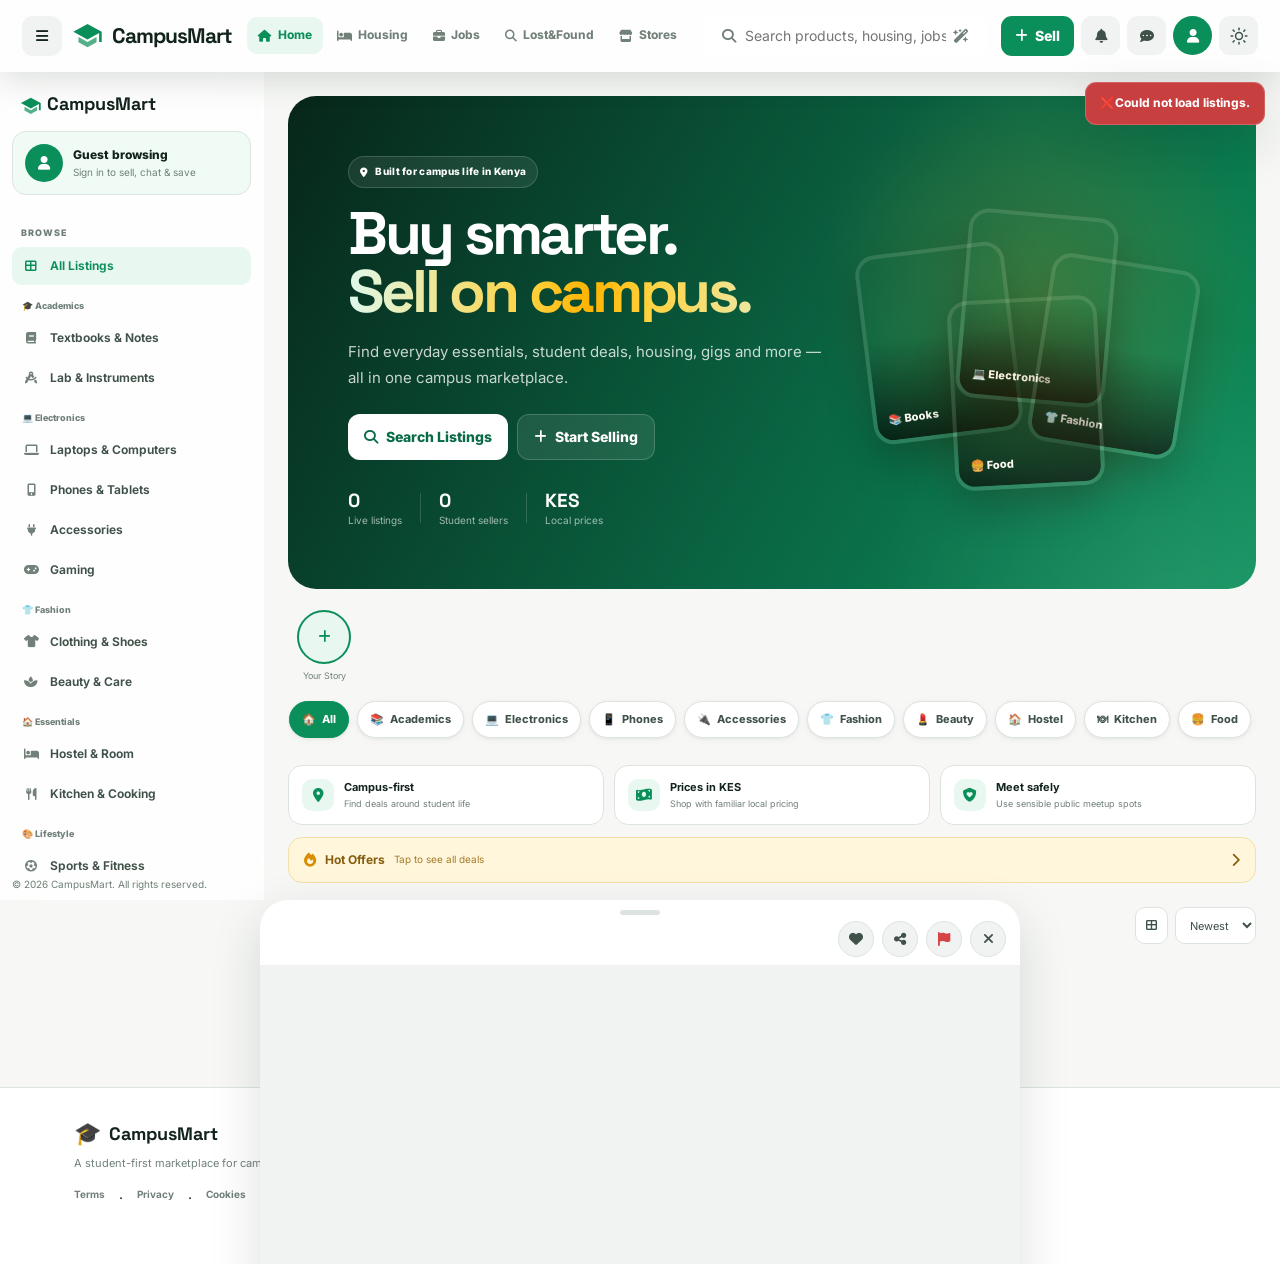
==== commit 00831d7d: "Add files via upload" ====
--- a/CAMPUSMART/index.html
+++ b/CAMPUSMART/index.html
@@ -64,8 +64,9 @@
 <!-- ══════════════════════════════════
      AUTH PAGE
 ══════════════════════════════════ -->
-<div id="login-page" class="page active">
+<div id="login-page" class="page">
   <div class="auth-layout">
+    <button type="button" class="auth-back-to-browse" onclick="enterGuestBrowsing()" aria-label="Continue browsing without signing in"><i class="fa fa-arrow-left"></i> Continue browsing</button>
     <!-- Left panel (desktop only) -->
     <div class="auth-left">
       <div class="auth-left-content">
@@ -220,7 +221,7 @@
 <!-- ══════════════════════════════════
      MARKET PAGE
 ══════════════════════════════════ -->
-<div id="market-page" class="page">
+<div id="market-page" class="page active">
 
   <!-- ── TOP NAV ── -->
   <nav class="topnav" id="topnav">
@@ -364,7 +365,11 @@
   <main class="main-wrap" id="main-wrap">
 
     <!-- Pull to refresh -->
-    <div class="pull-refresh-indicator" id="pull-refresh-indicator"><div class="pull-spinner"></div> Refreshing…</div>
+    <div class="pull-refresh-indicator" id="pull-refresh-indicator">
+      <div class="pr-icon" id="pr-icon"><i class="fa fa-arrow-down"></i></div>
+      <div class="pull-spinner" id="pr-spinner"></div>
+      <span id="pr-label">Pull to refresh</span>
+    </div>
     <!-- Live feed pill -->
     <div class="live-feed-pill" id="live-feed-pill" onclick="refreshAndDismissLivePill()"><div class="live-dot"></div><span id="live-feed-text">New listings added</span><i class="fa fa-arrow-up"></i></div>
 
@@ -375,7 +380,7 @@
       <section class="hero-section">
         <div class="hero-content">
           <div class="hero-badge"><i class="fa fa-location-dot"></i> Built for campus life in Kenya</div>
-          <h1 class="hero-title">Buy smarter.<br/><span class="hero-gradient">Sell on campus.</span></h1>
+          <h1 class="hero-title"><span class="hero-line hero-line-1">Buy smarter.</span><br/><span class="hero-line hero-line-2 hero-gradient">Sell on campus.</span></h1>
           <p class="hero-sub">Find everyday essentials, student deals, housing, gigs and more — all in one campus marketplace.</p>
           <div class="hero-cta">
             <button class="btn-hero-primary" onclick="focusBestSearch()"><i class="fa fa-search"></i> Search Listings</button>
@@ -722,6 +727,10 @@
           <div class="psr-item"><div class="psr-num" id="my-listing-count">0</div><div class="psr-lbl">Listings</div></div>
           <div class="psr-item"><div class="psr-num" id="my-watch-count">0</div><div class="psr-lbl">Saved</div></div>
           <div class="psr-item"><div class="psr-num" id="profile-joined-days">0</div><div class="psr-lbl">Days on CM</div></div>
+        </div>
+        <div class="achv-section">
+          <div class="achv-label">Achievements</div>
+          <div class="achv-grid" id="profile-achievements"></div>
         </div>
       </div>
       <div class="profile-body">
@@ -1211,6 +1220,12 @@
       </div>
       <div class="safe-zone-tip" id="bs-safe-zone" style="display:none"><i class="fa fa-shield-alt"></i> Campus Safe Zone — Meet here only</div>
       <div class="bs-stock" id="bs-stock"></div>
+      <!-- Sold-out dead-end recovery — surfaced immediately instead of buried
+           at the bottom, since the whole point is not leaving the buyer stuck -->
+      <div class="soldout-alts" id="soldout-alts" style="display:none">
+        <div class="soldout-alts-title"><i class="fa fa-face-frown"></i> This one's sold out — but here's what's still available</div>
+        <div class="similar-scroll" id="soldout-alts-scroll"></div>
+      </div>
       <!-- Housing-specific details (shown only for listingType === 'housing') -->
       <div class="bs-section" id="bs-housing-section" style="display:none">
         <div class="bs-section-title">Property Details</div>
@@ -1447,10 +1462,22 @@
   <div class="sv-content">
     <div class="sv-title" id="sv-title"></div>
     <div class="sv-price" id="sv-price"></div>
-    <div class="sv-actions">
+    <button class="sv-views-pill" id="sv-views-pill" onclick="openStoryViewers()" style="display:none">
+      <i class="fa fa-eye"></i> <span id="sv-views-count">0</span> viewed
+    </button>
+    <div class="sv-actions" id="sv-actions">
       <button class="sv-wa-btn" id="sv-wa-btn"><i class="fa-brands fa-whatsapp"></i> WhatsApp</button>
-      <button class="sv-chat-btn" onclick="closeStoryViewer()" aria-label="Message seller"><i class="fa fa-comment"></i></button>
-    </div>
+      <button class="sv-chat-btn" onclick="startChatFromStory()" aria-label="Message seller"><i class="fa fa-comment"></i></button>
+    </div>
+  </div>
+
+  <!-- Who-viewed-this-story panel (own stories only) -->
+  <div class="sv-viewers-panel" id="sv-viewers-panel">
+    <div class="sv-viewers-header">
+      <strong>Viewed by</strong>
+      <button class="sv-close" onclick="closeStoryViewers()" aria-label="Close viewers list"><i class="fa fa-times"></i></button>
+    </div>
+    <div class="sv-viewers-list" id="sv-viewers-list"></div>
   </div>
 </div>
 
--- a/CAMPUSMART/css/style.css
+++ b/CAMPUSMART/css/style.css
@@ -39,12 +39,16 @@
 .btn-primary{display:inline-flex;align-items:center;justify-content:center;gap:8px;min-height:44px;padding:0 18px;border-radius:12px;background:var(--brand);color:#fff;font-weight:800;border:1px solid var(--brand);box-shadow:0 5px 14px rgba(11,143,90,.18);transition:.18s ease}.btn-primary:hover{background:var(--brand-strong);transform:translateY(-1px)}.btn-primary.sm{min-height:36px;padding:0 12px;font-size:12px}
 
 /* auth */
-.auth-layout{min-height:100svh;display:grid;grid-template-columns:minmax(0,1.08fr) minmax(420px,.92fr);background:var(--bg)}
+.auth-layout{min-height:100svh;display:grid;grid-template-columns:minmax(0,1.08fr) minmax(420px,.92fr);background:var(--bg);position:relative}
+.auth-back-to-browse{position:fixed;top:16px;left:16px;z-index:60;display:inline-flex;align-items:center;gap:8px;padding:9px 16px;border-radius:100px;border:1px solid rgba(0,0,0,.08);background:var(--surface,#fff);color:var(--text,#0b0b0b);font:600 13px var(--body,inherit);cursor:pointer;box-shadow:0 4px 14px rgba(0,0,0,.08)}
+.auth-back-to-browse:hover{background:var(--brand-pale,#eafff5)}
+.auth-back-to-browse i{font-size:12px}
 .auth-left{position:relative;overflow:hidden;display:flex;align-items:center;padding:clamp(36px,6vw,80px);background:linear-gradient(145deg,#061a12 0%,#0b6e48 52%,#0c9a60 100%);color:#fff}
 .auth-left:before{content:'';position:absolute;width:500px;height:500px;border-radius:50%;right:-180px;top:-170px;background:rgba(255,255,255,.07)}.auth-left:after{content:'';position:absolute;width:380px;height:380px;border-radius:50%;left:-200px;bottom:-180px;background:rgba(231,165,34,.12)}
 .auth-left-content{position:relative;z-index:1;max-width:540px}.auth-brand-logo{display:inline-flex;width:56px;height:56px;align-items:center;justify-content:center;border-radius:17px;background:rgba(255,255,255,.13);margin-bottom:22px}.auth-left-content h1{font:800 clamp(42px,5vw,68px)/.98 var(--display);letter-spacing:-.055em;margin-bottom:20px}.auth-left-content>p{max-width:500px;font-size:17px;line-height:1.7;color:rgba(255,255,255,.82);margin-bottom:32px}.auth-features{display:grid;gap:13px;margin-bottom:32px}.af-item{display:flex;align-items:center;gap:12px;font-weight:650;color:rgba(255,255,255,.94)}.af-item i{width:34px;height:34px;border-radius:10px;background:rgba(255,255,255,.12);display:grid;place-items:center;color:#d8ffec}.auth-stats{display:flex;max-width:460px;padding:16px;border:1px solid rgba(255,255,255,.12);border-radius:18px;background:rgba(255,255,255,.08)}.as-item{flex:1;text-align:center}.as-item strong{display:block;font:800 22px var(--display)}.as-item span{font-size:11px;color:rgba(255,255,255,.62)}.as-divider{width:1px;background:rgba(255,255,255,.14)}
 .auth-right{display:flex;align-items:center;justify-content:center;padding:28px;background:var(--bg);overflow:auto}.auth-card{width:min(100%,480px);border-radius:24px;padding:34px}.auth-header{text-align:center;margin-bottom:22px}.auth-header-logo{font-size:34px;margin-bottom:8px}.auth-header h2{font:800 27px var(--display);letter-spacing:-.04em}.auth-header p{color:var(--muted);font-size:13px;margin-top:4px}.auth-tabs{display:flex;gap:4px;padding:4px;background:var(--surface-2);border-radius:12px;margin-bottom:20px}.auth-tab{flex:1;padding:10px;border-radius:9px;background:transparent;color:var(--muted);font-weight:750}.auth-tab.active{background:var(--surface);color:var(--brand);box-shadow:var(--shadow-sm)}
-.field-group{margin-bottom:15px}.field-group label{display:block;margin-bottom:7px;font-size:11px;font-weight:800;letter-spacing:.06em;text-transform:uppercase;color:var(--text-2)}.input-wrap{position:relative}.input-wrap>i{position:absolute;left:14px;top:50%;transform:translateY(-50%);color:var(--muted);pointer-events:none}.input-wrap input,.input-wrap select,.input-wrap textarea{width:100%;border:1px solid var(--line);background:var(--surface-2);border-radius:12px;padding:12px 14px 12px 40px;min-height:46px;outline:none;transition:.18s ease}.input-wrap textarea{min-height:90px}.input-wrap input:focus,.input-wrap select:focus,.input-wrap textarea:focus{border-color:var(--brand);background:var(--surface);box-shadow:0 0 0 3px rgba(11,143,90,.10)}.eye-btn{position:absolute;right:10px;top:50%;transform:translateY(-50%);background:transparent;color:var(--muted)}.auth-link{color:var(--muted);font-size:12px}.auth-link span{color:var(--brand);font-weight:750;cursor:pointer}.auth-link.center{text-align:center;margin-top:15px}.divider{display:flex;align-items:center;gap:12px;color:var(--muted);font-size:11px;margin:20px 0}.divider:before,.divider:after{content:'';height:1px;background:var(--line);flex:1}.btn-google,.btn-social{width:100%;min-height:44px;border:1px solid var(--line);border-radius:12px;background:var(--surface);display:flex;align-items:center;justify-content:center;gap:9px;font-weight:750;margin-top:9px}.btn-google:hover,.btn-social:hover{background:var(--surface-2)}
+.field-group{margin-bottom:15px}.field-group label{display:block;margin-bottom:7px;font-size:11px;font-weight:800;letter-spacing:.06em;text-transform:uppercase;color:var(--text-2)}.input-wrap{position:relative}.input-wrap>i{position:absolute;left:14px;top:50%;transform:translateY(-50%);color:var(--muted);pointer-events:none}.input-wrap input,.input-wrap select,.input-wrap textarea{width:100%;border:1px solid var(--line);background:var(--surface-2);border-radius:12px;padding:12px 14px 12px 40px;min-height:46px;outline:none;transition:.18s ease}.input-wrap textarea{min-height:90px}.input-wrap input:focus,.input-wrap select:focus,.input-wrap textarea:focus{border-color:var(--brand);background:var(--surface);box-shadow:0 0 0 3px rgba(11,143,90,.10)}
+.offer-presets{display:flex;gap:8px;flex-wrap:wrap}.offer-preset-btn{flex:1 1 auto;min-width:0;min-height:44px;padding:8px 10px;border:1px solid var(--line);background:var(--surface-2);color:var(--text);border-radius:12px;font-size:11px;font-weight:800;text-align:center;white-space:nowrap;transition:.15s ease}.offer-preset-btn:hover{border-color:var(--brand);background:var(--brand-soft);color:var(--brand)}.offer-preset-btn.active{border-color:var(--brand);background:var(--brand);color:#fff;box-shadow:0 3px 10px rgba(11,143,90,.28)}.eye-btn{position:absolute;right:10px;top:50%;transform:translateY(-50%);background:transparent;color:var(--muted)}.auth-link{color:var(--muted);font-size:12px}.auth-link span{color:var(--brand);font-weight:750;cursor:pointer}.auth-link.center{text-align:center;margin-top:15px}.divider{display:flex;align-items:center;gap:12px;color:var(--muted);font-size:11px;margin:20px 0}.divider:before,.divider:after{content:'';height:1px;background:var(--line);flex:1}.btn-google,.btn-social{width:100%;min-height:44px;border:1px solid var(--line);border-radius:12px;background:var(--surface);display:flex;align-items:center;justify-content:center;gap:9px;font-weight:750;margin-top:9px}.btn-google:hover,.btn-social:hover{background:var(--surface-2)}
 
 /* nav */
 .topnav{height:var(--topnav-h);position:sticky;top:0;z-index:500;background:color-mix(in srgb,var(--surface) 94%,transparent);border-bottom:1px solid var(--line);backdrop-filter:blur(14px);-webkit-backdrop-filter:blur(14px)}.nav-inner{height:100%;max-width:1440px;margin:auto;padding:0 22px;display:grid;grid-template-columns:minmax(190px,auto) minmax(max-content,1fr) minmax(240px,440px) auto;gap:14px;align-items:center}.nav-left{display:flex;align-items:center;gap:10px;min-width:0}.nav-hamburger{display:grid;place-items:center;width:40px;height:40px;border-radius:11px;background:var(--surface-2);color:var(--text)}.nav-brand{display:flex;align-items:center;gap:9px;cursor:pointer;min-width:0}.nb-logo{width:31px;height:31px;color:var(--brand);flex:0 0 auto}.nb-text{font:800 21px var(--display);letter-spacing:-.045em;white-space:nowrap;overflow:hidden;text-overflow:ellipsis}.nav-pills{display:flex;justify-content:flex-start;gap:3px;overflow:visible;min-width:max-content}.nav-pill{display:flex;align-items:center;gap:6px;padding:9px 11px;border-radius:10px;color:var(--muted);font-size:12px;font-weight:750;white-space:nowrap}.nav-pill:hover,.nav-pill.active{color:var(--brand);background:var(--brand-soft)}.nav-search,.mobile-search-row{position:relative}.nav-search{height:44px;display:flex;align-items:center;background:var(--surface-2);border:1px solid var(--line);border-radius:13px;padding:0 10px;transition:.18s}.nav-search:focus-within{border-color:var(--brand);box-shadow:0 0 0 3px rgba(11,143,90,.08)}.nav-search>i,.mobile-search-row>i{color:var(--muted);margin:0 9px}.nav-search input,.mobile-search-row input{min-width:0;flex:1;border:0;outline:0;background:transparent;color:var(--text)}.search-ai-btn,.search-clear{background:transparent;color:var(--muted);padding:7px;border-radius:8px}.search-ai-btn:hover,.search-clear:hover{color:var(--brand);background:var(--brand-soft)}.nav-actions{display:flex;align-items:center;gap:7px}.btn-sell-nav{height:40px;padding:0 14px;border-radius:11px;background:var(--brand);color:#fff;font-weight:800;display:flex;gap:7px;align-items:center}.nav-icon-btn{position:relative;width:39px;height:39px;border-radius:11px;background:var(--surface-2);color:var(--text-2)}.nav-icon-btn:hover{color:var(--brand)}
@@ -64,11 +68,23 @@
 .main-wrap{min-width:0;padding:0 0 90px}.main-wrap>div[id^=view-]{max-width:1180px;margin:0 auto;padding:0 24px}.view-header{display:flex;align-items:center;gap:12px;padding:26px 0 20px;border-bottom:1px solid var(--line);margin-bottom:22px}.view-header h2{font:800 24px var(--display);letter-spacing:-.04em}.btn-back{background:var(--surface-2);border:1px solid var(--line);color:var(--text-2);border-radius:10px;padding:8px 11px;font-weight:750;font-size:12px}.page-body{padding-bottom:28px}
 
 /* hero */
-.hero-section{margin:24px 0 18px;min-height:360px;border-radius:28px;overflow:hidden;position:relative;background:linear-gradient(120deg,#07261a 0%,#0a6744 58%,#0b8f5a 100%);color:#fff;display:grid;grid-template-columns:1.15fr .85fr;align-items:center;padding:clamp(30px,5vw,60px)}.hero-section:after{content:'';position:absolute;inset:0;background:radial-gradient(circle at 78% 40%,rgba(231,165,34,.22),transparent 28%),radial-gradient(circle at 92% 110%,rgba(255,255,255,.10),transparent 30%);pointer-events:none}.hero-content{position:relative;z-index:2;max-width:650px}.hero-badge{display:inline-flex;align-items:center;gap:7px;padding:7px 11px;border:1px solid rgba(255,255,255,.16);background:rgba(255,255,255,.08);border-radius:999px;font-size:10px;font-weight:800;letter-spacing:.03em;margin-bottom:17px}.hero-title{font:800 clamp(36px,4.8vw,60px)/.98 var(--display);letter-spacing:-.055em}.hero-gradient{color:#dff9ec}.hero-sub{max-width:610px;font-size:15px;line-height:1.7;color:rgba(255,255,255,.78);margin:17px 0 24px}.hero-cta{display:flex;flex-wrap:wrap;gap:9px}.btn-hero-primary,.btn-hero-secondary{min-height:46px;border-radius:12px;padding:0 16px;font-weight:800;display:inline-flex;align-items:center;gap:8px}.btn-hero-primary{background:#fff;color:#0a6c47}.btn-hero-secondary{background:rgba(255,255,255,.09);border:1px solid rgba(255,255,255,.18);color:#fff}.hero-stats{display:flex;align-items:center;max-width:460px;margin-top:28px}.hs-item{display:flex;flex-direction:column;padding-right:18px}.hs-num{font:800 19px var(--display)}.hs-label{font-size:10px;color:rgba(255,255,255,.62)}.hs-divider{height:30px;width:1px;background:rgba(255,255,255,.16);margin-right:18px}.hero-visual{position:relative;min-height:270px}.hero-float-cards{position:absolute;inset:0}.hfc{position:absolute;width:150px;height:190px;border-radius:20px;background-size:cover;background-position:center;box-shadow:0 18px 40px rgba(0,0,0,.25);overflow:hidden;border:4px solid rgba(255,255,255,.12)}.hfc:after{content:'';position:absolute;inset:0;background:linear-gradient(transparent 45%,rgba(0,0,0,.7))}.hfc-label{position:absolute;z-index:1;left:12px;bottom:12px;font-size:11px;font-weight:800}.hfc-1{left:8%;top:15%;transform:rotate(-7deg)}.hfc-2{left:35%;top:2%;transform:rotate(5deg)}.hfc-3{right:2%;top:20%;transform:rotate(9deg)}.hfc-4{left:32%;bottom:-4%;transform:rotate(-3deg)}
-.ticker-wrap{display:none}.stories-section{margin:12px 0}.stories-row{display:flex;gap:12px;overflow-x:auto;scrollbar-width:none;padding:3px}.stories-row::-webkit-scrollbar{display:none}.story-item{min-width:66px;text-align:center}.story-add,.story-avatar{width:54px;height:54px;border-radius:50%;margin:auto;display:grid;place-items:center;border:2px solid var(--brand);background:var(--brand-soft);color:var(--brand)}.story-name{font-size:9px;color:var(--muted);margin-top:5px;white-space:nowrap;overflow:hidden;text-overflow:ellipsis}.cats-section{margin:12px 0 20px}.cats-row{display:flex;gap:8px;overflow-x:auto;padding:3px 1px 7px;scrollbar-width:none}.cats-row::-webkit-scrollbar{display:none}.cat-pill,.campus-chip{flex:0 0 auto;display:inline-flex;align-items:center;gap:6px;height:37px;padding:0 12px;border:1px solid var(--line);border-radius:999px;background:var(--surface);color:var(--text-2);font-size:11px;font-weight:750;box-shadow:var(--shadow-sm)}.cat-pill.active,.cat-pill:hover,.campus-chip.active{background:var(--brand);border-color:var(--brand);color:#fff}.campus-filter-bar{display:flex;gap:8px;overflow-x:auto;padding-bottom:8px}.campus-value-strip{display:grid;grid-template-columns:repeat(3,1fr);gap:10px;margin:0 0 12px}.cvs-item{display:flex;gap:10px;align-items:center;padding:13px;border:1px solid var(--line);border-radius:14px;background:var(--surface)}.cvs-icon{width:32px;height:32px;border-radius:10px;display:grid;place-items:center;background:var(--brand-soft);color:var(--brand);flex-shrink:0}.cvs-item strong{display:block;font-size:11px}.cvs-item span:last-child{display:block;font-size:9px;color:var(--muted);margin-top:1px}.promo-strip{display:flex;justify-content:space-between;align-items:center;border:1px solid #f2dfab;background:var(--accent-soft);padding:13px 15px;border-radius:14px;color:#865e10;margin-bottom:20px;cursor:pointer}.ps-left{display:flex;align-items:center;gap:9px}.ps-left strong{font-size:12px}.ps-left span{font-size:10px;color:#a67c2a}.ps-left i{color:#d98e00}
+.hero-section{margin:24px 0 18px;min-height:360px;border-radius:28px;overflow:hidden;position:relative;background:linear-gradient(120deg,#07261a 0%,#0a6744 58%,#0b8f5a 100%);color:#fff;display:grid;grid-template-columns:1.15fr .85fr;align-items:center;padding:clamp(30px,5vw,60px)}.hero-section:after{content:'';position:absolute;inset:0;background:radial-gradient(circle at 78% 40%,rgba(231,165,34,.22),transparent 28%),radial-gradient(circle at 92% 110%,rgba(255,255,255,.10),transparent 30%);pointer-events:none}.hero-content{position:relative;z-index:2;max-width:650px}.hero-badge{display:inline-flex;align-items:center;gap:7px;padding:7px 11px;border:1px solid rgba(255,255,255,.16);background:rgba(255,255,255,.08);border-radius:999px;font-size:10px;font-weight:800;letter-spacing:.03em;margin-bottom:17px}.hero-title{font:800 clamp(36px,4.8vw,60px)/.98 var(--display);letter-spacing:-.055em}
+.hero-line{display:inline-block;opacity:0;transform:translateY(20px);animation:heroLineIn .75s cubic-bezier(.16,.84,.44,1) forwards}
+.hero-line-1{animation-delay:.05s}
+.hero-line-2{animation-delay:.24s}
+@keyframes heroLineIn{to{opacity:1;transform:translateY(0)}}
+.hero-gradient{background:linear-gradient(90deg,#dff9ec 0%,#ffd23f 18%,#ffb300 24%,#ffd23f 30%,#dff9ec 48%,#dff9ec 100%);background-size:250% auto;-webkit-background-clip:text;background-clip:text;color:transparent;animation:heroLineIn .75s cubic-bezier(.16,.84,.44,1) forwards,heroShine 6s linear 1s infinite}
+@keyframes heroShine{to{background-position:-250% center}}
+@media(prefers-reduced-motion:reduce){.hero-line{opacity:1;transform:none;animation:none}.hero-gradient{animation:none;background-position:0 center}}.hero-sub{max-width:610px;font-size:15px;line-height:1.7;color:rgba(255,255,255,.78);margin:17px 0 24px}.hero-cta{display:flex;flex-wrap:wrap;gap:9px}.btn-hero-primary,.btn-hero-secondary{min-height:46px;border-radius:12px;padding:0 16px;font-weight:800;display:inline-flex;align-items:center;gap:8px}.btn-hero-primary{background:#fff;color:#0a6c47}.btn-hero-secondary{background:rgba(255,255,255,.09);border:1px solid rgba(255,255,255,.18);color:#fff}.hero-stats{display:flex;align-items:center;max-width:460px;margin-top:28px}.hs-item{display:flex;flex-direction:column;padding-right:18px}.hs-num{font:800 19px var(--display)}.hs-label{font-size:10px;color:rgba(255,255,255,.62)}.hs-divider{height:30px;width:1px;background:rgba(255,255,255,.16);margin-right:18px}.hero-visual{position:relative;min-height:270px}.hero-float-cards{position:absolute;inset:0}.hfc{position:absolute;width:150px;height:190px;border-radius:20px;background-size:cover;background-position:center;box-shadow:0 18px 40px rgba(0,0,0,.25);overflow:hidden;border:4px solid rgba(255,255,255,.12)}.hfc:after{content:'';position:absolute;inset:0;background:linear-gradient(transparent 45%,rgba(0,0,0,.7))}.hfc-label{position:absolute;z-index:1;left:12px;bottom:12px;font-size:11px;font-weight:800}.hfc-1{left:8%;top:15%;--r:-7deg;transform:rotate(var(--r));animation:hfcCycle 8s ease-in-out infinite;animation-delay:0s}.hfc-2{left:35%;top:2%;--r:5deg;transform:rotate(var(--r));animation:hfcCycle 8s ease-in-out infinite;animation-delay:-2s}.hfc-3{right:2%;top:20%;--r:9deg;transform:rotate(var(--r));animation:hfcCycle 8s ease-in-out infinite;animation-delay:-4s}.hfc-4{left:32%;bottom:-4%;--r:-3deg;transform:rotate(var(--r));animation:hfcCycle 8s ease-in-out infinite;animation-delay:-6s}
+@keyframes hfcCycle{0%{transform:rotate(var(--r)) scale(1.12);z-index:5;filter:brightness(1.1) saturate(1.08)}14%{transform:rotate(var(--r)) scale(1);z-index:1;filter:brightness(.82) saturate(.92)}86%{transform:rotate(var(--r)) scale(1);z-index:1;filter:brightness(.82) saturate(.92)}100%{transform:rotate(var(--r)) scale(1.12);z-index:5;filter:brightness(1.1) saturate(1.08)}}
+@media(prefers-reduced-motion:reduce){.hfc-1,.hfc-2,.hfc-3,.hfc-4{animation:none;transform:rotate(var(--r));filter:none}}
+.ticker-wrap{display:none}.stories-section{margin:12px 0}.stories-row{display:flex;gap:12px;overflow-x:auto;scrollbar-width:none;padding:3px}.stories-row::-webkit-scrollbar{display:none}.story-item{min-width:66px;text-align:center}.story-add,.story-avatar{width:54px;height:54px;border-radius:50%;margin:auto;display:grid;place-items:center;border:2px solid var(--brand);background:var(--brand-soft);color:var(--brand)}
+.story-avatar{background-size:cover;background-position:center;box-shadow:inset 0 0 0 2px var(--surface)}.story-name{font-size:9px;color:var(--muted);margin-top:5px;white-space:nowrap;overflow:hidden;text-overflow:ellipsis}.cats-section{margin:12px 0 20px}.cats-row{display:flex;gap:8px;overflow-x:auto;padding:3px 1px 7px;scrollbar-width:none}.cats-row::-webkit-scrollbar{display:none}.cat-pill,.campus-chip{flex:0 0 auto;display:inline-flex;align-items:center;gap:6px;height:37px;padding:0 12px;border:1px solid var(--line);border-radius:999px;background:var(--surface);color:var(--text-2);font-size:11px;font-weight:750;box-shadow:var(--shadow-sm)}.cat-pill.active,.cat-pill:hover,.campus-chip.active{background:var(--brand);border-color:var(--brand);color:#fff}.campus-filter-bar{display:flex;gap:8px;overflow-x:auto;padding-bottom:8px}.campus-value-strip{display:grid;grid-template-columns:repeat(3,1fr);gap:10px;margin:0 0 12px}.cvs-item{display:flex;gap:10px;align-items:center;padding:13px;border:1px solid var(--line);border-radius:14px;background:var(--surface)}.cvs-icon{width:32px;height:32px;border-radius:10px;display:grid;place-items:center;background:var(--brand-soft);color:var(--brand);flex-shrink:0}.cvs-item strong{display:block;font-size:11px}.cvs-item span:last-child{display:block;font-size:9px;color:var(--muted);margin-top:1px}.promo-strip{display:flex;justify-content:space-between;align-items:center;border:1px solid #f2dfab;background:var(--accent-soft);padding:13px 15px;border-radius:14px;color:#865e10;margin-bottom:20px;cursor:pointer}.ps-left{display:flex;align-items:center;gap:9px}.ps-left strong{font-size:12px}.ps-left span{font-size:10px;color:#a67c2a}.ps-left i{color:#d98e00}
 
 /* sections/listings */
-.section-header,.listings-header,.profile-section-header{display:flex;align-items:center;justify-content:space-between;gap:12px}.section-header{margin:24px 0 12px}.sh-left{display:flex;align-items:center;gap:8px}.section-header h2,.listings-header h2{font:800 20px var(--display);letter-spacing:-.035em}.sh-badge{font-size:9px;padding:3px 7px;border-radius:99px;background:var(--brand-soft);color:var(--brand);font-weight:850}.sh-action{background:transparent;color:var(--brand);font-weight:800;font-size:11px}.ai-carousel{display:flex;gap:12px;overflow:auto;padding:3px 2px 8px;scrollbar-width:none}.ai-carousel::-webkit-scrollbar{display:none}.ai-card{min-width:210px;border:1px solid var(--line);background:var(--surface);border-radius:16px;overflow:hidden;box-shadow:var(--shadow-sm);cursor:pointer}.ai-card-img{width:100%;height:120px;object-fit:cover}.ai-card-body{padding:11px}.ai-card-title{font-weight:800;font-size:12px;white-space:nowrap;overflow:hidden;text-overflow:ellipsis}.ai-card-price{color:var(--brand);font-weight:850;margin-top:4px}.ai-card-tag{font-size:9px;color:var(--muted);margin-top:4px}.listings-header{margin:24px 0 13px}.lh-left{display:flex;align-items:baseline;gap:8px}.lh-count{font-size:10px;color:var(--muted)}.lh-right{display:flex;gap:7px}.lh-btn,.lh-select{height:37px;border:1px solid var(--line);background:var(--surface);border-radius:10px;padding:0 10px;color:var(--text-2);font-size:11px}.listings-grid{display:grid;grid-template-columns:repeat(4,minmax(0,1fr));gap:16px}.listing-card{min-width:0;background:var(--surface);border:1px solid var(--line);border-radius:17px;overflow:hidden;box-shadow:var(--shadow-sm);cursor:pointer;transition:transform .18s ease,box-shadow .18s ease,border-color .18s ease}.listing-card:hover{transform:translateY(-3px);box-shadow:var(--shadow-md);border-color:#c9d7cf}.card-img-wrap{position:relative;aspect-ratio:1/1;overflow:hidden;background:var(--surface-2)}.card-img{width:100%;height:100%;object-fit:cover;transition:transform .3s ease}.listing-card:hover .card-img{transform:scale(1.025)}.card-heart{position:absolute;right:9px;top:9px;width:34px;height:34px;border-radius:50%;background:rgba(255,255,255,.94);color:#5d6b64;display:grid;place-items:center;box-shadow:0 3px 10px rgba(0,0,0,.12);z-index:2}.card-heart.saved{color:var(--danger)}.promo-badge,.sold-out-overlay{position:absolute;left:9px;top:9px;border-radius:8px;padding:4px 7px;font-size:8px;font-weight:900;letter-spacing:.05em}.promo-badge{background:var(--accent);color:#fff}.sold-out-overlay{inset:0;display:grid;place-items:center;background:rgba(0,0,0,.55);color:#fff;border-radius:0;font-size:13px}.card-body{padding:12px}.card-title{font-size:12px;line-height:1.4;font-weight:800;display:-webkit-box;-webkit-line-clamp:2;-webkit-box-orient:vertical;overflow:hidden;min-height:34px}.card-time{font-size:9px;color:var(--muted);margin-top:5px}.card-price{font:850 16px var(--display);color:var(--brand);margin-top:6px}.card-budget-badge{display:inline-flex;margin-left:5px;vertical-align:middle;padding:2px 5px;border-radius:5px;background:var(--brand-soft);color:var(--brand);font:800 8px var(--font)}.card-meta{display:flex;align-items:center;gap:5px;flex-wrap:wrap;margin-top:7px}.card-cat{font-size:9px;color:var(--muted);background:var(--surface-2);border-radius:7px;padding:3px 6px}.verified-seller-badge{width:15px;height:15px;border-radius:50%;background:var(--brand);color:#fff;display:grid;place-items:center;font-size:8px;font-weight:900}.card-mine-badge{font-size:8px;background:#e9efff;color:#3159b8;padding:3px 6px;border-radius:6px;font-weight:800}.housing-card-meta{display:flex;gap:5px;flex-wrap:wrap;margin-top:8px}.housing-rent-badge,.housing-vacancy-badge,.job-pay-badge,.lf-kind-badge,.lf-claimed-badge{font-size:8px;padding:4px 6px;border-radius:6px;background:var(--brand-soft);color:var(--brand);font-weight:800}.housing-vacancy-badge{background:var(--accent-soft);color:#9b6c10}.job-pay-badge{background:#eaf0ff;color:#3159b8}.lf-kind-badge.lost{background:#fff0f0;color:#bd4141}.lf-kind-badge.found{background:var(--brand-soft);color:var(--brand)}.lf-claimed-badge{background:var(--surface-3);color:var(--muted)}
+.section-header,.listings-header,.profile-section-header{display:flex;align-items:center;justify-content:space-between;gap:12px}.section-header{margin:24px 0 12px}.sh-left{display:flex;align-items:center;gap:8px}.section-header h2,.listings-header h2{font:800 20px var(--display);letter-spacing:-.035em}.sh-badge{font-size:9px;padding:3px 7px;border-radius:99px;background:var(--brand-soft);color:var(--brand);font-weight:850}.sh-action{background:transparent;color:var(--brand);font-weight:800;font-size:11px}.ai-carousel{display:flex;gap:12px;overflow:auto;padding:3px 2px 8px;scrollbar-width:none}.ai-carousel::-webkit-scrollbar{display:none}.ai-card{min-width:210px;border:1px solid var(--line);background:var(--surface);border-radius:16px;overflow:hidden;box-shadow:var(--shadow-sm);cursor:pointer}.ai-card-img{width:100%;height:120px;object-fit:cover}.ai-card-body{padding:11px}.ai-card-title{font-weight:800;font-size:12px;white-space:nowrap;overflow:hidden;text-overflow:ellipsis}.ai-card-price{color:var(--brand);font-weight:850;margin-top:4px}.ai-card-tag{font-size:9px;color:var(--muted);margin-top:4px}.listings-header{margin:24px 0 13px}.lh-left{display:flex;align-items:baseline;gap:8px}.lh-count{font-size:10px;color:var(--muted)}.lh-right{display:flex;gap:7px}.lh-btn,.lh-select{height:37px;border:1px solid var(--line);background:var(--surface);border-radius:10px;padding:0 10px;color:var(--text-2);font-size:11px}.listings-grid{display:grid;grid-template-columns:repeat(4,minmax(0,1fr));gap:16px}.listing-card{min-width:0;background:var(--surface);border:1px solid var(--line);border-radius:17px;overflow:hidden;box-shadow:var(--shadow-sm);cursor:pointer;transition:transform .18s ease,box-shadow .18s ease,border-color .18s ease}.listing-card:hover{transform:translateY(-3px);box-shadow:var(--shadow-md);border-color:#c9d7cf}.card-img-wrap{position:relative;aspect-ratio:1/1;overflow:hidden;background:var(--surface-2)}.card-img{width:100%;height:100%;object-fit:cover;transition:transform .3s ease}.listing-card:hover .card-img{transform:scale(1.025)}.card-heart{position:absolute;right:9px;top:9px;width:34px;height:34px;border-radius:50%;background:rgba(255,255,255,.94);color:#5d6b64;display:grid;place-items:center;box-shadow:0 3px 10px rgba(0,0,0,.12);z-index:2}.card-heart.saved{color:var(--danger)}.promo-badge,.sold-out-overlay{position:absolute;left:9px;top:9px;border-radius:8px;padding:4px 7px;font-size:8px;font-weight:900;letter-spacing:.05em}.promo-badge{background:var(--accent);color:#fff}.sold-out-overlay{inset:0;display:grid;place-items:center;background:rgba(0,0,0,.55);color:#fff;border-radius:0;font-size:13px}.card-body{padding:12px}.card-title{font-size:12px;line-height:1.4;font-weight:800;display:-webkit-box;-webkit-line-clamp:2;-webkit-box-orient:vertical;overflow:hidden;min-height:34px}.card-time{font-size:9px;color:var(--muted);margin-top:5px}.card-price{font:850 16px var(--display);color:var(--brand);margin-top:6px}.card-budget-badge{display:inline-flex;margin-left:5px;vertical-align:middle;padding:2px 5px;border-radius:5px;background:var(--brand-soft);color:var(--brand);font:800 8px var(--font)}.card-meta{display:flex;align-items:center;gap:5px;flex-wrap:wrap;margin-top:7px}.card-cat{font-size:9px;color:var(--muted);background:var(--surface-2);border-radius:7px;padding:3px 6px}.verified-seller-badge{width:15px;height:15px;border-radius:50%;background:var(--brand);color:#fff;display:grid;place-items:center;font-size:8px;font-weight:900}.card-mine-badge{font-size:8px;background:#e9efff;color:#3159b8;padding:3px 6px;border-radius:6px;font-weight:800}
+.card-rating-chip{font-size:9px;font-weight:800;color:var(--brand);background:var(--brand-soft);border-radius:7px;padding:3px 6px}
+.card-interest-badge{position:absolute;left:9px;bottom:9px;background:var(--accent);color:#fff;border-radius:7px;padding:4px 7px;font-size:8px;font-weight:900;letter-spacing:.02em;box-shadow:0 3px 8px rgba(0,0,0,.15)}.housing-card-meta{display:flex;gap:5px;flex-wrap:wrap;margin-top:8px}.housing-rent-badge,.housing-vacancy-badge,.job-pay-badge,.lf-kind-badge,.lf-claimed-badge{font-size:8px;padding:4px 6px;border-radius:6px;background:var(--brand-soft);color:var(--brand);font-weight:800}.housing-vacancy-badge{background:var(--accent-soft);color:#9b6c10}.job-pay-badge{background:#eaf0ff;color:#3159b8}.lf-kind-badge.lost{background:#fff0f0;color:#bd4141}.lf-kind-badge.found{background:var(--brand-soft);color:var(--brand)}.lf-claimed-badge{background:var(--surface-3);color:var(--muted)}
 .load-more-wrap{text-align:center;padding:22px}.btn-load-more{height:42px;padding:0 18px;border:1px solid var(--line);background:var(--surface);border-radius:11px;color:var(--brand);font-weight:800}.empty-state{padding:55px 20px;text-align:center;border:1px dashed var(--line);border-radius:18px;background:var(--surface)}.empty-state.sm{padding:35px 15px}.es-icon{font-size:46px;margin-bottom:8px}.empty-state h3{font:800 18px var(--display)}.empty-state p{font-size:12px;color:var(--muted);margin:4px 0 14px}
 
 /* generic page cards */
@@ -76,7 +92,8 @@
 .settings-card{padding:18px;margin-bottom:14px;border-radius:17px}.settings-card h3{font:800 15px var(--display);margin-bottom:12px}.settings-row{display:flex;align-items:center;justify-content:space-between;gap:14px;padding:13px 0;border-top:1px solid var(--line)}.settings-row:first-of-type{border-top:0}.settings-row strong{display:block;font-size:12px}.settings-row p{font-size:10px;color:var(--muted);margin-top:2px}.badge-on,.badge-off{padding:4px 8px;border-radius:99px;font-size:9px;font-weight:850;background:var(--brand-soft);color:var(--brand)}.badge-off{background:var(--surface-2);color:var(--muted)}.settings-row.danger strong{color:var(--danger)}.btn-danger-sm{border:1px solid #f0c8c8;background:#fff3f3;color:var(--danger);border-radius:9px;padding:8px 11px;font-weight:800;font-size:11px}
 
 /* profile/dashboard */
-.profile-hero{margin:24px 0 18px;background:var(--surface);border:1px solid var(--line);border-radius:22px;overflow:hidden;box-shadow:var(--shadow-sm)}.profile-cover-bg{height:120px;background:linear-gradient(120deg,#07261a,#0b8f5a 65%,#d99a1d)}.profile-hero-inner{display:flex;gap:18px;padding:0 22px 20px;margin-top:-42px;position:relative}.ph-avatar{width:92px;height:92px;border-radius:24px;background:var(--brand);border:5px solid var(--surface);display:grid;place-items:center;color:#fff;font:800 32px var(--display);position:relative;cursor:pointer}.ph-avatar-edit{position:absolute;right:-4px;bottom:-4px;width:28px;height:28px;border-radius:50%;background:var(--surface);color:var(--brand);display:grid;place-items:center;box-shadow:var(--shadow-sm);font-size:10px}.ph-info{padding-top:48px}.ph-info h2{font:800 24px var(--display)}.ph-info p{font-size:11px;color:var(--muted)}.ph-badges{display:flex;gap:6px;margin-top:7px;flex-wrap:wrap}.ph-badge,.id-verified-badge{font-size:9px;padding:4px 7px;border-radius:7px;background:var(--brand-soft);color:var(--brand);font-weight:850}.profile-stats-row{display:grid;grid-template-columns:repeat(3,1fr);border-top:1px solid var(--line)}.psr-item{text-align:center;padding:12px;border-right:1px solid var(--line)}.psr-item:last-child{border-right:0}.psr-num{font:800 18px var(--display)}.psr-lbl{font-size:9px;color:var(--muted)}.profile-body{display:grid;grid-template-columns:minmax(0,1.1fr) minmax(300px,.9fr);gap:16px}.profile-section{border-radius:17px;padding:18px}.profile-section-header{margin-bottom:13px}.profile-section-header h3{font:800 16px var(--display)}.profile-form .two-col,.two-col{display:grid;grid-template-columns:1fr 1fr;gap:12px}
+.profile-hero{margin:24px 0 18px;background:var(--surface);border:1px solid var(--line);border-radius:22px;overflow:hidden;box-shadow:var(--shadow-sm)}.profile-cover-bg{height:120px;background:linear-gradient(120deg,#07261a,#0b8f5a 65%,#d99a1d)}.profile-hero-inner{display:flex;gap:18px;padding:0 22px 20px;margin-top:-42px;position:relative}.ph-avatar{width:92px;height:92px;border-radius:24px;background:var(--brand);border:5px solid var(--surface);display:grid;place-items:center;color:#fff;font:800 32px var(--display);position:relative;cursor:pointer}.ph-avatar-edit{position:absolute;right:-4px;bottom:-4px;width:28px;height:28px;border-radius:50%;background:var(--surface);color:var(--brand);display:grid;place-items:center;box-shadow:var(--shadow-sm);font-size:10px}.ph-info{padding-top:48px}.ph-info h2{font:800 24px var(--display)}.ph-info p{font-size:11px;color:var(--muted)}.ph-badges{display:flex;gap:6px;margin-top:7px;flex-wrap:wrap}.ph-badge,.id-verified-badge{font-size:9px;padding:4px 7px;border-radius:7px;background:var(--brand-soft);color:var(--brand);font-weight:850}.profile-stats-row{display:grid;grid-template-columns:repeat(3,1fr);border-top:1px solid var(--line)}.psr-item{text-align:center;padding:12px;border-right:1px solid var(--line)}.psr-item:last-child{border-right:0}.psr-num{font:800 18px var(--display)}.psr-lbl{font-size:9px;color:var(--muted)}
+.achv-section{padding:16px 22px 20px;border-top:1px solid var(--line)}.achv-label{font-size:11px;font-weight:800;letter-spacing:.04em;text-transform:uppercase;color:var(--muted);margin-bottom:10px}.achv-grid{display:flex;gap:12px;flex-wrap:wrap}.achv-item{text-align:center;width:70px}.achv-icon{width:50px;height:50px;border-radius:15px;background:var(--brand-soft);color:var(--brand);display:grid;place-items:center;font-size:21px;margin:0 auto 5px}.achv-item.locked .achv-icon{background:var(--surface-2);color:var(--muted);border:1.5px dashed var(--line);font-size:15px}.achv-item.locked{opacity:.55}.achv-name{font-size:9px;font-weight:800;color:var(--text-2)}.profile-body{display:grid;grid-template-columns:minmax(0,1.1fr) minmax(300px,.9fr);gap:16px}.profile-section{border-radius:17px;padding:18px}.profile-section-header{margin-bottom:13px}.profile-section-header h3{font:800 16px var(--display)}.profile-form .two-col,.two-col{display:grid;grid-template-columns:1fr 1fr;gap:12px}
 .two-col-tight{display:grid;grid-template-columns:1fr 1fr;gap:10px}
 .form-section-label{display:flex;align-items:center;gap:7px;font:800 10.5px var(--display);text-transform:uppercase;
   letter-spacing:.05em;color:var(--brand);margin:20px 0 11px;padding-top:16px;border-top:1px solid var(--line)}
@@ -271,6 +288,12 @@
   display:-webkit-box;-webkit-line-clamp:2;-webkit-box-orient:vertical;overflow:hidden}
 .similar-card-price{font-size:12px;font-weight:800;color:var(--brand-strong);margin-top:3px}
 
+/* ── Sold-out dead-end recovery ─────────────────────────────────────── */
+.soldout-alts{margin:12px 0 4px;padding:12px;border-radius:var(--radius-md);
+  background:var(--surface-2);border:1px solid var(--line)}
+.soldout-alts-title{font-size:12.5px;font-weight:750;color:var(--text-2);
+  margin-bottom:10px;display:flex;align-items:center;gap:7px}
+
 /* ── PWA Install Banner ── */
 .pwa-install-banner{display:none;position:fixed;left:12px;right:12px;bottom:calc(12px + env(safe-area-inset-bottom));
   z-index:6000;background:var(--surface);border:1px solid var(--line);border-radius:var(--radius-md);
@@ -309,7 +332,7 @@
 .sv-close{width:32px;height:32px;border-radius:50%;background:rgba(255,255,255,.12);
   color:#fff;display:grid;place-items:center;flex:0 0 auto}
 .sv-media{position:relative;flex:1;display:flex;align-items:center;justify-content:center;
-  overflow:hidden;min-height:0}
+  overflow:hidden;min-height:0;-webkit-touch-callout:none;-webkit-user-select:none;user-select:none;touch-action:manipulation}
 .sv-media img{max-width:100%;max-height:100%;object-fit:contain}
 .sv-no-img{font-size:64px;opacity:.5}
 .sv-tap-prev,.sv-tap-next{position:absolute;top:0;bottom:0;width:35%}
@@ -324,6 +347,27 @@
 .sv-chat-btn{width:44px;height:44px;border-radius:12px;background:rgba(255,255,255,.12);
   color:#fff;display:grid;place-items:center;flex:0 0 auto}
 
+/* ── story view-count pill (owner only) ─────────────────────────────── */
+.sv-views-pill{display:flex;align-items:center;gap:6px;background:rgba(255,255,255,.12);
+  color:#fff;border:none;border-radius:99px;padding:7px 13px;font-size:12px;font-weight:750;
+  margin-bottom:10px;width:fit-content}
+.sv-views-pill:hover{background:rgba(255,255,255,.2)}
+.sv-viewers-panel{position:absolute;left:0;right:0;bottom:0;max-height:60%;background:#161f1a;
+  border-radius:18px 18px 0 0;transform:translateY(100%);transition:transform .25s cubic-bezier(.32,.72,0,1);
+  display:flex;flex-direction:column;z-index:2}
+.sv-viewers-panel.open{transform:translateY(0)}
+.sv-viewers-header{display:flex;align-items:center;justify-content:space-between;padding:14px 16px;
+  border-bottom:1px solid rgba(255,255,255,.1);color:#fff;flex:0 0 auto}
+.sv-viewers-list{overflow-y:auto;padding:6px 10px 16px}
+.sv-viewer-row{display:flex;align-items:center;gap:10px;padding:9px 6px;color:#fff}
+.sv-viewer-avatar{width:34px;height:34px;border-radius:50%;background:var(--brand);color:#fff;
+  display:grid;place-items:center;font-weight:800;font-size:13px;flex:0 0 auto;overflow:hidden}
+.sv-viewer-avatar img{width:100%;height:100%;object-fit:cover}
+.sv-viewer-info{flex:1;min-width:0}
+.sv-viewer-name{font-size:13px;font-weight:700;white-space:nowrap;overflow:hidden;text-overflow:ellipsis}
+.sv-viewer-time{font-size:10.5px;color:rgba(255,255,255,.55)}
+.sv-viewers-empty{padding:24px 16px;text-align:center;color:rgba(255,255,255,.55);font-size:12.5px}
+
 /* ── Fullscreen Image Lightbox ── */
 #fullscreen-overlay{position:fixed;inset:0;z-index:9500;background:rgba(4,10,7,.94);
   display:none;align-items:center;justify-content:center}
@@ -374,7 +418,8 @@
 .btn-danger{width:100%;min-height:44px;border-radius:12px;background:var(--danger);color:#fff;
   font-weight:800;border:none;display:flex;align-items:center;justify-content:center;gap:8px}
 .btn-follow{min-height:34px;padding:0 16px;border-radius:99px;background:var(--brand);
-  color:#fff;font-weight:750;font-size:12px;border:none;flex:0 0 auto}
+  color:#fff;font-weight:750;font-size:12px;border:none;flex:0 0 auto;transition:.15s}
+.btn-follow.following{background:var(--surface-2);color:var(--text-2);border:1px solid var(--line)}
 .btn-share-referral,.verify-student-btn,.btn-verify{width:100%;min-height:44px;border-radius:12px;
   background:var(--brand);color:#fff;font-weight:800;border:none;margin-top:10px;
   display:flex;align-items:center;justify-content:center;gap:8px}
@@ -388,10 +433,16 @@
 
 /* pull-to-refresh + live feed pill */
 .pull-refresh-indicator{display:flex;align-items:center;justify-content:center;gap:8px;
-  height:0;overflow:hidden;font-size:12px;color:var(--muted);transition:height .2s}
-.pull-refresh-indicator.active{height:44px}
-.pull-spinner{width:16px;height:16px;border:2px solid var(--line);border-top-color:var(--brand);
+  height:0;overflow:hidden;font-size:12px;font-weight:650;color:var(--muted)}
+.pull-refresh-indicator.dragging{transition:none}
+.pull-refresh-indicator.snapping{transition:height .28s cubic-bezier(.34,1.56,.64,1)}
+.pr-icon{display:flex;color:var(--muted);transition:transform .18s ease,color .18s ease;font-size:13px}
+.pull-refresh-indicator.ready .pr-icon{color:var(--brand);transform:rotate(180deg)}
+.pull-refresh-indicator.loading .pr-icon{display:none}
+.pull-spinner{display:none;width:16px;height:16px;border:2px solid var(--line);border-top-color:var(--brand);
   border-radius:50%;animation:spin .7s linear infinite}
+.pull-refresh-indicator.loading .pull-spinner{display:block}
+.pull-refresh-indicator.loading{color:var(--brand)}
 @keyframes spin{to{transform:rotate(360deg)}}
 .live-feed-pill{display:none;align-items:center;gap:8px;width:fit-content;margin:0 auto 12px;
   padding:8px 14px;border-radius:99px;background:var(--brand);color:#fff;font-size:12px;
@@ -493,7 +544,32 @@
 .chat-msg.flagged .msg-bubble:after{content:'⚠ flagged for review';display:block;font-size:9px;font-weight:800;
   margin-top:4px;opacity:.75;text-transform:uppercase;letter-spacing:.03em}
 .msg-img{max-width:210px;border-radius:14px;border:1px solid var(--line);cursor:zoom-in;box-shadow:var(--shadow-sm)}
-.msg-time{font-size:9px;color:var(--muted);margin-top:3px;padding:0 3px;font-weight:650}
+.msg-time{font-size:9px;color:var(--muted);margin-top:3px;padding:0 3px;font-weight:650;display:flex;align-items:center;gap:3px}
+.chat-msg.mine .msg-time{justify-content:flex-end}
+.msg-status{display:inline-flex;color:var(--muted);font-size:10px}
+.msg-status.read{color:#34b7f1}
+.chat-msg.pending .msg-status{opacity:.6}
+
+/* ── Offer negotiation card ─────────────────────────────────────────── */
+.chat-msg.offer-msg{max-width:82%}
+.offer-card{width:100%;min-width:200px;border-radius:16px;padding:13px 15px;box-shadow:var(--shadow-sm)}
+.chat-msg.theirs .offer-card{background:var(--surface);border:1px solid var(--line);border-bottom-left-radius:5px}
+.chat-msg.mine .offer-card{background:var(--brand);color:#fff;border-bottom-right-radius:5px}
+.offer-card-label{font-size:10.5px;font-weight:750;text-transform:uppercase;letter-spacing:.03em;
+  opacity:.8;display:flex;align-items:center;gap:6px;margin-bottom:4px}
+.offer-card-amount{font-family:var(--display);font-size:20px;font-weight:800;margin-bottom:2px}
+.offer-card-orig{font-size:11px;opacity:.75;margin-bottom:10px}
+.offer-card-status{display:flex;gap:8px;margin-top:8px}
+.offer-btn{flex:1;min-height:32px;border-radius:9px;border:none;font-weight:750;font-size:12px;cursor:pointer}
+.offer-btn.accept{background:#22c55e;color:#fff}
+.offer-btn.reject{background:rgba(255,255,255,.18);color:inherit}
+.chat-msg.theirs .offer-btn.reject{background:var(--surface-2);color:var(--text-2)}
+.offer-waiting{font-size:11.5px;opacity:.85;font-style:italic}
+.offer-outcome{display:inline-flex;align-items:center;gap:6px;font-size:12px;font-weight:750}
+.offer-outcome.accepted{color:#22c55e}
+.chat-msg.mine .offer-outcome.accepted{color:#eafff2}
+.offer-outcome.rejected{color:#ef4444}
+.chat-msg.mine .offer-outcome.rejected{color:#ffe8e8}
 
 .typing-indicator{align-self:flex-start;display:inline-flex;gap:4px;padding:11px 14px;border-radius:16px;
   border-bottom-left-radius:5px;background:var(--surface);border:1px solid var(--line);box-shadow:var(--shadow-sm);margin-bottom:9px}
@@ -508,6 +584,16 @@
 .chat-attach-btn{flex:0 0 auto;width:38px;height:38px;border-radius:50%;background:var(--surface-2);
   color:var(--text-2);display:flex;align-items:center;justify-content:center;font-size:14px}
 .chat-attach-btn:hover{background:var(--brand-soft);color:var(--brand)}
+.chat-emoji-btn{flex:0 0 auto;width:38px;height:38px;border-radius:50%;background:var(--surface-2);
+  color:var(--text-2);display:flex;align-items:center;justify-content:center;font-size:14px}
+.chat-emoji-btn:hover{background:var(--brand-soft);color:var(--brand)}
+.emoji-picker{position:fixed;z-index:9999;width:260px;max-height:240px;overflow-y:auto;padding:8px;
+  background:var(--surface);border:1px solid var(--line);border-radius:14px;box-shadow:0 12px 28px rgba(0,0,0,.18);
+  display:none;grid-template-columns:repeat(7,1fr);gap:2px}
+.emoji-picker.show{display:grid}
+.emoji-picker-item{width:32px;height:32px;border-radius:8px;font-size:18px;display:flex;align-items:center;
+  justify-content:center;background:transparent;cursor:pointer;transition:.1s}
+.emoji-picker-item:hover{background:var(--brand-soft)}
 .chat-input-bar .chat-input{flex:1;min-height:40px;border:1px solid var(--line);background:var(--surface-2);
   border-radius:99px;padding:0 16px;font-size:12.5px;outline:0;transition:.15s}
 .chat-input-bar .chat-input:focus{border-color:var(--brand);background:var(--surface);box-shadow:0 0 0 3px var(--brand-soft)}
@@ -525,7 +611,16 @@
     border-radius:var(--radius-md);border-width:0;box-shadow:none}
   .chat-list{max-width:none;border-right:none;flex:1}
   .chat-list.hidden{display:none}
-  .chat-window{flex:1}
+  /* iOS Safari gives flex children a default min-height:auto (= their content's
+     min-content size) instead of shrinking them to fit, unlike Chrome/Android
+     which shrinks more forgivingly. With a fixed-height, overflow:hidden parent
+     (.messages-layout) that meant .chat-window / .chat-messages refused to
+     shrink below ~500px/380px on iPhone, so the composer (chat-input-bar) got
+     pushed past the clipped edge and was invisible — this is why it worked on
+     Android but not iPhone. min-height:0 lets them shrink to the real
+     available space so the input bar always stays on screen. */
+  .chat-window{flex:1;min-height:0}
+  .chat-messages{min-height:0}
   /* before a conversation is opened, chat-window only holds the placeholder —
      hide it so the list gets full height instead of splitting the screen */
   .chat-window:has(.chat-placeholder){display:none}
